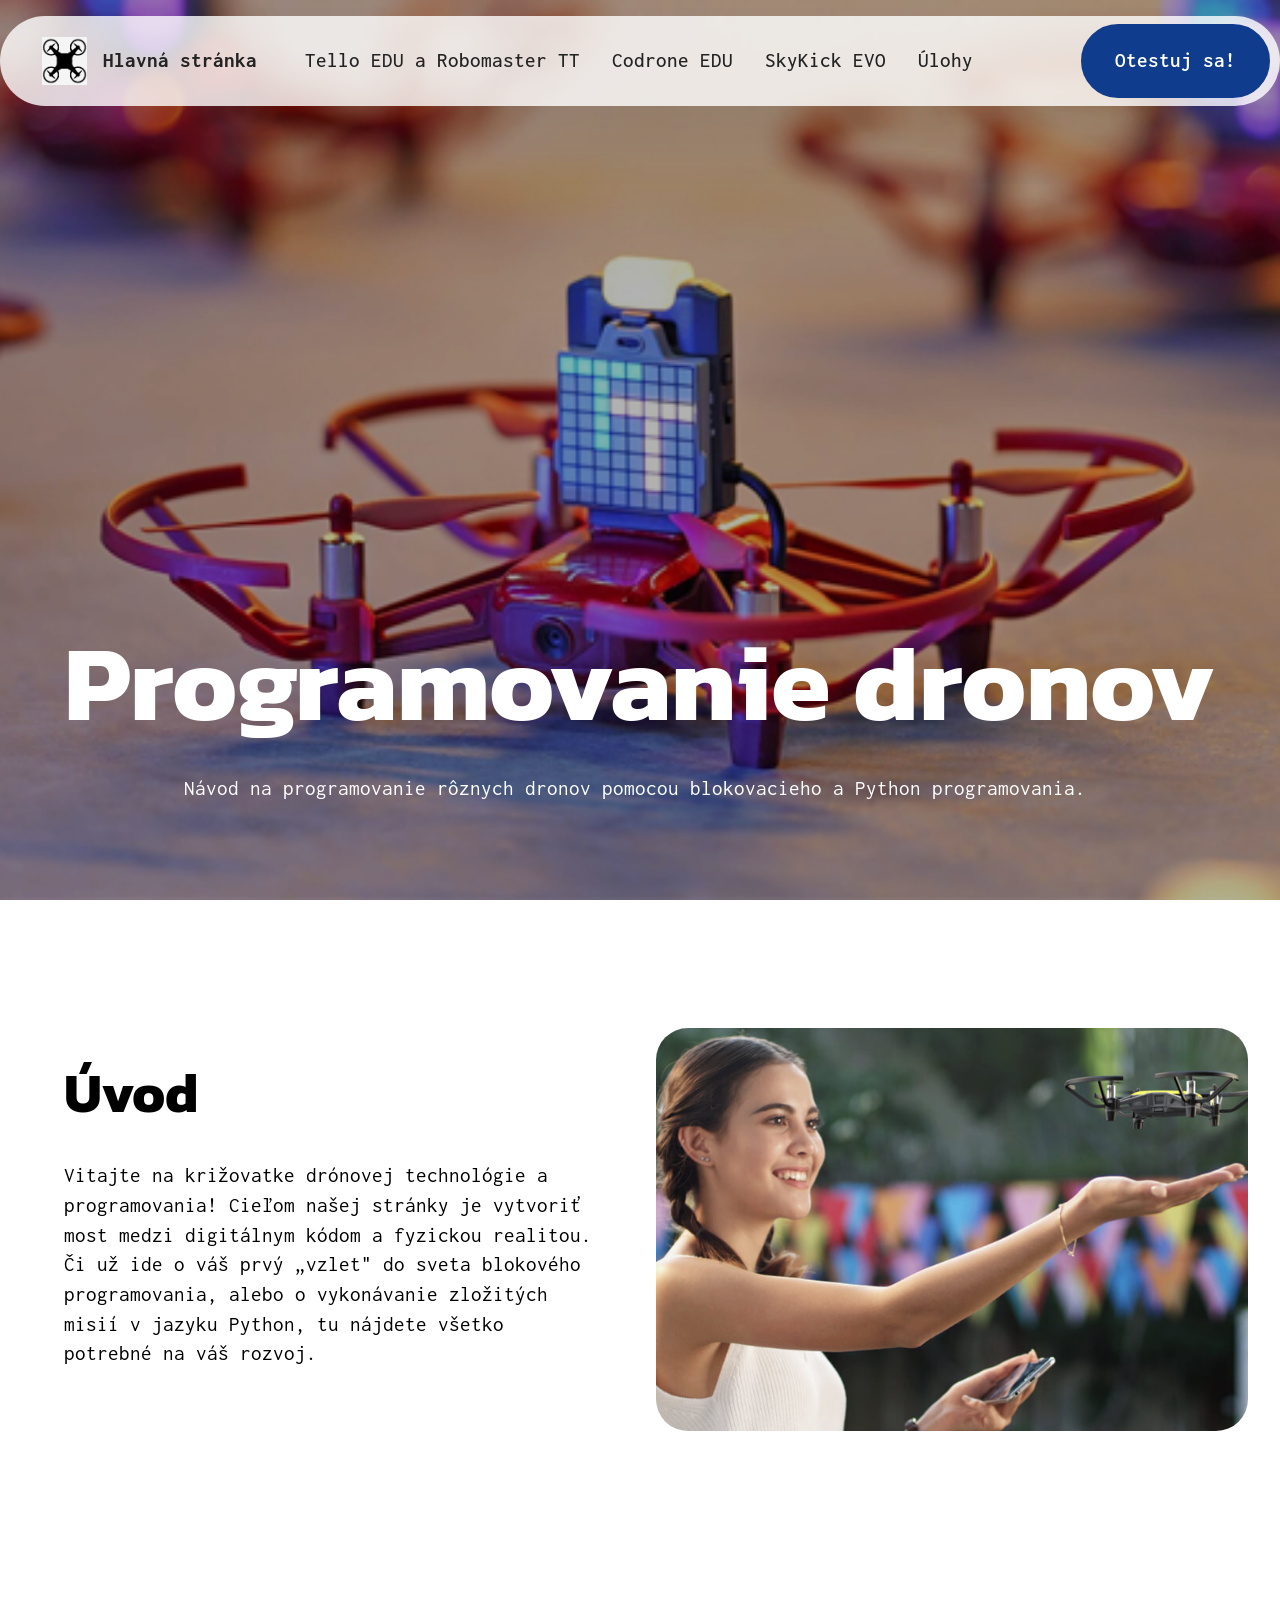
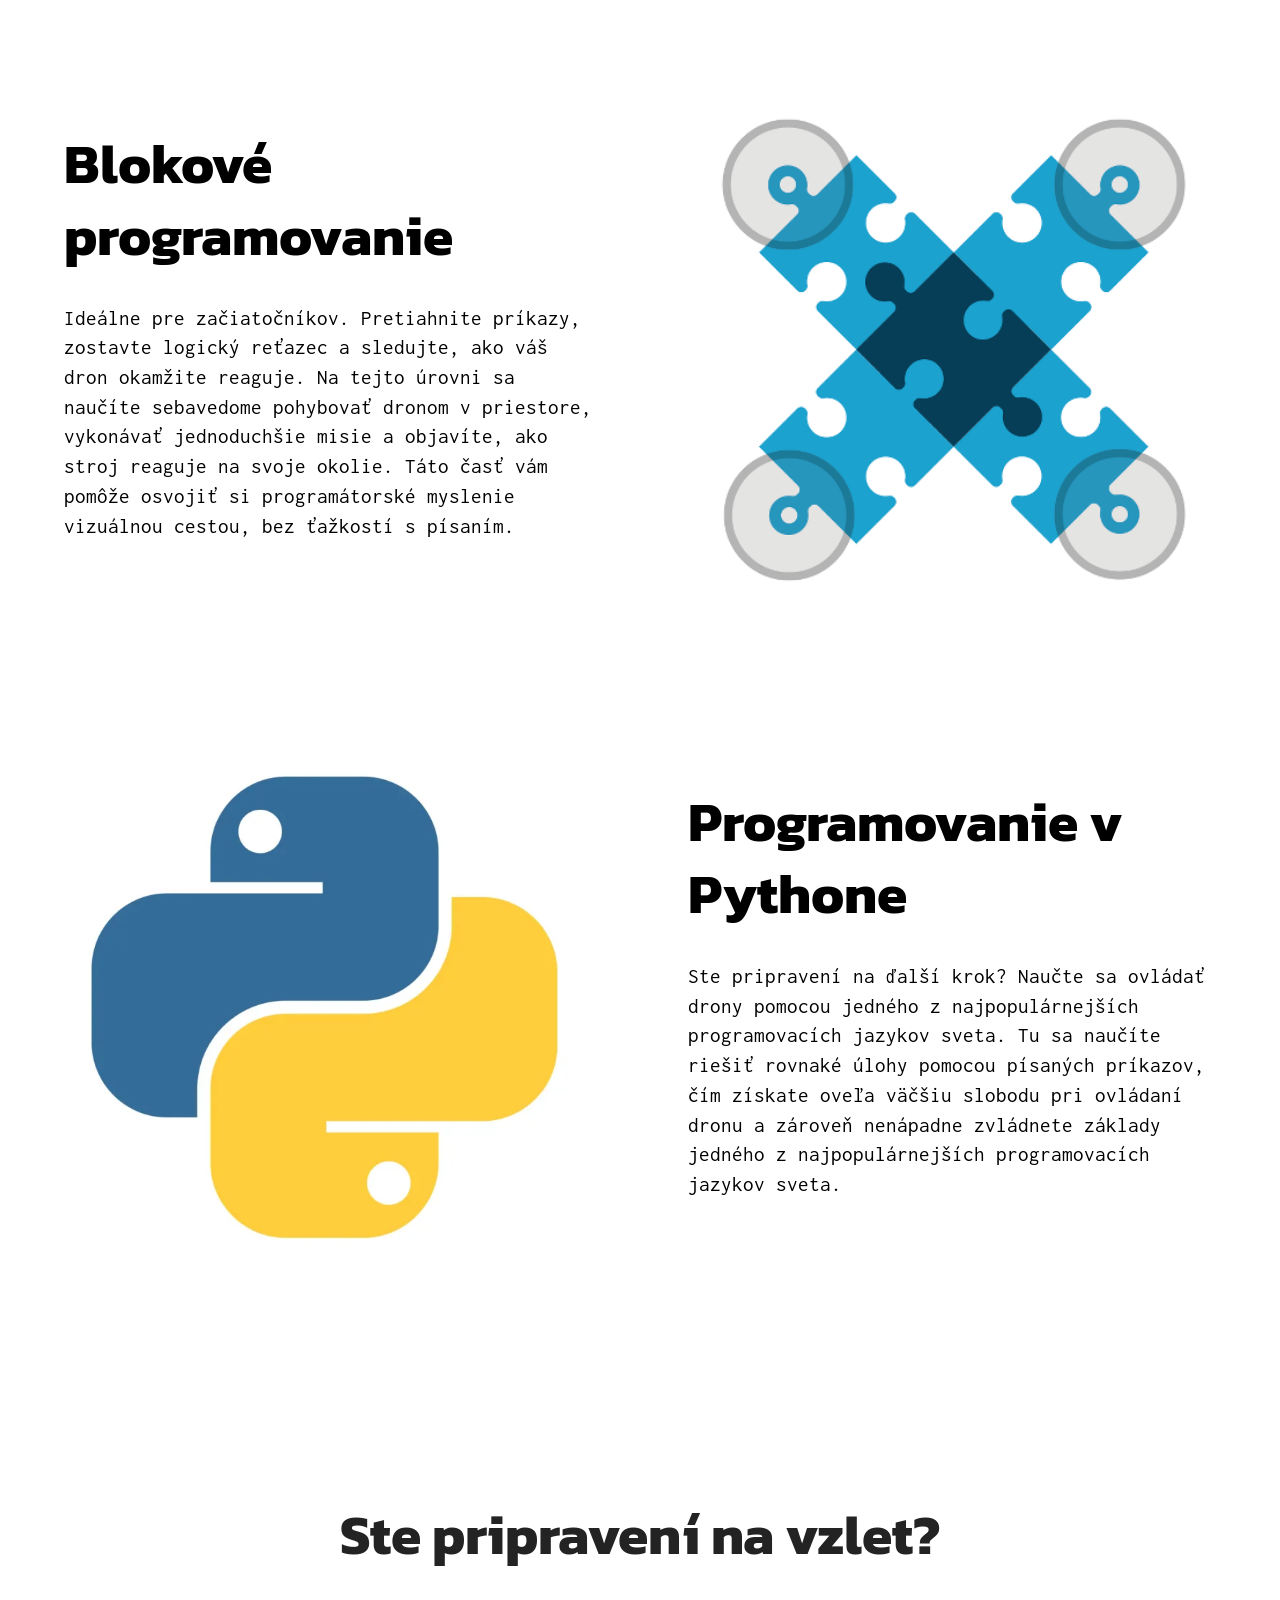
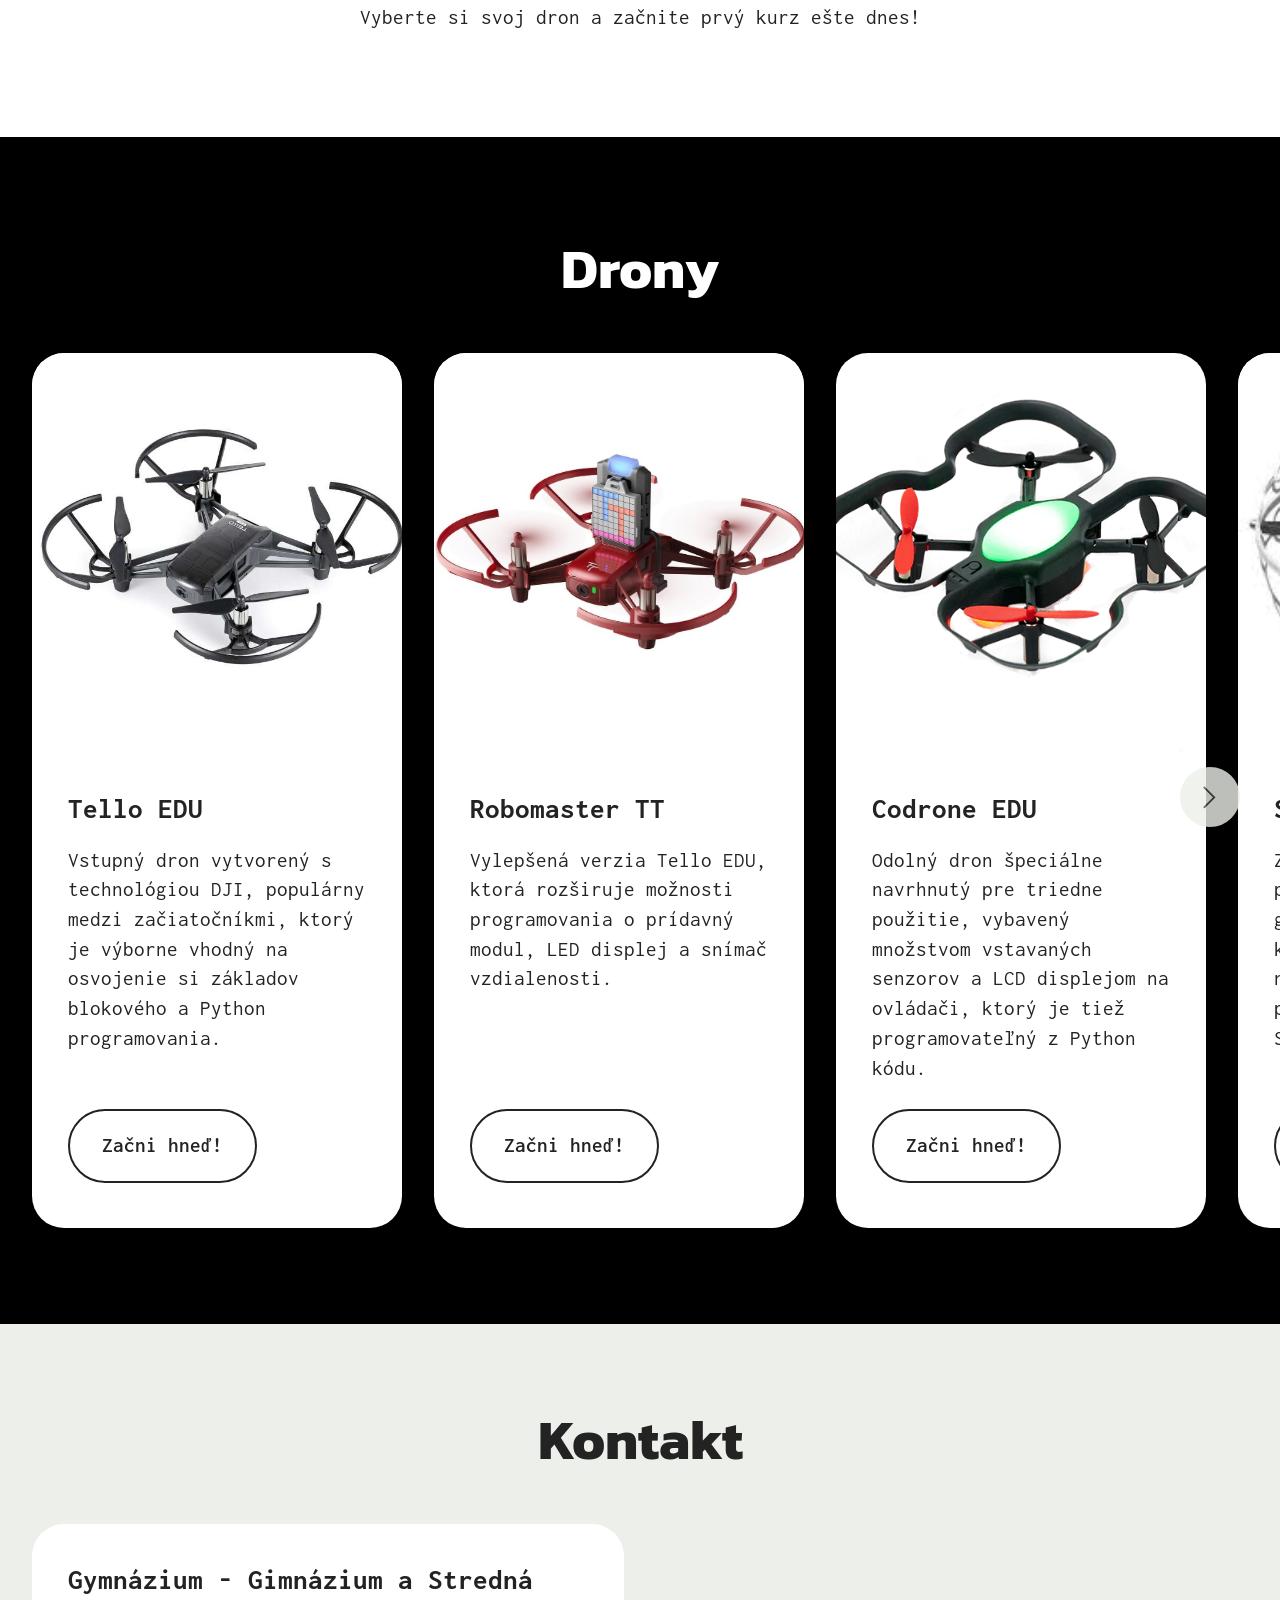
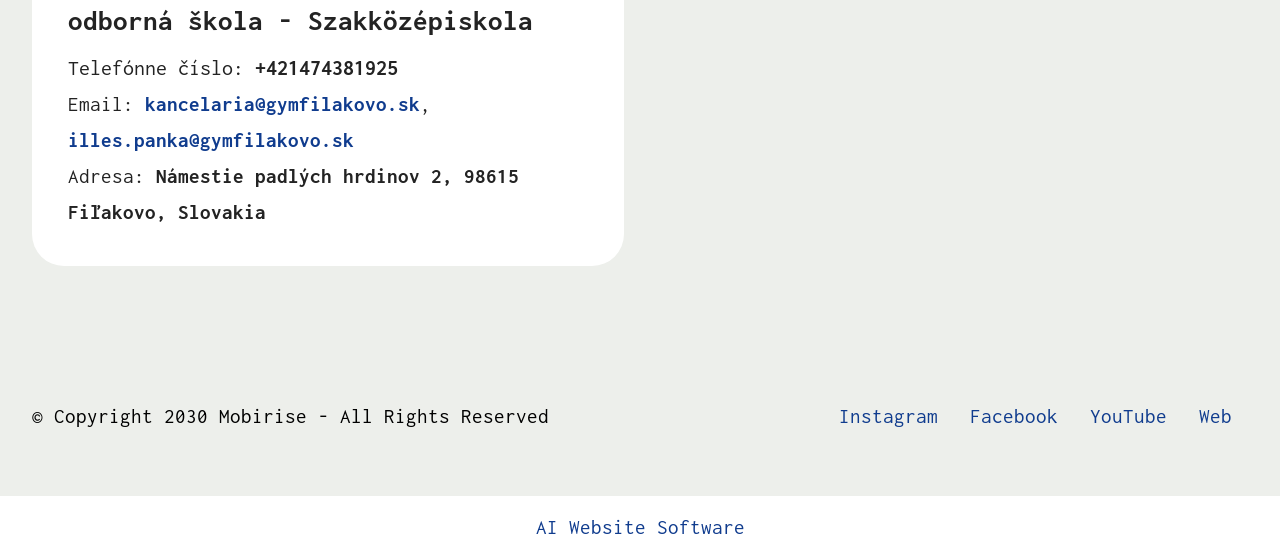
==== index.html @ e97589e2 "fix index name" ====
<!DOCTYPE html>
<html  >
<head>
  <!-- Site made with Mobirise Website Builder v6.1.5, https://mobirise.com -->
  <meta charset="UTF-8">
  <meta http-equiv="X-UA-Compatible" content="IE=edge">
  <meta name="generator" content="Mobirise v6.1.5, mobirise.com">
  <meta name="viewport" content="width=device-width, initial-scale=1, minimum-scale=1">
  <link rel="shortcut icon" href="assets/images/dron.png" type="image/x-icon">
  <meta name="description" content="">
  
  
  <title>Home</title>
  <link rel="stylesheet" href="assets/web/assets/mobirise-icons2/mobirise2.css">
  <link rel="stylesheet" href="assets/bootstrap/css/bootstrap.min.css">
  <link rel="stylesheet" href="assets/parallax/jarallax.css">
  <link rel="stylesheet" href="assets/dropdown/css/style.css">
  <link rel="stylesheet" href="assets/theme/css/style.css">
  <link rel="preload" href="https://fonts.googleapis.com/css?family=Kanit:100,100i,200,200i,300,300i,400,400i,500,500i,600,600i,700,700i,800,800i,900,900i&display=swap" as="style" onload="this.onload=null;this.rel='stylesheet'">
  <noscript><link rel="stylesheet" href="https://fonts.googleapis.com/css?family=Kanit:100,100i,200,200i,300,300i,400,400i,500,500i,600,600i,700,700i,800,800i,900,900i&display=swap"></noscript>
  <link rel="preload" href="https://fonts.googleapis.com/css?family=Inconsolata:200,300,400,500,600,700,800,900&display=swap" as="style" onload="this.onload=null;this.rel='stylesheet'">
  <noscript><link rel="stylesheet" href="https://fonts.googleapis.com/css?family=Inconsolata:200,300,400,500,600,700,800,900&display=swap"></noscript>
  <link rel="preload" as="style" href="assets/mobirise/css/mbr-additional.css?v=dv6idx"><link rel="stylesheet" href="assets/mobirise/css/mbr-additional.css?v=dv6idx" type="text/css">

  
  
  
</head>
<body>
  
  <section data-bs-version="5.1" class="menu menu1 cid-v883ALEGOO" once="menu" id="menu01-1">
	

	<nav class="navbar navbar-dropdown navbar-fixed-top navbar-expand-lg">
		<div class="container">
			<div class="navbar-brand">
				<span class="navbar-logo">
					
						<img src="assets/images/dron.png" alt="Home" style="height: 3rem;">
					
				</span>
				<span class="navbar-caption-wrap"><a class="navbar-caption text-black display-4" href="index.html">Hlavná stránka</a></span>
			</div>
			<button class="navbar-toggler" type="button" data-toggle="collapse" data-bs-toggle="collapse" data-target="#navbarSupportedContent" data-bs-target="#navbarSupportedContent" aria-controls="navbarNavAltMarkup" aria-expanded="false" aria-label="Toggle navigation">
				<div class="hamburger">
					<span></span>
					<span></span>
					<span></span>
					<span></span>
				</div>
			</button>
			<div class="collapse navbar-collapse" id="navbarSupportedContent">
				<ul class="navbar-nav nav-dropdown" data-app-modern-menu="true"><li class="nav-item">
						<a class="nav-link link text-black display-4" href="dji_sk.html">Tello EDU a Robomaster TT</a>
					</li>
					<li class="nav-item">
						<a class="nav-link link text-black display-4" href="codrone_sk.html" aria-expanded="false">Codrone EDU</a>
					</li>
					<li class="nav-item">
						<a class="nav-link link text-black display-4" href="skykick_sk.html">SkyKick EVO</a>
					</li><li class="nav-item"><a class="nav-link link text-black display-4" href="ulohy.html">Úlohy</a></li></ul>
				
				<div class="navbar-buttons mbr-section-btn"><a class="btn btn-primary display-4" href="https://forms.office.com/e/mPvUEwVcV7" target="_blank"> Otestuj sa!</a></div>
			</div>
		</div>
	</nav>
</section>

<section data-bs-version="5.1" class="header16 cid-v883xdrwdi mbr-fullscreen mbr-parallax-background" id="header17-0">
  
  <div class="mbr-overlay" style="opacity: 0.3; background-color: rgb(0, 0, 0);"></div>
  <div class="container-fluid">
    <div class="row">
      <div class="content-wrap col-12 col-md-12">
        <h1 class="mbr-section-title mbr-fonts-style mbr-white mb-4 display-1">
          <strong><br>Programovanie dronov</strong></h1>
        
        <p class="mbr-fonts-style mbr-text mbr-white mb-4 display-7">Návod na programovanie rôznych dronov pomocou blokovacieho a Python programovania.&nbsp;</p>
        
      </div>
    </div>
  </div>
</section>

<section data-bs-version="5.1" class="start article4 cid-v884UuOeqp" id="article04-5">
	

	
	

	<div class="container">
		<div class="row justify-content-center">
			<div class="col-12 col-md-12 col-lg-6 image-wrapper">
				<img class="w-100" src="assets/images/fooldal-bevezetes.jpg" alt="bevezetes">
			</div>
			<div class="col-12 col-md-12 col-lg">
				<div class="text-wrapper align-left">
					<h1 class="mbr-section-title mbr-fonts-style mb-4 display-2"><strong>Úvod</strong></h1>
					<p class="mbr-text mbr-fonts-style mb-4 display-7">
						Vitajte na križovatke drónovej technológie a programovania! Cieľom našej stránky je vytvoriť most medzi digitálnym kódom a fyzickou realitou. Či už ide o váš prvý „vzlet" do sveta blokového programovania, alebo o vykonávanie zložitých misií v jazyku Python, tu nájdete všetko potrebné na váš rozvoj.
					</p>
					
				</div>
			</div>
		</div>
	</div>
</section>

<section data-bs-version="5.1" class="features38 cid-v88csxp4ZT" id="features038-7">
    

    
    

    <div class="container">
        <div class="row justify-content-center">
            <div class="col-12 col-md-12 col-lg">
                <div class="text-wrapper align-left">
                    <h1 class="mbr-section-title mbr-fonts-style mb-4 display-2">
                        <strong>Blokové programovanie</strong></h1>
                    <p class="mbr-text align-left mbr-fonts-style mb-4 display-7">
                        Ideálne pre začiatočníkov. Pretiahnite príkazy, zostavte logický reťazec a sledujte, ako váš dron okamžite reaguje. Na tejto úrovni sa naučíte sebavedome pohybovať dronom v priestore, vykonávať jednoduchšie misie a objavíte, ako stroj reaguje na svoje okolie. Táto časť vám pomôže osvojiť si programátorské myslenie vizuálnou cestou, bez ťažkostí s písaním.
                    </p>
                    
                </div>
            </div>
            <div class="col-12 col-md-12 col-lg-6 image-wrapper">
                <img class="w-100" src="assets/images/fooldal-blokkos.png" alt="blokkos">
            </div>
        </div>
        <div class="row row-reverse justify-content-center">

            <div class="col-12 col-md-12 col-lg">
                <div class="text-wrapper align-left">
                    <h1 class="mbr-section-title mbr-fonts-style mb-4 display-2"><strong>Programovanie v Pythone</strong></h1>
                    <p class="mbr-text align-left mbr-fonts-style mb-4 display-7">
                        Ste pripravení na ďalší krok? Naučte sa ovládať drony pomocou jedného z najpopulárnejších programovacích jazykov sveta. Tu sa naučíte riešiť rovnaké úlohy pomocou písaných príkazov, čím získate oveľa väčšiu slobodu pri ovládaní dronu a zároveň nenápadne zvládnete základy jedného z najpopulárnejších programovacích jazykov sveta.
                    </p>
                    
                </div>
            </div>
            <div class="col-12 col-md-12 col-lg-6 image-wrapper">
                <img class="w-100" src="assets/images/fooldal-python-2.png" alt="python">
            </div>
        </div>
        
    </div>
</section>

<section data-bs-version="5.1" class="article11 cid-v88i6Uj37R" id="article11-9">
    

    
    
    <div class="container">
        <div class="row justify-content-center">
            <div class="title col-md-12 col-lg-10">
                <h3 class="mbr-section-title mbr-fonts-style align-center mt-0 mb-0 display-2"><strong>Ste pripravení na vzlet?</strong></h3>
                <h4 class="mbr-section-subtitle align-center mbr-fonts-style mt-4 display-7">Vyberte si svoj dron a začnite prvý kurz ešte dnes!</h4>
                
            </div>
        </div>
    </div>
</section>

<section data-bs-version="5.1" class="features017 mbr-embla cid-v884QuzmRQ" id="features017-4">
	
	
	<div class="position-relative">
		<div class="container-fluid">
			<div class="row justify-content-center">
				<div class="col-12 content-head">
					<div class="mbr-section-head mb-5">
						<h4 class="mbr-section-title mbr-fonts-style align-center mb-0 display-2">
							<strong>Drony</strong></h4>
						
					</div>
				</div>
			</div>
		</div>

		<div class="embla" data-skip-snaps="true" data-align="center" data-contain-scroll="trimSnaps" data-auto-play-interval="5" data-draggable="true">
			<div class="embla__viewport container-fluid">
				<div class="embla__container">
					<div class="embla__slide slider-image item active" style="margin-left: 1rem; margin-right: 1rem;">
						<div class="slide-content">
							<div class="item-img">
								<div class="item-wrapper">
									<img src="assets/images/fooldal-telloedu.jpg" alt="Tello EDU" title="" data-slide-to="1" data-bs-slide-to="1">
								</div>
							</div>
							<div class="item-content">
								<h5 class="item-title mbr-fonts-style display-5"><strong>Tello EDU</strong></h5>
								
								<p class="mbr-text mbr-fonts-style mt-3 display-7">Vstupný dron vytvorený s technológiou DJI, populárny medzi začiatočníkmi, ktorý je výborne vhodný na osvojenie si základov blokového a Python programovania.
								</p>
							</div>

							<div class="mbr-section-btn item-footer mt-2"><a href="dji_sk.html" class="btn item-btn btn-black-outline display-7" target="_blank">Začni hneď!</a></div>
						</div>
					</div>
					<div class="embla__slide slider-image item" style="margin-left: 1rem; margin-right: 1rem;">
						<div class="slide-content">
							<div class="item-img">
								<div class="item-wrapper">
									<img src="assets/images/fooldal-robomastertt.jpeg" alt="Robomaster TT" title="" data-slide-to="2" data-bs-slide-to="2">
								</div>
							</div>
							<div class="item-content">
								<h5 class="item-title mbr-fonts-style display-5">
									<strong>Robomaster TT</strong></h5>
								
								<p class="mbr-text mbr-fonts-style mt-3 display-7">Vylepšená verzia Tello EDU, ktorá rozširuje možnosti programovania o prídavný modul, LED displej a snímač vzdialenosti.
								</p>
							</div>
							<div class="mbr-section-btn item-footer mt-2"><a href="dji_sk.html" class="btn item-btn btn-black-outline display-7" target="_blank">Začni hneď!</a></div>
						</div>
					</div>
					<div class="embla__slide slider-image item" style="margin-left: 1rem; margin-right: 1rem;">
						<div class="slide-content">
							<div class="item-img">
								<div class="item-wrapper">
									<img src="assets/images/fooldal-codroneedu-1.jpg" alt="Codrone EDU" title="" data-slide-to="3" data-bs-slide-to="3">
								</div>
							</div>
							<div class="item-content">
								<h5 class="item-title mbr-fonts-style display-5">
									<strong>Codrone EDU</strong></h5>
								
								<p class="mbr-text mbr-fonts-style mt-3 display-7">Odolný dron špeciálne navrhnutý pre triedne použitie, vybavený množstvom vstavaných senzorov a LCD displejom na ovládači, ktorý je tiež programovateľný z Python kódu.
								</p>
							</div>
							<div class="mbr-section-btn item-footer mt-2"><a href="codrone_sk.html" class="btn item-btn btn-black-outline display-7" target="_blank">Začni hneď!</a></div>
						</div>
					</div>
					<div class="embla__slide slider-image item" style="margin-left: 1rem; margin-right: 1rem;">
						<div class="slide-content">
							<div class="item-img">
								<div class="item-wrapper">
									<img src="assets/images/fooldal-skykickevo.jpg" alt="SkyKick EVO" title="" data-slide-to="4" data-bs-slide-to="4">
								</div>
							</div>
							<div class="item-content">
								<h5 class="item-title mbr-fonts-style display-5">
									<strong>SkyKick EVO</strong></h5>
								
								<p class="mbr-text mbr-fonts-style mt-3 display-7">Zariadenie optimalizované pre drónovú futbal s guľatým ochranným rámom, ktoré okrem ochrany pred nárazmi ponúka aj programovanie v Pythone a Scratchi pre taktickú hru.
								</p>
							</div>
							<div class="mbr-section-btn item-footer mt-2"><a href="skykick_sk.html" class="btn item-btn btn-black-outline display-7" target="_blank">Začni hneď!</a></div>
						</div>
					</div>
					
					
					
					
				</div>
			</div>
			<button class="embla__button embla__button--prev">
				<span class="mobi-mbri mobi-mbri-arrow-prev mbr-iconfont" aria-hidden="true"></span>
				<span class="sr-only visually-hidden visually-hidden visually-hidden">Previous</span>
			</button>
			<button class="embla__button embla__button--next">
				<span class="mobi-mbri mobi-mbri-arrow-next mbr-iconfont" aria-hidden="true"></span>
				<span class="sr-only visually-hidden visually-hidden visually-hidden">Next</span>
			</button>
		</div>
	</div>
</section>

<section data-bs-version="5.1" class="contacts02 map1 cid-v8842qGP5N" id="contacts02-3">

    

    
    <div class="container">
        <div class="row justify-content-center">
            <div class="col-12 content-head">
                <div class="mbr-section-head mb-5">
                    <h3 class="mbr-section-title mbr-fonts-style align-center mb-0 display-2">
                        <strong>Kontakt</strong></h3>
                    
                </div>
            </div>
        </div>
        <div class="row justify-content-center">
            <div class="card col-12 col-md-12 col-lg-6">
                <div class="card-wrapper">
                    <div class="text-wrapper">
                        <h5 class="cardTitle mbr-fonts-style mb-2 display-5"><strong>Gymnázium - Gimnázium a Stredná odborná škola - Szakközépiskola</strong></h5>
                        <ul class="list mbr-fonts-style display-7">
                            <li class="mbr-text item-wrap"><span style="font-size: 1.4rem;">Telefónne číslo: <strong>+421474381925</strong></span><br></li><li class="mbr-text item-wrap">Email: <a href="mailto:kancelaria@gymfilakovo.sk" class="text-primary"><strong>kancelaria@gymfilakovo.sk</strong></a>,                   <strong><a href="mailto:illes.panka@gymfilakovo.ksk" class="text-primary"><b>illes.panka@gymfilakovo.sk</b></a>
</strong></li><li class="mbr-text item-wrap">Adresa: <strong>Námestie padlých hrdinov 2, 98615 Fiľakovo, Slovakia</strong></li>
                        </ul>
                    </div>
                </div>
            </div>
            <div class="map-wrapper col-md-12 col-lg-6">
                <div class="google-map"><iframe frameborder="0" style="border:0" src="https://www.google.com/maps/embed?pb=!1m18!1m12!1m3!1d2655.7035217226576!2d19.825069224459714!3d48.27007977113513!2m3!1f0!2f0!3f0!3m2!1i1024!2i768!4f13.1!3m3!1m2!1s0x47400a176a9036b3%3A0x5ec708571b346030!2zRsO8bGVraSBHaW1uw6F6aXVt!5e0!3m2!1shu!2ssk!4v1767794579258!5m2!1shu!2ssk" allowfullscreen=""></iframe></div>
            </div>
        </div>
    </div>
</section>

<section data-bs-version="5.1" class="footer2 cid-v883WmXSt7" once="footers" id="footer02-2">
    

    
    

    <div class="container">
        <div class="row">
            <div class="col-12 col-lg-6 center mt-2 mb-3">
                <p class="mbr-fonts-style copyright mb-0 display-7">
                    © Copyright 2030 Mobirise - All Rights Reserved
                </p>
            </div>
            <div class="col-12 col-lg-6 center">
                <div class="row-links mt-2 mb-3">
                    <ul class="row-links-soc">
                        
                        
                        
                        
                    <li class="row-links-soc-item mbr-fonts-style display-7">
                            <a href="https://www.instagram.com/gymigimi?utm_source=ig_web_button_share_sheet&igsh=ZDNlZDc0MzIxNw==" class="text-primary" target="_blank">Instagram</a>
                        </li><li class="row-links-soc-item mbr-fonts-style display-7"><a href="https://www.facebook.com/gymfilakovo" class="text-primary" target="_blank">Facebook</a></li><li class="row-links-soc-item mbr-fonts-style display-7">
                            <a href="https://www.youtube.com/@filakovogymnazium-gimnaziu1173" class="text-primary" target="_blank">YouTube</a>
                        </li><li class="row-links-soc-item mbr-fonts-style display-7"><a href="www.gymfilakovo.sk" class="text-primary" target="_blank">Web</a></li></ul>
                </div>
            </div>
        </div>
    </div>
</section><section class="display-7" style="padding: 0;align-items: center;justify-content: center;flex-wrap: wrap;    align-content: center;display: flex;position: relative;height: 4rem;"><a href="https://mobiri.se/" style="flex: 1 1;height: 4rem;position: absolute;width: 100%;z-index: 1;"><img alt="" style="height: 4rem;" src="[data-uri]"></a><p style="margin: 0;text-align: center;" class="display-7">&#8204;</p><a style="z-index:1" href="https://mobirise.com/builder/ai-website-builder.html">AI Website Software</a></section><script src="assets/bootstrap/js/bootstrap.bundle.min.js"></script>  <script src="assets/parallax/jarallax.js"></script>  <script src="assets/smoothscroll/smooth-scroll.js"></script>  <script src="assets/ytplayer/index.js"></script>  <script src="assets/dropdown/js/navbar-dropdown.js"></script>  <script src="assets/embla/embla.min.js"></script>  <script src="assets/embla/script.js"></script>  <script src="assets/theme/js/script.js"></script>  
  
  
</body>
</html>
---- assets/web/assets/mobirise-icons2/mobirise2.css ----
@font-face {
  font-family: 'Moririse2';
  font-display: swap;
  src:  url('mobirise2.eot?f2bix4');
  src:  url('mobirise2.eot?f2bix4#iefix') format('embedded-opentype'),
    url('mobirise2.woff2?f2bix4') format('woff2'),
    url('mobirise2.woff?f2bix4') format('woff'),
    url('mobirise2.ttf?f2bix4') format('truetype'),
    url('mobirise2.svg?f2bix4#mobirise2') format('svg');
  font-weight: normal;
  font-style: normal;
}

[class^="mobi-"], [class*=" mobi-"] {
  /* use !important to prevent issues with browser extensions that change fonts */
  font-family: 'Moririse2' !important;
  speak: none;
  font-style: normal;
  font-weight: normal;
  font-variant: normal;
  text-transform: none;
  line-height: 1;

  /* Better Font Rendering =========== */
  -webkit-font-smoothing: antialiased;
  -moz-osx-font-smoothing: grayscale;
}

.mobi-mbri-add-submenu:before {
  content: "\e900";
}
.mobi-mbri-alert:before {
  content: "\e901";
}
.mobi-mbri-align-center:before {
  content: "\e902";
}
.mobi-mbri-align-justify:before {
  content: "\e903";
}
.mobi-mbri-align-left:before {
  content: "\e904";
}
.mobi-mbri-align-right:before {
  content: "\e905";
}
.mobi-mbri-android:before {
  content: "\e906";
}
.mobi-mbri-apple:before {
  content: "\e907";
}
.mobi-mbri-arrow-down:before {
  content: "\e908";
}
.mobi-mbri-arrow-next:before {
  content: "\e909";
}
.mobi-mbri-arrow-prev:before {
  content: "\e90a";
}
.mobi-mbri-arrow-up:before {
  content: "\e90b";
}
.mobi-mbri-bold:before {
  content: "\e90c";
}
.mobi-mbri-bookmark:before {
  content: "\e90d";
}
.mobi-mbri-bootstrap:before {
  content: "\e90e";
}
.mobi-mbri-briefcase:before {
  content: "\e90f";
}
.mobi-mbri-browse:before {
  content: "\e910";
}
.mobi-mbri-bulleted-list:before {
  content: "\e911";
}
.mobi-mbri-calendar:before {
  content: "\e912";
}
.mobi-mbri-camera:before {
  content: "\e913";
}
.mobi-mbri-cart-add:before {
  content: "\e914";
}
.mobi-mbri-cart-full:before {
  content: "\e915";
}
.mobi-mbri-cash:before {
  content: "\e916";
}
.mobi-mbri-change-style:before {
  content: "\e917";
}
.mobi-mbri-chat:before {
  content: "\e918";
}
.mobi-mbri-clock:before {
  content: "\e919";
}
.mobi-mbri-close:before {
  content: "\e91a";
}
.mobi-mbri-cloud:before {
  content: "\e91b";
}
.mobi-mbri-code:before {
  content: "\e91c";
}
.mobi-mbri-contact-form:before {
  content: "\e91d";
}
.mobi-mbri-credit-card:before {
  content: "\e91e";
}
.mobi-mbri-cursor-click:before {
  content: "\e91f";
}
.mobi-mbri-cust-feedback:before {
  content: "\e920";
}
.mobi-mbri-database:before {
  content: "\e921";
}
.mobi-mbri-delivery:before {
  content: "\e922";
}
.mobi-mbri-desktop:before {
  content: "\e923";
}
.mobi-mbri-devices:before {
  content: "\e924";
}
.mobi-mbri-down:before {
  content: "\e925";
}
.mobi-mbri-download-2:before {
  content: "\e926";
}
.mobi-mbri-download:before {
  content: "\e927";
}
.mobi-mbri-drag-n-drop-2:before {
  content: "\e928";
}
.mobi-mbri-drag-n-drop:before {
  content: "\e929";
}
.mobi-mbri-edit-2:before {
  content: "\e92a";
}
.mobi-mbri-edit:before {
  content: "\e92b";
}
.mobi-mbri-error:before {
  content: "\e92c";
}
.mobi-mbri-extension:before {
  content: "\e92d";
}
.mobi-mbri-features:before {
  content: "\e92e";
}
.mobi-mbri-file:before {
  content: "\e92f";
}
.mobi-mbri-flag:before {
  content: "\e930";
}
.mobi-mbri-folder:before {
  content: "\e931";
}
.mobi-mbri-gift:before {
  content: "\e932";
}
.mobi-mbri-github:before {
  content: "\e933";
}
.mobi-mbri-globe-2:before {
  content: "\e934";
}
.mobi-mbri-globe:before {
  content: "\e935";
}
.mobi-mbri-growing-chart:before {
  content: "\e936";
}
.mobi-mbri-hearth:before {
  content: "\e937";
}
.mobi-mbri-help:before {
  content: "\e938";
}
.mobi-mbri-home:before {
  content: "\e939";
}
.mobi-mbri-hot-cup:before {
  content: "\e93a";
}
.mobi-mbri-idea:before {
  content: "\e93b";
}
.mobi-mbri-image-gallery:before {
  content: "\e93c";
}
.mobi-mbri-image-slider:before {
  content: "\e93d";
}
.mobi-mbri-info:before {
  content: "\e93e";
}
.mobi-mbri-italic:before {
  content: "\e93f";
}
.mobi-mbri-key:before {
  content: "\e940";
}
.mobi-mbri-laptop:before {
  content: "\e941";
}
.mobi-mbri-layers:before {
  content: "\e942";
}
.mobi-mbri-left-right:before {
  content: "\e943";
}
.mobi-mbri-left:before {
  content: "\e944";
}
.mobi-mbri-letter:before {
  content: "\e945";
}
.mobi-mbri-like:before {
  content: "\e946";
}
.mobi-mbri-link:before {
  content: "\e947";
}
.mobi-mbri-lock:before {
  content: "\e948";
}
.mobi-mbri-login:before {
  content: "\e949";
}
.mobi-mbri-logout:before {
  content: "\e94a";
}
.mobi-mbri-magic-stick:before {
  content: "\e94b";
}
.mobi-mbri-map-pin:before {
  content: "\e94c";
}
.mobi-mbri-menu:before {
  content: "\e94d";
}
.mobi-mbri-mobile-2:before {
  content: "\e94e";
}
.mobi-mbri-mobile-horizontal:before {
  content: "\e94f";
}
.mobi-mbri-mobile:before {
  content: "\e950";
}
.mobi-mbri-mobirise:before {
  content: "\e951";
}
.mobi-mbri-more-horizontal:before {
  content: "\e952";
}
.mobi-mbri-more-vertical:before {
  content: "\e953";
}
.mobi-mbri-music:before {
  content: "\e954";
}
.mobi-mbri-new-file:before {
  content: "\e955";
}
.mobi-mbri-numbered-list:before {
  content: "\e956";
}
.mobi-mbri-opened-folder:before {
  content: "\e957";
}
.mobi-mbri-pages:before {
  content: "\e958";
}
.mobi-mbri-paper-plane:before {
  content: "\e959";
}
.mobi-mbri-paperclip:before {
  content: "\e95a";
}
.mobi-mbri-phone:before {
  content: "\e95b";
}
.mobi-mbri-photo:before {
  content: "\e95c";
}
.mobi-mbri-photos:before {
  content: "\e95d";
}
.mobi-mbri-pin:before {
  content: "\e95e";
}
.mobi-mbri-play:before {
  content: "\e95f";
}
.mobi-mbri-plus:before {
  content: "\e960";
}
.mobi-mbri-preview:before {
  content: "\e961";
}
.mobi-mbri-print:before {
  content: "\e962";
}
.mobi-mbri-protect:before {
  content: "\e963";
}
.mobi-mbri-question:before {
  content: "\e964";
}
.mobi-mbri-quote-left:before {
  content: "\e965";
}
.mobi-mbri-quote-right:before {
  content: "\e966";
}
.mobi-mbri-redo:before {
  content: "\e967";
}
.mobi-mbri-refresh:before {
  content: "\e968";
}
.mobi-mbri-responsive-2:before {
  content: "\e969";
}
.mobi-mbri-responsive:before {
  content: "\e96a";
}
.mobi-mbri-right:before {
  content: "\e96b";
}
.mobi-mbri-rocket:before {
  content: "\e96c";
}
.mobi-mbri-sad-face:before {
  content: "\e96d";
}
.mobi-mbri-sale:before {
  content: "\e96e";
}
.mobi-mbri-save:before {
  content: "\e96f";
}
.mobi-mbri-search:before {
  content: "\e970";
}
.mobi-mbri-setting-2:before {
  content: "\e971";
}
.mobi-mbri-setting-3:before {
  content: "\e972";
}
.mobi-mbri-setting:before {
  content: "\e973";
}
.mobi-mbri-share:before {
  content: "\e974";
}
.mobi-mbri-shopping-bag:before {
  content: "\e975";
}
.mobi-mbri-shopping-basket:before {
  content: "\e976";
}
.mobi-mbri-shopping-cart:before {
  content: "\e977";
}
.mobi-mbri-sites:before {
  content: "\e978";
}
.mobi-mbri-smile-face:before {
  content: "\e979";
}
.mobi-mbri-speed:before {
  content: "\e97a";
}
.mobi-mbri-star:before {
  content: "\e97b";
}
.mobi-mbri-success:before {
  content: "\e97c";
}
.mobi-mbri-sun:before {
  content: "\e97d";
}
.mobi-mbri-sun2:before {
  content: "\e97e";
}
.mobi-mbri-tablet-vertical:before {
  content: "\e97f";
}
.mobi-mbri-tablet:before {
  content: "\e980";
}
.mobi-mbri-target:before {
  content: "\e981";
}
.mobi-mbri-timer:before {
  content: "\e982";
}
.mobi-mbri-to-ftp:before {
  content: "\e983";
}
.mobi-mbri-to-local-drive:before {
  content: "\e984";
}
.mobi-mbri-touch-swipe:before {
  content: "\e985";
}
.mobi-mbri-touch:before {
  content: "\e986";
}
.mobi-mbri-trash:before {
  content: "\e987";
}
.mobi-mbri-underline:before {
  content: "\e988";
}
.mobi-mbri-undo:before {
  content: "\e989";
}
.mobi-mbri-unlink:before {
  content: "\e98a";
}
.mobi-mbri-unlock:before {
  content: "\e98b";
}
.mobi-mbri-up-down:before {
  content: "\e98c";
}
.mobi-mbri-up:before {
  content: "\e98d";
}
.mobi-mbri-update:before {
  content: "\e98e";
}
.mobi-mbri-upload-2:before {
  content: "\e98f";
}
.mobi-mbri-upload:before {
  content: "\e990";
}
.mobi-mbri-user-2:before {
  content: "\e991";
}
.mobi-mbri-user:before {
  content: "\e992";
}
.mobi-mbri-users:before {
  content: "\e993";
}
.mobi-mbri-video-play:before {
  content: "\e994";
}
.mobi-mbri-video:before {
  content: "\e995";
}
.mobi-mbri-watch:before {
  content: "\e996";
}
.mobi-mbri-website-theme-2:before {
  content: "\e997";
}
.mobi-mbri-website-theme:before {
  content: "\e998";
}
.mobi-mbri-wifi:before {
  content: "\e999";
}
.mobi-mbri-windows:before {
  content: "\e99a";
}
.mobi-mbri-zoom-in:before {
  content: "\e99b";
}
.mobi-mbri-zoom-out:before {
  content: "\e99c";
}
---- assets/parallax/jarallax.css ----
.jarallax {
    position: relative;
    z-index: 0;
}
.jarallax > .jarallax-img {
    position: absolute;
    object-fit: cover;
    /* support for plugin https://github.com/bfred-it/object-fit-images */
    font-family: 'object-fit: cover;';
    top: 0;
    left: 0;
    width: 100%;
    height: 100%;
    z-index: -1;
}
---- assets/dropdown/css/style.css ----
.navbar-dropdown {
  left: 0;
  padding: 0;
  position: absolute;
  right: 0;
  top: 0;
  transition: all 0.45s ease;
  z-index: 1030;
  background: #282828; }
  .navbar-dropdown .navbar-logo {
    margin-right: 0.8rem;
    transition: margin 0.3s ease-in-out;
    vertical-align: middle; }
    .navbar-dropdown .navbar-logo img {
      height: 3.125rem;
      transition: all 0.3s ease-in-out; }
    .navbar-dropdown .navbar-logo.mbr-iconfont {
      font-size: 3.125rem;
      line-height: 3.125rem; }
  .navbar-dropdown .navbar-caption {
    font-weight: 700;
    white-space: normal;
    vertical-align: -4px;
    line-height: 3.125rem !important; }
    .navbar-dropdown .navbar-caption, .navbar-dropdown .navbar-caption:hover {
      color: inherit;
      text-decoration: none; }
  .navbar-dropdown .mbr-iconfont + .navbar-caption {
    vertical-align: -1px; }
  .navbar-dropdown.navbar-fixed-top {
    position: fixed; }
  .navbar-dropdown .navbar-brand span {
    vertical-align: -4px; }
  .navbar-dropdown.bg-color.transparent {
    background: none; }
  .navbar-dropdown.navbar-short .navbar-brand {
    padding: 0.625rem 0; }
    .navbar-dropdown.navbar-short .navbar-brand span {
      vertical-align: -1px; }
  .navbar-dropdown.navbar-short .navbar-caption {
    line-height: 2.375rem !important;
    vertical-align: -2px; }
  .navbar-dropdown.navbar-short .navbar-logo {
    margin-right: 0.5rem; }
    .navbar-dropdown.navbar-short .navbar-logo img {
      height: 2.375rem; }
    .navbar-dropdown.navbar-short .navbar-logo.mbr-iconfont {
      font-size: 2.375rem;
      line-height: 2.375rem; }
  .navbar-dropdown.navbar-short .mbr-table-cell {
    height: 3.625rem; }
  .navbar-dropdown .navbar-close {
    left: 0.6875rem;
    position: fixed;
    top: 0.75rem;
    z-index: 1000; }
  .navbar-dropdown .hamburger-icon {
    content: "";
    display: inline-block;
    vertical-align: middle;
    width: 16px;
    -webkit-box-shadow: 0 -6px 0 1px #282828,0 0 0 1px #282828,0 6px 0 1px #282828;
    -moz-box-shadow: 0 -6px 0 1px #282828,0 0 0 1px #282828,0 6px 0 1px #282828;
    box-shadow: 0 -6px 0 1px #282828,0 0 0 1px #282828,0 6px 0 1px #282828; }

.dropdown-menu .dropdown-toggle[data-toggle="dropdown-submenu"]::after {
  border-bottom: 0.35em solid transparent;
  border-left: 0.35em solid;
  border-right: 0;
  border-top: 0.35em solid transparent;
  margin-left: 0.3rem; }

.dropdown-menu .dropdown-item:focus {
  outline: 0; }

.nav-dropdown {
  font-size: 0.75rem;
  font-weight: 500;
  height: auto !important; }
  .nav-dropdown .nav-btn {
    padding-left: 1rem; }
  .nav-dropdown .link {
    margin: .667em 1.667em;
    font-weight: 500;
    padding: 0;
    transition: color .2s ease-in-out; }
    .nav-dropdown .link.dropdown-toggle {
      margin-right: 2.583em; }
      .nav-dropdown .link.dropdown-toggle::after {
        margin-left: .25rem;
        border-top: 0.35em solid;
        border-right: 0.35em solid transparent;
        border-left: 0.35em solid transparent;
        border-bottom: 0; }
      .nav-dropdown .link.dropdown-toggle[aria-expanded="true"] {
        margin: 0;
        padding: 0.667em 3.263em  0.667em 1.667em; }
  .nav-dropdown .link::after,
  .nav-dropdown .dropdown-item::after {
    color: inherit; }
  .nav-dropdown .btn {
    font-size: 0.75rem;
    font-weight: 700;
    letter-spacing: 0;
    margin-bottom: 0;
    padding-left: 1.25rem;
    padding-right: 1.25rem; }
  .nav-dropdown .dropdown-menu {
    border-radius: 0;
    border: 0;
    left: 0;
    margin: 0;
    padding-bottom: 1.25rem;
    padding-top: 1.25rem;
    position: relative; }
  .nav-dropdown .dropdown-submenu {
    margin-left: 0.125rem;
    top: 0; }
  .nav-dropdown .dropdown-item {
    font-weight: 500;
    line-height: 2;
    padding: 0.3846em 4.615em 0.3846em 1.5385em;
    position: relative;
    transition: color .2s ease-in-out, background-color .2s ease-in-out; }
    .nav-dropdown .dropdown-item::after {
      margin-top: -0.3077em;
      position: absolute;
      right: 1.1538em;
      top: 50%; }
    .nav-dropdown .dropdown-item:focus, .nav-dropdown .dropdown-item:hover {
      background: none; }

@media (max-width: 767px) {
  .nav-dropdown.navbar-toggleable-sm {
    bottom: 0;
    display: none;
    left: 0;
    overflow-x: hidden;
    position: fixed;
    top: 0;
    transform: translateX(-100%);
    -ms-transform: translateX(-100%);
    -webkit-transform: translateX(-100%);
    width: 18.75rem;
    z-index: 999; } }
.nav-dropdown.navbar-toggleable-xl {
  bottom: 0;
  display: none;
  left: 0;
  overflow-x: hidden;
  position: fixed;
  top: 0;
  transform: translateX(-100%);
  -ms-transform: translateX(-100%);
  -webkit-transform: translateX(-100%);
  width: 18.75rem;
  z-index: 999; }

.nav-dropdown-sm {
  display: block !important;
  overflow-x: hidden;
  overflow: auto;
  padding-top: 3.875rem; }
  .nav-dropdown-sm::after {
    content: "";
    display: block;
    height: 3rem;
    width: 100%; }
  .nav-dropdown-sm.collapse.in ~ .navbar-close {
    display: block !important; }
  .nav-dropdown-sm.collapsing, .nav-dropdown-sm.collapse.in {
    transform: translateX(0);
    -ms-transform: translateX(0);
    -webkit-transform: translateX(0);
    transition: all 0.25s ease-out;
    -webkit-transition: all 0.25s ease-out;
    background: #282828; }
  .nav-dropdown-sm.collapsing[aria-expanded="false"] {
    transform: translateX(-100%);
    -ms-transform: translateX(-100%);
    -webkit-transform: translateX(-100%); }
  .nav-dropdown-sm .nav-item {
    display: block;
    margin-left: 0 !important;
    padding-left: 0; }
  .nav-dropdown-sm .link,
  .nav-dropdown-sm .dropdown-item {
    border-top: 1px dotted rgba(255, 255, 255, 0.1);
    font-size: 0.8125rem;
    line-height: 1.6;
    margin: 0 !important;
    padding: 0.875rem 2.4rem 0.875rem 1.5625rem !important;
    position: relative;
    white-space: normal; }
    .nav-dropdown-sm .link:focus, .nav-dropdown-sm .link:hover,
    .nav-dropdown-sm .dropdown-item:focus,
    .nav-dropdown-sm .dropdown-item:hover {
      background: rgba(0, 0, 0, 0.2) !important;
      color: #c0a375; }
  .nav-dropdown-sm .nav-btn {
    position: relative;
    padding: 1.5625rem 1.5625rem 0 1.5625rem; }
    .nav-dropdown-sm .nav-btn::before {
      border-top: 1px dotted rgba(255, 255, 255, 0.1);
      content: "";
      left: 0;
      position: absolute;
      top: 0;
      width: 100%; }
    .nav-dropdown-sm .nav-btn + .nav-btn {
      padding-top: 0.625rem; }
      .nav-dropdown-sm .nav-btn + .nav-btn::before {
        display: none; }
  .nav-dropdown-sm .btn {
    padding: 0.625rem 0; }
  .nav-dropdown-sm .dropdown-toggle[data-toggle="dropdown-submenu"]::after {
    margin-left: .25rem;
    border-top: 0.35em solid;
    border-right: 0.35em solid transparent;
    border-left: 0.35em solid transparent;
    border-bottom: 0; }
  .nav-dropdown-sm .dropdown-toggle[data-toggle="dropdown-submenu"][aria-expanded="true"]::after {
    border-top: 0;
    border-right: 0.35em solid transparent;
    border-left: 0.35em solid transparent;
    border-bottom: 0.35em solid; }
  .nav-dropdown-sm .dropdown-menu {
    margin: 0;
    padding: 0;
    position: relative;
    top: 0;
    left: 0;
    width: 100%;
    border: 0;
    float: none;
    border-radius: 0;
    background: none; }
  .nav-dropdown-sm .dropdown-submenu {
    left: 100%;
    margin-left: 0.125rem;
    margin-top: -1.25rem;
    top: 0; }

.navbar-toggleable-sm .nav-dropdown .dropdown-menu {
  position: absolute; }

.navbar-toggleable-sm .nav-dropdown .dropdown-submenu {
  left: 100%;
  margin-left: 0.125rem;
  margin-top: -1.25rem;
  top: 0; }

.navbar-toggleable-sm.opened .nav-dropdown .dropdown-menu {
  position: relative; }

.navbar-toggleable-sm.opened .nav-dropdown .dropdown-submenu {
  left: 0;
  margin-left: 00rem;
  margin-top: 0rem;
  top: 0; }

.is-builder .nav-dropdown.collapsing {
  transition: none !important; }
---- assets/theme/css/style.css ----
@charset "UTF-8";
section {
  background-color: #ffffff;
}

body {
  font-style: normal;
  line-height: 1.5;
  font-weight: 400;
  color: #232323;
  position: relative;
}

button {
  background-color: transparent;
  border-color: transparent;
}

.embla__button,
.carousel-control {
  background-color: #edefea !important;
  opacity: 0.8 !important;
  color: #464845 !important;
  border-color: #edefea !important;
}

.carousel .close,
.modalWindow .close {
  background-color: #edefea !important;
  color: #464845 !important;
  border-color: #edefea !important;
  opacity: 0.8 !important;
}

.carousel .close:hover,
.modalWindow .close:hover {
  opacity: 1 !important;
}

.carousel-indicators li {
  background-color: #edefea !important;
  border: 2px solid #464845 !important;
}

.carousel-indicators li:hover,
.carousel-indicators li:active {
  opacity: 0.8 !important;
}

.embla__button:hover,
.carousel-control:hover {
  background-color: #edefea !important;
  opacity: 1 !important;
}

.modalWindow-video-container {
  height: 80%;
}

section,
.container,
.container-fluid {
  position: relative;
  word-wrap: break-word;
}

a.mbr-iconfont:hover {
  text-decoration: none;
}

.article .lead p,
.article .lead ul,
.article .lead ol,
.article .lead pre,
.article .lead blockquote {
  margin-bottom: 0;
}

a {
  font-style: normal;
  font-weight: 400;
  cursor: pointer;
}
a, a:hover {
  text-decoration: none;
}

.mbr-section-title {
  font-style: normal;
  line-height: 1.3;
}

.mbr-section-subtitle {
  line-height: 1.3;
}

.mbr-text {
  font-style: normal;
  line-height: 1.7;
}

h1,
h2,
h3,
h4,
h5,
h6,
.display-1,
.display-2,
.display-4,
.display-5,
.display-7,
span,
p,
a {
  line-height: 1;
  word-break: break-word;
  word-wrap: break-word;
  font-weight: 400;
}

b,
strong {
  font-weight: bold;
}

input:-webkit-autofill, input:-webkit-autofill:hover, input:-webkit-autofill:focus, input:-webkit-autofill:active {
  transition-delay: 9999s;
  -webkit-transition-property: background-color, color;
  transition-property: background-color, color;
}

textarea[type=hidden] {
  display: none;
}

section {
  background-position: 50% 50%;
  background-repeat: no-repeat;
  background-size: cover;
}
section .mbr-background-video,
section .mbr-background-video-preview {
  position: absolute;
  bottom: 0;
  left: 0;
  right: 0;
  top: 0;
}

.hidden {
  visibility: hidden;
}

.mbr-z-index20 {
  z-index: 20;
}

/*! Base colors */
.mbr-white {
  color: #ffffff;
}

.mbr-black {
  color: #111111;
}

.mbr-bg-white {
  background-color: #ffffff;
}

.mbr-bg-black {
  background-color: #000000;
}

/*! Text-aligns */
.align-left {
  text-align: left;
}

.align-center {
  text-align: center;
}

.align-right {
  text-align: right;
}

/*! Font-weight  */
.mbr-light {
  font-weight: 300;
}

.mbr-regular {
  font-weight: 400;
}

.mbr-semibold {
  font-weight: 500;
}

.mbr-bold {
  font-weight: 700;
}

/*! Media  */
.media-content {
  flex-basis: 100%;
}

.media-container-row {
  display: flex;
  flex-direction: row;
  flex-wrap: wrap;
  justify-content: center;
  align-content: center;
  align-items: start;
}
.media-container-row .media-size-item {
  width: 400px;
}

.media-container-column {
  display: flex;
  flex-direction: column;
  flex-wrap: wrap;
  justify-content: center;
  align-content: center;
  align-items: stretch;
}
.media-container-column > * {
  width: 100%;
}

@media (min-width: 992px) {
  .media-container-row {
    flex-wrap: nowrap;
  }
}
figure {
  margin-bottom: 0;
  overflow: hidden;
}

figure[mbr-media-size] {
  transition: width 0.1s;
}

img,
iframe {
  display: block;
  width: 100%;
}

.card {
  background-color: transparent;
  border: none;
}

.card-box {
  width: 100%;
}

.card-img {
  text-align: center;
  flex-shrink: 0;
  -webkit-flex-shrink: 0;
}

.media {
  max-width: 100%;
  margin: 0 auto;
}

.mbr-figure {
  align-self: center;
}

.media-container > div {
  max-width: 100%;
}

.mbr-figure img,
.card-img img {
  width: 100%;
}

@media (max-width: 991px) {
  .media-size-item {
    width: auto !important;
  }
  .media {
    width: auto;
  }
  .mbr-figure {
    width: 100% !important;
  }
}
/*! Buttons */
.mbr-section-btn {
  margin-left: -0.6rem;
  margin-right: -0.6rem;
  font-size: 0;
}

.btn {
  font-weight: 600;
  border-width: 1px;
  font-style: normal;
  margin: 0.6rem 0.6rem;
  white-space: normal;
  transition: all 0.2s ease-in-out;
  display: inline-flex;
  align-items: center;
  justify-content: center;
  word-break: break-word;
}

.btn-sm {
  font-weight: 600;
  letter-spacing: 0px;
  transition: all 0.3s ease-in-out;
}

.btn-md {
  font-weight: 600;
  letter-spacing: 0px;
  transition: all 0.3s ease-in-out;
}

.btn-lg {
  font-weight: 600;
  letter-spacing: 0px;
  transition: all 0.3s ease-in-out;
}

.btn-form {
  margin: 0;
}
.btn-form:hover {
  cursor: pointer;
}

nav .mbr-section-btn {
  margin-left: 0rem;
  margin-right: 0rem;
}

/*! Btn icon margin */
.btn .mbr-iconfont,
.btn.btn-sm .mbr-iconfont {
  order: 1;
  cursor: pointer;
  margin-left: 0.5rem;
  vertical-align: sub;
}

.btn.btn-md .mbr-iconfont,
.btn.btn-md .mbr-iconfont {
  margin-left: 0.8rem;
}

.mbr-regular {
  font-weight: 400;
}

.mbr-semibold {
  font-weight: 500;
}

.mbr-bold {
  font-weight: 700;
}

[type=submit] {
  -webkit-appearance: none;
}

/*! Full-screen */
.mbr-fullscreen .mbr-overlay {
  min-height: 100vh;
}

.mbr-fullscreen {
  display: flex;
  display: -moz-flex;
  display: -ms-flex;
  display: -o-flex;
  align-items: center;
  min-height: 100vh;
  padding-top: 3rem;
  padding-bottom: 3rem;
}

/*! Map */
.map {
  height: 25rem;
  position: relative;
}
.map iframe {
  width: 100%;
  height: 100%;
}

/*! Scroll to top arrow */
.mbr-arrow-up {
  bottom: 25px;
  right: 90px;
  position: fixed;
  text-align: right;
  z-index: 5000;
  color: #ffffff;
  font-size: 22px;
}

.mbr-arrow-up a {
  background: rgba(0, 0, 0, 0.2);
  border-radius: 50%;
  color: #fff;
  display: inline-block;
  height: 60px;
  width: 60px;
  border: 2px solid #fff;
  outline-style: none !important;
  position: relative;
  text-decoration: none;
  transition: all 0.3s ease-in-out;
  cursor: pointer;
  text-align: center;
}
.mbr-arrow-up a:hover {
  background-color: rgba(0, 0, 0, 0.4);
}
.mbr-arrow-up a i {
  line-height: 60px;
}

.mbr-arrow-up-icon {
  display: block;
  color: #fff;
}

.mbr-arrow-up-icon::before {
  content: "›";
  display: inline-block;
  font-family: serif;
  font-size: 22px;
  line-height: 1;
  font-style: normal;
  position: relative;
  top: 6px;
  left: -4px;
  transform: rotate(-90deg);
}

/*! Arrow Down */
.mbr-arrow {
  position: absolute;
  bottom: 45px;
  left: 50%;
  width: 60px;
  height: 60px;
  cursor: pointer;
  background-color: rgba(80, 80, 80, 0.5);
  border-radius: 50%;
  transform: translateX(-50%);
}
@media (max-width: 767px) {
  .mbr-arrow {
    display: none;
  }
}
.mbr-arrow > a {
  display: inline-block;
  text-decoration: none;
  outline-style: none;
  animation: arrowdown 1.7s ease-in-out infinite;
  color: #ffffff;
}
.mbr-arrow > a > i {
  position: absolute;
  top: -2px;
  left: 15px;
  font-size: 2rem;
}

#scrollToTop a i::before {
  content: "";
  position: absolute;
  display: block;
  border-bottom: 2.5px solid #fff;
  border-left: 2.5px solid #fff;
  width: 27.8%;
  height: 27.8%;
  left: 50%;
  top: 51%;
  transform: translateY(-30%) translateX(-50%) rotate(135deg);
}

@keyframes arrowdown {
  0% {
    transform: translateY(0px);
  }
  50% {
    transform: translateY(-5px);
  }
  100% {
    transform: translateY(0px);
  }
}
@media (max-width: 500px) {
  .mbr-arrow-up {
    left: 0;
    right: 0;
    text-align: center;
  }
}
/*Gradients animation*/
@keyframes gradient-animation {
  from {
    background-position: 0% 100%;
    animation-timing-function: ease-in-out;
  }
  to {
    background-position: 100% 0%;
    animation-timing-function: ease-in-out;
  }
}
.bg-gradient {
  background-size: 200% 200%;
  animation: gradient-animation 5s infinite alternate;
  -webkit-animation: gradient-animation 5s infinite alternate;
}

.menu .navbar-brand {
  display: -webkit-flex;
}
.menu .navbar-brand span {
  display: flex;
  display: -webkit-flex;
}
.menu .navbar-brand .navbar-caption-wrap {
  display: -webkit-flex;
}
.menu .navbar-brand .navbar-logo img {
  display: -webkit-flex;
  width: auto;
}
@media (min-width: 768px) and (max-width: 991px) {
  .menu .navbar-toggleable-sm .navbar-nav {
    display: -ms-flexbox;
  }
}
@media (max-width: 991px) {
  .menu .navbar-collapse {
    max-height: 93.5vh;
  }
  .menu .navbar-collapse.show {
    overflow: auto;
  }
}
@media (min-width: 992px) {
  .menu .navbar-nav.nav-dropdown {
    display: -webkit-flex;
  }
  .menu .navbar-toggleable-sm .navbar-collapse {
    display: -webkit-flex !important;
  }
  .menu .collapsed .navbar-collapse {
    max-height: 93.5vh;
  }
  .menu .collapsed .navbar-collapse.show {
    overflow: auto;
  }
}
@media (max-width: 767px) {
  .menu .navbar-collapse {
    max-height: 80vh;
  }
}

.nav-link .mbr-iconfont {
  margin-right: 0.5rem;
}

.navbar {
  display: -webkit-flex;
  -webkit-flex-wrap: wrap;
  -webkit-align-items: center;
  -webkit-justify-content: space-between;
}

.navbar-collapse {
  -webkit-flex-basis: 100%;
  -webkit-flex-grow: 1;
  -webkit-align-items: center;
}

.nav-dropdown .link {
  padding: 0.667em 1.667em !important;
  margin: 0 !important;
}

.nav {
  display: -webkit-flex;
  -webkit-flex-wrap: wrap;
}

.row {
  display: -webkit-flex;
  -webkit-flex-wrap: wrap;
}

.justify-content-center {
  -webkit-justify-content: center;
}

.form-inline {
  display: -webkit-flex;
}

.card-wrapper {
  -webkit-flex: 1;
}

.carousel-control {
  z-index: 10;
  display: -webkit-flex;
}

.carousel-controls {
  display: -webkit-flex;
}

.media {
  display: -webkit-flex;
}

.form-group:focus {
  outline: none;
}

.jq-selectbox__select {
  padding: 7px 0;
  position: relative;
}

.jq-selectbox__dropdown {
  overflow: hidden;
  border-radius: 10px;
  position: absolute;
  top: 100%;
  left: 0 !important;
  width: 100% !important;
}

.jq-selectbox__trigger-arrow {
  right: 0;
  transform: translateY(-50%);
}

.jq-selectbox li {
  padding: 1.07em 0.5em;
}

input[type=range] {
  padding-left: 0 !important;
  padding-right: 0 !important;
}

.modal-dialog,
.modal-content {
  height: 100%;
}

.modal-dialog .carousel-inner {
  height: calc(100vh - 1.75rem);
}
@media (max-width: 575px) {
  .modal-dialog .carousel-inner {
    height: calc(100vh - 1rem);
  }
}

.carousel-item {
  text-align: center;
}

.carousel-item img {
  margin: auto;
}

.navbar-toggler {
  align-self: flex-start;
  padding: 0.25rem 0.75rem;
  font-size: 1.25rem;
  line-height: 1;
  background: transparent;
  border: 1px solid transparent;
  border-radius: 0.25rem;
}

.navbar-toggler:focus,
.navbar-toggler:hover {
  text-decoration: none;
  box-shadow: none;
}

.navbar-toggler-icon {
  display: inline-block;
  width: 1.5em;
  height: 1.5em;
  vertical-align: middle;
  content: "";
  background: no-repeat center center;
  background-size: 100% 100%;
}

.navbar-toggler-left {
  position: absolute;
  left: 1rem;
}

.navbar-toggler-right {
  position: absolute;
  right: 1rem;
}

.card-img {
  width: auto;
}

.menu .navbar.collapsed:not(.beta-menu) {
  flex-direction: column;
}

.carousel-item.active,
.carousel-item-next,
.carousel-item-prev {
  display: flex;
}

.note-air-layout .dropup .dropdown-menu,
.note-air-layout .navbar-fixed-bottom .dropdown .dropdown-menu {
  bottom: initial !important;
}

html,
body {
  height: auto;
  min-height: 100vh;
}

.dropup .dropdown-toggle::after {
  display: none;
}

.form-asterisk {
  font-family: initial;
  position: absolute;
  top: -2px;
  font-weight: normal;
}

.form-control-label {
  position: relative;
  cursor: pointer;
  margin-bottom: 0.357em;
  padding: 0;
}

.alert {
  color: #ffffff;
  border-radius: 0;
  border: 0;
  font-size: 1.1rem;
  line-height: 1.5;
  margin-bottom: 1.875rem;
  padding: 1.25rem;
  position: relative;
  text-align: center;
}
.alert.alert-form::after {
  background-color: inherit;
  bottom: -7px;
  content: "";
  display: block;
  height: 14px;
  left: 50%;
  margin-left: -7px;
  position: absolute;
  transform: rotate(45deg);
  width: 14px;
}

.form-control {
  background-color: #ffffff;
  background-clip: border-box;
  color: #232323;
  line-height: 1rem !important;
  height: auto;
  padding: 1.2rem 2rem;
  transition: border-color 0.25s ease 0s;
  border: 1px solid transparent !important;
  border-radius: 4px;
  box-shadow: rgba(0, 0, 0, 0.07) 0px 1px 1px 0px, rgba(0, 0, 0, 0.07) 0px 1px 3px 0px, rgba(0, 0, 0, 0.03) 0px 0px 0px 1px;
}
.form-active .form-control:invalid {
  border-color: red;
}

.row > * {
  padding-right: 1rem;
  padding-left: 1rem;
}

form .row {
  margin-left: -0.6rem;
  margin-right: -0.6rem;
}
form .row [class*=col] {
  padding-left: 0.6rem;
  padding-right: 0.6rem;
}

form .mbr-section-btn {
  padding-left: 0.6rem;
  padding-right: 0.6rem;
}

form .form-check-input {
  margin-top: 0.5;
}

textarea.form-control {
  line-height: 1.5rem !important;
}

.form-group {
  margin-bottom: 1.2rem;
}

.form-control,
form .btn {
  min-height: 48px;
}

.gdpr-block label span.textGDPR input[name=gdpr] {
  top: 7px;
}

.form-control:focus {
  box-shadow: none;
}

:focus {
  outline: none;
}

.mbr-overlay {
  background-color: #000;
  bottom: 0;
  left: 0;
  opacity: 0.5;
  position: absolute;
  right: 0;
  top: 0;
  z-index: 0;
  pointer-events: none;
}

blockquote {
  font-style: italic;
  padding: 3rem;
  font-size: 1.09rem;
  position: relative;
  border-left: 3px solid;
}

ul,
ol,
pre,
blockquote {
  margin-bottom: 2.3125rem;
}

.mt-4 {
  margin-top: 2rem !important;
}

.mb-4 {
  margin-bottom: 2rem !important;
}

.container,
.container-fluid {
  padding-left: 16px;
  padding-right: 16px;
}

.row {
  margin-left: -16px;
  margin-right: -16px;
}
.row > [class*=col] {
  padding-left: 16px;
  padding-right: 16px;
}

@media (min-width: 992px) {
  .container-fluid {
    padding-left: 32px;
    padding-right: 32px;
  }
}
@media (max-width: 991px) {
  .mbr-container {
    padding-left: 16px;
    padding-right: 16px;
  }
}
.app-video-wrapper > img {
  opacity: 1;
}

.app-video-wrapper {
  background: transparent;
}

.item {
  position: relative;
}

.dropdown-menu .dropdown-menu {
  left: 100%;
}

.dropdown-item + .dropdown-menu {
  display: none;
}

.dropdown-item:hover + .dropdown-menu,
.dropdown-menu:hover {
  display: block;
}

@media (min-aspect-ratio: 16/9) {
  .mbr-video-foreground {
    height: 300% !important;
    top: -100% !important;
  }
}
@media (max-aspect-ratio: 16/9) {
  .mbr-video-foreground {
    width: 300% !important;
    left: -100% !important;
  }
}.engine {
	position: absolute;
	text-indent: -2400px;
	text-align: center;
	padding: 0;
	top: 0;
	left: -2400px;
}
---- assets/mobirise/css/mbr-additional.css ----
.btn {
  border-width: 2px;
}
img,
.card-wrap,
.card-wrapper,
.video-wrapper,
.mbr-figure iframe,
.google-map iframe,
.slide-content,
.plan,
.card,
.item-wrapper {
  border-radius: 2rem !important;
}
.video-wrapper {
  overflow: hidden;
}
body {
  font-family: Inter Tight;
}
.display-1 {
  font-family: 'Kanit', sans-serif;
  font-size: 8rem;
  line-height: 1;
}
.display-1 > .mbr-iconfont {
  font-size: 10rem;
}
.display-2 {
  font-family: 'Kanit', sans-serif;
  font-size: 4rem;
  line-height: 1;
}
.display-2 > .mbr-iconfont {
  font-size: 5rem;
}
.display-4 {
  font-family: 'Inconsolata', monospace;
  font-size: 1.4rem;
  line-height: 1.5;
}
.display-4 > .mbr-iconfont {
  font-size: 1.75rem;
}
.display-5 {
  font-family: 'Inconsolata', monospace;
  font-size: 2rem;
  line-height: 1.5;
}
.display-5 > .mbr-iconfont {
  font-size: 2.5rem;
}
.display-7 {
  font-family: 'Inconsolata', monospace;
  font-size: 1.4rem;
  line-height: 1.3;
}
.display-7 > .mbr-iconfont {
  font-size: 1.75rem;
}
/* ---- Fluid typography for mobile devices ---- */
/* 1.4 - font scale ratio ( bootstrap == 1.42857 ) */
/* 100vw - current viewport width */
/* (48 - 20)  48 == 48rem == 768px, 20 == 20rem == 320px(minimal supported viewport) */
/* 0.65 - min scale variable, may vary */
@media (max-width: 992px) {
  .display-1 {
    font-size: 6.4rem;
  }
}
@media (max-width: 768px) {
  .display-1 {
    font-size: 5.6rem;
    font-size: calc( 3.45rem + (8 - 3.45) * ((100vw - 20rem) / (48 - 20)));
    line-height: calc( 1.1 * (3.45rem + (8 - 3.45) * ((100vw - 20rem) / (48 - 20))));
  }
  .display-2 {
    font-size: 3.2rem;
    font-size: calc( 2.05rem + (4 - 2.05) * ((100vw - 20rem) / (48 - 20)));
    line-height: calc( 1.3 * (2.05rem + (4 - 2.05) * ((100vw - 20rem) / (48 - 20))));
  }
  .display-4 {
    font-size: 1.12rem;
    font-size: calc( 1.14rem + (1.4 - 1.14) * ((100vw - 20rem) / (48 - 20)));
    line-height: calc( 1.4 * (1.14rem + (1.4 - 1.14) * ((100vw - 20rem) / (48 - 20))));
  }
  .display-5 {
    font-size: 1.6rem;
    font-size: calc( 1.35rem + (2 - 1.35) * ((100vw - 20rem) / (48 - 20)));
    line-height: calc( 1.4 * (1.35rem + (2 - 1.35) * ((100vw - 20rem) / (48 - 20))));
  }
  .display-7 {
    font-size: 1.12rem;
    font-size: calc( 1.14rem + (1.4 - 1.14) * ((100vw - 20rem) / (48 - 20)));
    line-height: calc( 1.4 * (1.14rem + (1.4 - 1.14) * ((100vw - 20rem) / (48 - 20))));
  }
}
@media (min-width: 992px) and (max-width: 1400px) {
  .display-1 {
    font-size: 5.6rem;
    font-size: calc( 3.45rem + (8 - 3.45) * ((100vw - 62rem) / (87 - 62)));
    line-height: calc( 1.1 * (3.45rem + (8 - 3.45) * ((100vw - 62rem) / (87 - 62))));
  }
  .display-2 {
    font-size: 3.2rem;
    font-size: calc( 2.05rem + (4 - 2.05) * ((100vw - 62rem) / (87 - 62)));
    line-height: calc( 1.3 * (2.05rem + (4 - 2.05) * ((100vw - 62rem) / (87 - 62))));
  }
  .display-4 {
    font-size: 1.12rem;
    font-size: calc( 1.14rem + (1.4 - 1.14) * ((100vw - 62rem) / (87 - 62)));
    line-height: calc( 1.4 * (1.14rem + (1.4 - 1.14) * ((100vw - 62rem) / (87 - 62))));
  }
  .display-5 {
    font-size: 1.6rem;
    font-size: calc( 1.35rem + (2 - 1.35) * ((100vw - 62rem) / (87 - 62)));
    line-height: calc( 1.4 * (1.35rem + (2 - 1.35) * ((100vw - 62rem) / (87 - 62))));
  }
  .display-7 {
    font-size: 1.12rem;
    font-size: calc( 1.14rem + (1.4 - 1.14) * ((100vw - 62rem) / (87 - 62)));
    line-height: calc( 1.4 * (1.14rem + (1.4 - 1.14) * ((100vw - 62rem) / (87 - 62))));
  }
}
/* Buttons */
.btn {
  padding: 1.25rem 2rem;
  border-radius: 4px;
}
@media (max-width: 767px) {
  .btn {
    padding: 0.75rem 1.5rem;
  }
}
.btn-sm {
  padding: 0.6rem 1.2rem;
  border-radius: 4px;
}
.btn-md {
  padding: 0.6rem 1.2rem;
  border-radius: 4px;
}
.btn-lg {
  padding: 1.25rem 2rem;
  border-radius: 4px;
}
.bg-primary {
  background-color: #103c8e !important;
}
.bg-success {
  background-color: #6f2fc4 !important;
}
.bg-info {
  background-color: #f92c50 !important;
}
.bg-warning {
  background-color: #a0e2e1 !important;
}
.bg-danger {
  background-color: #ffa600 !important;
}
.btn-primary,
.btn-primary:active {
  background-color: #103c8e !important;
  border-color: #103c8e !important;
  color: #ffffff !important;
  box-shadow: none;
}
.btn-primary:hover,
.btn-primary:focus,
.btn-primary.focus,
.btn-primary.active {
  color: inherit;
  background-color: #154fbc !important;
  border-color: #154fbc !important;
  box-shadow: none;
}
.btn-primary.disabled,
.btn-primary:disabled {
  color: #ffffff !important;
  background-color: #154fbc !important;
  border-color: #154fbc !important;
}
.btn-secondary,
.btn-secondary:active {
  background-color: #a20879 !important;
  border-color: #a20879 !important;
  color: #ffffff !important;
  box-shadow: none;
}
.btn-secondary:hover,
.btn-secondary:focus,
.btn-secondary.focus,
.btn-secondary.active {
  color: inherit;
  background-color: #d30a9d !important;
  border-color: #d30a9d !important;
  box-shadow: none;
}
.btn-secondary.disabled,
.btn-secondary:disabled {
  color: #ffffff !important;
  background-color: #d30a9d !important;
  border-color: #d30a9d !important;
}
.btn-info,
.btn-info:active {
  background-color: #f92c50 !important;
  border-color: #f92c50 !important;
  color: #ffffff !important;
  box-shadow: none;
}
.btn-info:hover,
.btn-info:focus,
.btn-info.focus,
.btn-info.active {
  color: inherit;
  background-color: #fa5e79 !important;
  border-color: #fa5e79 !important;
  box-shadow: none;
}
.btn-info.disabled,
.btn-info:disabled {
  color: #ffffff !important;
  background-color: #fa5e79 !important;
  border-color: #fa5e79 !important;
}
.btn-success,
.btn-success:active {
  background-color: #6f2fc4 !important;
  border-color: #6f2fc4 !important;
  color: #ffffff !important;
  box-shadow: none;
}
.btn-success:hover,
.btn-success:focus,
.btn-success.focus,
.btn-success.active {
  color: inherit;
  background-color: #8a51d5 !important;
  border-color: #8a51d5 !important;
  box-shadow: none;
}
.btn-success.disabled,
.btn-success:disabled {
  color: #ffffff !important;
  background-color: #8a51d5 !important;
  border-color: #8a51d5 !important;
}
.btn-warning,
.btn-warning:active {
  background-color: #a0e2e1 !important;
  border-color: #a0e2e1 !important;
  color: #1f6463 !important;
  box-shadow: none;
}
.btn-warning:hover,
.btn-warning:focus,
.btn-warning.focus,
.btn-warning.active {
  color: inherit;
  background-color: #c7eeed !important;
  border-color: #c7eeed !important;
  box-shadow: none;
}
.btn-warning.disabled,
.btn-warning:disabled {
  color: #1f6463 !important;
  background-color: #c7eeed !important;
  border-color: #c7eeed !important;
}
.btn-danger,
.btn-danger:active {
  background-color: #ffa600 !important;
  border-color: #ffa600 !important;
  color: #ffffff !important;
  box-shadow: none;
}
.btn-danger:hover,
.btn-danger:focus,
.btn-danger.focus,
.btn-danger.active {
  color: inherit;
  background-color: #ffb833 !important;
  border-color: #ffb833 !important;
  box-shadow: none;
}
.btn-danger.disabled,
.btn-danger:disabled {
  color: #ffffff !important;
  background-color: #ffb833 !important;
  border-color: #ffb833 !important;
}
.btn-white,
.btn-white:active {
  background-color: #eff0ec !important;
  border-color: #eff0ec !important;
  color: #757b62 !important;
  box-shadow: none;
}
.btn-white:hover,
.btn-white:focus,
.btn-white.focus,
.btn-white.active {
  color: inherit;
  background-color: #ffffff !important;
  border-color: #ffffff !important;
  box-shadow: none;
}
.btn-white.disabled,
.btn-white:disabled {
  color: #757b62 !important;
  background-color: #ffffff !important;
  border-color: #ffffff !important;
}
.btn-black,
.btn-black:active {
  background-color: #232323 !important;
  border-color: #232323 !important;
  color: #ffffff !important;
  box-shadow: none;
}
.btn-black:hover,
.btn-black:focus,
.btn-black.focus,
.btn-black.active {
  color: inherit;
  background-color: #3d3d3d !important;
  border-color: #3d3d3d !important;
  box-shadow: none;
}
.btn-black.disabled,
.btn-black:disabled {
  color: #ffffff !important;
  background-color: #3d3d3d !important;
  border-color: #3d3d3d !important;
}
.btn-primary-outline,
.btn-primary-outline:active {
  background-color: transparent !important;
  border-color: #103c8e;
  color: #103c8e;
}
.btn-primary-outline:hover,
.btn-primary-outline:focus,
.btn-primary-outline.focus,
.btn-primary-outline.active {
  color: #071b40 !important;
  background-color: transparent !important;
  border-color: #071b40 !important;
  box-shadow: none !important;
}
.btn-primary-outline.disabled,
.btn-primary-outline:disabled {
  color: #ffffff !important;
  background-color: #103c8e !important;
  border-color: #103c8e !important;
}
.btn-secondary-outline,
.btn-secondary-outline:active {
  background-color: transparent !important;
  border-color: #a20879;
  color: #a20879;
}
.btn-secondary-outline:hover,
.btn-secondary-outline:focus,
.btn-secondary-outline.focus,
.btn-secondary-outline.active {
  color: #4f043b !important;
  background-color: transparent !important;
  border-color: #4f043b !important;
  box-shadow: none !important;
}
.btn-secondary-outline.disabled,
.btn-secondary-outline:disabled {
  color: #ffffff !important;
  background-color: #a20879 !important;
  border-color: #a20879 !important;
}
.btn-info-outline,
.btn-info-outline:active {
  background-color: transparent !important;
  border-color: #f92c50;
  color: #f92c50;
}
.btn-info-outline:hover,
.btn-info-outline:focus,
.btn-info-outline.focus,
.btn-info-outline.active {
  color: #c90628 !important;
  background-color: transparent !important;
  border-color: #c90628 !important;
  box-shadow: none !important;
}
.btn-info-outline.disabled,
.btn-info-outline:disabled {
  color: #ffffff !important;
  background-color: #f92c50 !important;
  border-color: #f92c50 !important;
}
.btn-success-outline,
.btn-success-outline:active {
  background-color: transparent !important;
  border-color: #6f2fc4;
  color: #6f2fc4;
}
.btn-success-outline:hover,
.btn-success-outline:focus,
.btn-success-outline.focus,
.btn-success-outline.active {
  color: #471e7e !important;
  background-color: transparent !important;
  border-color: #471e7e !important;
  box-shadow: none !important;
}
.btn-success-outline.disabled,
.btn-success-outline:disabled {
  color: #ffffff !important;
  background-color: #6f2fc4 !important;
  border-color: #6f2fc4 !important;
}
.btn-warning-outline,
.btn-warning-outline:active {
  background-color: transparent !important;
  border-color: #a0e2e1;
  color: #a0e2e1;
}
.btn-warning-outline:hover,
.btn-warning-outline:focus,
.btn-warning-outline.focus,
.btn-warning-outline.active {
  color: #5ececc !important;
  background-color: transparent !important;
  border-color: #5ececc !important;
  box-shadow: none !important;
}
.btn-warning-outline.disabled,
.btn-warning-outline:disabled {
  color: #1f6463 !important;
  background-color: #a0e2e1 !important;
  border-color: #a0e2e1 !important;
}
.btn-danger-outline,
.btn-danger-outline:active {
  background-color: transparent !important;
  border-color: #ffa600;
  color: #ffa600;
}
.btn-danger-outline:hover,
.btn-danger-outline:focus,
.btn-danger-outline.focus,
.btn-danger-outline.active {
  color: #a86e00 !important;
  background-color: transparent !important;
  border-color: #a86e00 !important;
  box-shadow: none !important;
}
.btn-danger-outline.disabled,
.btn-danger-outline:disabled {
  color: #ffffff !important;
  background-color: #ffa600 !important;
  border-color: #ffa600 !important;
}
.btn-black-outline,
.btn-black-outline:active {
  background-color: transparent !important;
  border-color: #232323;
  color: #232323;
}
.btn-black-outline:hover,
.btn-black-outline:focus,
.btn-black-outline.focus,
.btn-black-outline.active {
  color: #000000 !important;
  background-color: transparent !important;
  border-color: #000000 !important;
  box-shadow: none !important;
}
.btn-black-outline.disabled,
.btn-black-outline:disabled {
  color: #ffffff !important;
  background-color: #232323 !important;
  border-color: #232323 !important;
}
.btn-white-outline,
.btn-white-outline:active {
  background-color: transparent !important;
  border-color: #fafafa;
  color: #fafafa;
}
.btn-white-outline:hover,
.btn-white-outline:focus,
.btn-white-outline.focus,
.btn-white-outline.active {
  color: #cfcfcf !important;
  background-color: transparent !important;
  border-color: #cfcfcf !important;
  box-shadow: none !important;
}
.btn-white-outline.disabled,
.btn-white-outline:disabled {
  color: #7a7a7a !important;
  background-color: #fafafa !important;
  border-color: #fafafa !important;
}
.text-primary {
  color: #103c8e !important;
}
.text-secondary {
  color: #a20879 !important;
}
.text-success {
  color: #6f2fc4 !important;
}
.text-info {
  color: #f92c50 !important;
}
.text-warning {
  color: #a0e2e1 !important;
}
.text-danger {
  color: #ffa600 !important;
}
.text-white {
  color: #fafafa !important;
}
.text-black {
  color: #232323 !important;
}
a.text-primary:hover,
a.text-primary:focus,
a.text-primary.active {
  color: #061532 !important;
}
a.text-secondary:hover,
a.text-secondary:focus,
a.text-secondary.active {
  color: #410330 !important;
}
a.text-success:hover,
a.text-success:focus,
a.text-success.active {
  color: #401b72 !important;
}
a.text-info:hover,
a.text-info:focus,
a.text-info.active {
  color: #ba0525 !important;
}
a.text-warning:hover,
a.text-warning:focus,
a.text-warning.active {
  color: #52cac8 !important;
}
a.text-danger:hover,
a.text-danger:focus,
a.text-danger.active {
  color: #996400 !important;
}
a.text-white:hover,
a.text-white:focus,
a.text-white.active {
  color: #c7c7c7 !important;
}
a.text-black:hover,
a.text-black:focus,
a.text-black.active {
  color: #000000 !important;
}
a[class*="text-"]:not(.nav-link):not(.dropdown-item):not([role]):not(.navbar-caption) {
  transition: 0.2s;
  position: relative;
  background-image: linear-gradient(currentColor 50%, currentColor 50%);
  background-size: 10000px 2px;
  background-repeat: no-repeat;
  background-position: 0 1.2em;
}
.nav-tabs .nav-link.active {
  color: #103c8e;
}
.nav-tabs .nav-link:not(.active) {
  color: #232323;
}
.alert-success {
  background-color: #70c770;
}
.alert-info {
  background-color: #f92c50;
}
.alert-warning {
  background-color: #a0e2e1;
}
.alert-danger {
  background-color: #ffa600;
}
.mbr-section-btn .btn:not(.btn-form) {
  border-radius: 100px;
}
.mbr-gallery-filter li a {
  border-radius: 100px !important;
}
.mbr-gallery-filter li.active .btn {
  background-color: #103c8e;
  border-color: #103c8e;
  color: #ffffff;
}
.mbr-gallery-filter li.active .btn:focus {
  box-shadow: none;
}
.nav-tabs .nav-link {
  border-radius: 100px !important;
}
a,
a:hover {
  color: #103c8e;
}
.mbr-plan-header.bg-primary .mbr-plan-subtitle,
.mbr-plan-header.bg-primary .mbr-plan-price-desc {
  color: #3574e8;
}
.mbr-plan-header.bg-success .mbr-plan-subtitle,
.mbr-plan-header.bg-success .mbr-plan-price-desc {
  color: #b38ee4;
}
.mbr-plan-header.bg-info .mbr-plan-subtitle,
.mbr-plan-header.bg-info .mbr-plan-price-desc {
  color: #fff2f5;
}
.mbr-plan-header.bg-warning .mbr-plan-subtitle,
.mbr-plan-header.bg-warning .mbr-plan-price-desc {
  color: #ffffff;
}
.mbr-plan-header.bg-danger .mbr-plan-subtitle,
.mbr-plan-header.bg-danger .mbr-plan-price-desc {
  color: #ffedcc;
}
/* Scroll to top button*/
.scrollToTop_wraper {
  display: none;
}
.form-control {
  font-family: 'Inconsolata', monospace;
  font-size: 1.4rem;
  line-height: 1.3;
  font-weight: 400;
  border-radius: 40px !important;
}
.form-control > .mbr-iconfont {
  font-size: 1.75rem;
}
.form-control:hover,
.form-control:focus {
  box-shadow: rgba(0, 0, 0, 0.07) 0px 1px 1px 0px, rgba(0, 0, 0, 0.07) 0px 1px 3px 0px, rgba(0, 0, 0, 0.03) 0px 0px 0px 1px;
  border-color: #103c8e !important;
}
.form-control:-webkit-input-placeholder {
  font-family: 'Inconsolata', monospace;
  font-size: 1.4rem;
  line-height: 1.3;
  font-weight: 400;
}
.form-control:-webkit-input-placeholder > .mbr-iconfont {
  font-size: 1.75rem;
}
blockquote {
  border-color: #103c8e;
}
/* Forms */
.mbr-form .input-group-btn .btn {
  border-radius: 100px !important;
}
.mbr-form .input-group-btn .btn:hover {
  box-shadow: 0 10px 40px 0 rgba(0, 0, 0, 0.2);
}
.mbr-form .input-group-btn button[type="submit"] {
  border-radius: 100px !important;
  padding: 1rem 3rem;
}
.mbr-form .input-group-btn button[type="submit"]:hover {
  box-shadow: 0 10px 40px 0 rgba(0, 0, 0, 0.2);
}
.jq-selectbox li:hover,
.jq-selectbox li.selected {
  background-color: #103c8e;
  color: #ffffff;
}
.jq-number__spin {
  transition: 0.25s ease;
}
.jq-number__spin:hover {
  border-color: #103c8e;
}
.jq-selectbox .jq-selectbox__trigger-arrow,
.jq-number__spin.minus:after,
.jq-number__spin.plus:after {
  transition: 0.4s;
  border-top-color: #232323;
  border-bottom-color: #232323;
}
.jq-selectbox:hover .jq-selectbox__trigger-arrow,
.jq-number__spin.minus:hover:after,
.jq-number__spin.plus:hover:after {
  border-top-color: #103c8e;
  border-bottom-color: #103c8e;
}
.xdsoft_datetimepicker .xdsoft_calendar td.xdsoft_default,
.xdsoft_datetimepicker .xdsoft_calendar td.xdsoft_current,
.xdsoft_datetimepicker .xdsoft_timepicker .xdsoft_time_box > div > div.xdsoft_current {
  color: #ffffff !important;
  background-color: #103c8e !important;
  box-shadow: none !important;
}
.xdsoft_datetimepicker .xdsoft_calendar td:hover,
.xdsoft_datetimepicker .xdsoft_timepicker .xdsoft_time_box > div > div:hover {
  color: #ffffff !important;
  background: #a20879 !important;
  box-shadow: none !important;
}
.lazy-bg {
  background-image: none !important;
}
.lazy-placeholder:not(section),
.lazy-none {
  display: block;
  position: relative;
  padding-bottom: 56.25%;
  width: 100%;
  height: auto;
}
iframe.lazy-placeholder,
.lazy-placeholder:after {
  content: '';
  position: absolute;
  width: 200px;
  height: 200px;
  background: transparent no-repeat center;
  background-size: contain;
  top: 50%;
  left: 50%;
  transform: translateX(-50%) translateY(-50%);
  background-image: url("data:image/svg+xml;charset=UTF-8,%3csvg width='32' height='32' viewBox='0 0 64 64' xmlns='http://www.w3.org/2000/svg' stroke='%23103c8e' %3e%3cg fill='none' fill-rule='evenodd'%3e%3cg transform='translate(16 16)' stroke-width='2'%3e%3ccircle stroke-opacity='.5' cx='16' cy='16' r='16'/%3e%3cpath d='M32 16c0-9.94-8.06-16-16-16'%3e%3canimateTransform attributeName='transform' type='rotate' from='0 16 16' to='360 16 16' dur='1s' repeatCount='indefinite'/%3e%3c/path%3e%3c/g%3e%3c/g%3e%3c/svg%3e");
}
section.lazy-placeholder:after {
  opacity: 0.5;
}
body {
  overflow-x: hidden;
}
a {
  transition: color 0.6s;
}
@media (max-width: 1400px) {
  .container {
    max-width: 100%;
  }
}
@media (max-width: 1400px) and (min-width: 768px) {
  .container {
    padding-left: 32px;
    padding-right: 32px;
  }
}
@media (max-width: 1400px) and (min-width: 768px) {
  .container-fluid {
    padding-left: 32px;
    padding-right: 32px;
  }
}
@media (max-width: 767px) {
  .container-fluid {
    padding-left: 16px;
    padding-right: 16px;
  }
}
*:focus-visible {
  outline: red solid 2px !important;
  outline-offset: 2px !important;
  transition: outline 0.2s ease-in-out;
}
.cid-v883ALEGOO {
  z-index: 1000;
  width: 100%;
  position: relative;
}
.cid-v883ALEGOO .dropdown-item:before {
  font-family: Moririse2 !important;
  content: "\e966";
  display: inline-block;
  width: 0;
  position: absolute;
  left: 1rem;
  top: 0.5rem;
  margin-right: 0.5rem;
  line-height: 1;
  font-size: inherit;
  vertical-align: middle;
  text-align: center;
  overflow: hidden;
  transform: scale(0, 1);
  transition: all 0.25s ease-in-out;
}
@media (max-width: 767px) {
  .cid-v883ALEGOO .navbar-toggler {
    transform: scale(0.8);
  }
}
.cid-v883ALEGOO .navbar-brand {
  flex-shrink: 0;
  align-items: center;
  margin-right: 0;
  padding: 10px 0;
  transition: all 0.3s;
  word-break: break-word;
  z-index: 1;
}
.cid-v883ALEGOO .navbar-brand img {
  max-width: 100%;
  max-height: 100%;
  border-radius: 0px !important;
}
.cid-v883ALEGOO .navbar-brand .navbar-caption {
  line-height: inherit !important;
}
.cid-v883ALEGOO .navbar-brand .navbar-logo a {
  outline: none;
}
.cid-v883ALEGOO .navbar-nav {
  margin: auto;
  margin-left: 0;
}
.cid-v883ALEGOO .navbar-nav .nav-item {
  padding: 0 !important;
  transition: .3s all !important;
}
.cid-v883ALEGOO .navbar-nav .nav-item .nav-link {
  padding: 16px !important;
  margin: 0 !important;
  border-radius: 1rem !important;
  transition: .3s all !important;
}
.cid-v883ALEGOO .navbar-nav .nav-item .nav-link:hover {
  background-color: rgba(27, 31, 10, 0.06);
}
.cid-v883ALEGOO .navbar-nav .open .nav-link::after {
  transform: rotate(180deg);
}
@media (min-width: 992px) {
  .cid-v883ALEGOO .navbar-nav .open .nav-link::before {
    content: "";
    width: 100%;
    height: 20px;
    top: 100%;
    background: transparent;
    position: absolute;
  }
}
.cid-v883ALEGOO .navbar-nav .dropdown-item {
  padding: 12px !important;
  border-radius: 0.5rem !important;
  margin: 0 8px !important;
  transition: .3s all !important;
}
.cid-v883ALEGOO .navbar-nav .dropdown-item:hover {
  background-color: rgba(27, 31, 10, 0.06);
}
@media (min-width: 992px) {
  .cid-v883ALEGOO .navbar-nav {
    padding-left: 1.5rem;
  }
}
.cid-v883ALEGOO .nav-link {
  width: fit-content;
  position: relative;
}
.cid-v883ALEGOO .navbar-logo {
  padding-left: 2rem;
  margin: 0 !important;
}
@media (max-width: 767px) {
  .cid-v883ALEGOO .navbar-logo {
    padding-left: 1rem;
  }
}
.cid-v883ALEGOO .navbar-caption {
  padding-left: 1rem;
  padding-right: .5rem;
}
@media (max-width: 767px) {
  .cid-v883ALEGOO .nav-dropdown {
    padding-bottom: 0.5rem;
  }
}
.cid-v883ALEGOO .nav-dropdown .link.dropdown-toggle::after {
  margin-left: 0.5rem;
  margin-top: 0.2rem;
  transition: .3s all;
}
.cid-v883ALEGOO .container {
  display: flex;
  height: 90px;
  padding: 0.5rem 0.6rem;
  flex-wrap: nowrap;
  background: rgba(255, 255, 255, 0.8) !important;
  left: 0;
  right: 0;
  -webkit-box-pack: justify;
  -ms-flex-pack: justify;
  justify-content: flex-end;
  -webkit-box-align: center;
  -webkit-align-items: center;
  -ms-flex-align: center;
  align-items: center;
  border-radius: 100vw;
  margin-top: 1rem;
  background-color: #ffffff;
  box-shadow: 0 30px 60px 0 rgba(27, 31, 10, 0.08);
}
@media (max-width: 992px) {
  .cid-v883ALEGOO .container {
    padding-right: 2rem;
  }
}
@media (max-width: 767px) {
  .cid-v883ALEGOO .container {
    width: 95%;
    height: 56px !important;
    padding-right: 1rem;
    margin-top: 0rem;
  }
}
.cid-v883ALEGOO .iconfont-wrapper {
  color: #000000 !important;
  font-size: 1.5rem;
  padding-right: 0.5rem;
}
.cid-v883ALEGOO .dropdown-menu {
  flex-wrap: wrap;
  flex-direction: column;
  max-width: 100%;
  padding: 12px 4px !important;
  border-radius: 1.5rem;
  transition: .3s all !important;
  min-width: auto;
  background: #ffffff;
  background: rgba(255, 255, 255, 0.8) !important;
}
.cid-v883ALEGOO .nav-item:focus,
.cid-v883ALEGOO .nav-link:focus {
  outline: none;
}
.cid-v883ALEGOO .dropdown .dropdown-menu .dropdown-item {
  width: auto;
  transition: all 0.25s ease-in-out;
}
.cid-v883ALEGOO .dropdown .dropdown-menu .dropdown-item::after {
  right: 0.5rem;
}
.cid-v883ALEGOO .dropdown .dropdown-menu .dropdown-item .mbr-iconfont {
  margin-right: 0.5rem;
  vertical-align: sub;
}
.cid-v883ALEGOO .dropdown .dropdown-menu .dropdown-item .mbr-iconfont:before {
  display: inline-block;
  transform: scale(1, 1);
  transition: all 0.25s ease-in-out;
}
.cid-v883ALEGOO .collapsed .dropdown-menu .dropdown-item:before {
  display: none;
}
.cid-v883ALEGOO .collapsed .dropdown .dropdown-menu .dropdown-item {
  padding: 0.235em 1.5em 0.235em 1.5em !important;
  transition: none;
  margin: 0 !important;
}
.cid-v883ALEGOO .navbar {
  min-height: 90px;
  transition: all 0.3s;
  border-bottom: 1px solid transparent;
  background: transparent !important;
  padding: 0 !important;
  border: none !important;
  box-shadow: none !important;
  border-radius: 0 !important;
}
.cid-v883ALEGOO .navbar.opened {
  transition: all 0.3s;
}
.cid-v883ALEGOO .navbar .dropdown-item {
  padding: 0.5rem 1.8rem;
}
.cid-v883ALEGOO .navbar .navbar-logo img {
  width: auto;
}
.cid-v883ALEGOO .navbar .navbar-collapse {
  z-index: 1;
  justify-content: flex-end;
}
.cid-v883ALEGOO .navbar.collapsed {
  justify-content: center;
}
.cid-v883ALEGOO .navbar.collapsed .nav-item .nav-link::before {
  display: none;
}
.cid-v883ALEGOO .navbar.collapsed.opened .dropdown-menu {
  top: 0;
}
@media (min-width: 992px) {
  .cid-v883ALEGOO .navbar.collapsed.opened:not(.navbar-short) .navbar-collapse {
    max-height: calc(98.5vh - 3rem);
  }
}
.cid-v883ALEGOO .navbar.collapsed .dropdown-menu .dropdown-submenu {
  left: 0 !important;
}
.cid-v883ALEGOO .navbar.collapsed .dropdown-menu .dropdown-item:after {
  right: auto;
}
.cid-v883ALEGOO .navbar.collapsed .dropdown-menu .dropdown-toggle[data-toggle="dropdown-submenu"]:after {
  margin-left: 0.5rem;
  margin-top: 0.2rem;
  border-top: 0.35em solid;
  border-right: 0.35em solid transparent;
  border-left: 0.35em solid transparent;
  border-bottom: 0;
  top: 41%;
}
.cid-v883ALEGOO .navbar.collapsed ul.navbar-nav li {
  margin: auto;
}
.cid-v883ALEGOO .navbar.collapsed .dropdown-menu .dropdown-item {
  padding: 0.25rem 1.5rem;
  text-align: center;
}
.cid-v883ALEGOO .navbar.collapsed .icons-menu {
  padding-left: 0;
  padding-right: 0;
  padding-top: 0.5rem;
  padding-bottom: 0.5rem;
}
@media (max-width: 767px) {
  .cid-v883ALEGOO .navbar {
    min-height: 72px;
  }
  .cid-v883ALEGOO .navbar .navbar-logo img {
    height: 2rem !important;
  }
}
@media (max-width: 991px) {
  .cid-v883ALEGOO .navbar .nav-item .nav-link::before {
    display: none;
  }
  .cid-v883ALEGOO .navbar.opened .dropdown-menu {
    top: 0;
  }
  .cid-v883ALEGOO .navbar .dropdown-menu .dropdown-submenu {
    left: 0 !important;
  }
  .cid-v883ALEGOO .navbar .dropdown-menu .dropdown-item:after {
    right: auto;
  }
  .cid-v883ALEGOO .navbar .dropdown-menu .dropdown-toggle[data-toggle="dropdown-submenu"]:after {
    margin-left: 0.5rem;
    margin-top: 0.2rem;
    border-top: 0.35em solid;
    border-right: 0.35em solid transparent;
    border-left: 0.35em solid transparent;
    border-bottom: 0;
    top: 40%;
  }
  .cid-v883ALEGOO .navbar .dropdown-menu .dropdown-item {
    padding: 0.25rem 1.5rem !important;
    text-align: center;
  }
  .cid-v883ALEGOO .navbar .navbar-brand {
    flex-shrink: initial;
    flex-basis: auto;
    word-break: break-word;
    padding-right: 10px;
  }
  .cid-v883ALEGOO .navbar .navbar-toggler {
    flex-basis: auto;
  }
  .cid-v883ALEGOO .navbar .icons-menu {
    padding-left: 0;
    padding-top: 0.5rem;
    padding-bottom: 0.5rem;
  }
}
.cid-v883ALEGOO .navbar.navbar-short .navbar-logo img {
  height: 2rem;
}
.cid-v883ALEGOO .dropdown-item.active,
.cid-v883ALEGOO .dropdown-item:active {
  background-color: transparent;
}
.cid-v883ALEGOO .navbar-expand-lg .navbar-nav .nav-link {
  padding: 0;
}
.cid-v883ALEGOO .nav-dropdown .link.dropdown-toggle {
  margin-right: 1.667em;
}
.cid-v883ALEGOO .nav-dropdown .link.dropdown-toggle[aria-expanded="true"] {
  margin-right: 0;
  padding: 0.667em 1.667em;
}
.cid-v883ALEGOO .navbar.navbar-expand-lg .dropdown .dropdown-menu {
  background: #ffffff;
}
.cid-v883ALEGOO .navbar.navbar-expand-lg .dropdown .dropdown-menu .dropdown-submenu {
  margin: 0;
  left: 105%;
  transform: none;
  top: -12px;
}
.cid-v883ALEGOO .navbar .dropdown.open > .dropdown-menu {
  display: flex;
}
.cid-v883ALEGOO ul.navbar-nav {
  flex-wrap: wrap;
}
.cid-v883ALEGOO .navbar-buttons {
  text-align: center;
  min-width: 140px;
}
@media (max-width: 992px) {
  .cid-v883ALEGOO .navbar-buttons {
    text-align: left;
  }
}
.cid-v883ALEGOO button.navbar-toggler {
  outline: none;
  width: 31px;
  height: 20px;
  cursor: pointer;
  transition: all 0.2s;
  position: relative;
  align-self: center;
}
.cid-v883ALEGOO button.navbar-toggler .hamburger span {
  position: absolute;
  right: 0;
  width: 30px;
  height: 2px;
  border-right: 5px;
  background-color: #000000;
}
.cid-v883ALEGOO button.navbar-toggler .hamburger span:nth-child(1) {
  top: 0;
  transition: all 0.2s;
}
.cid-v883ALEGOO button.navbar-toggler .hamburger span:nth-child(2) {
  top: 8px;
  transition: all 0.15s;
}
.cid-v883ALEGOO button.navbar-toggler .hamburger span:nth-child(3) {
  top: 8px;
  transition: all 0.15s;
}
.cid-v883ALEGOO button.navbar-toggler .hamburger span:nth-child(4) {
  top: 16px;
  transition: all 0.2s;
}
.cid-v883ALEGOO nav.opened .hamburger span:nth-child(1) {
  top: 8px;
  width: 0;
  opacity: 0;
  right: 50%;
  transition: all 0.2s;
}
.cid-v883ALEGOO nav.opened .hamburger span:nth-child(2) {
  transform: rotate(45deg);
  transition: all 0.25s;
}
.cid-v883ALEGOO nav.opened .hamburger span:nth-child(3) {
  transform: rotate(-45deg);
  transition: all 0.25s;
}
.cid-v883ALEGOO nav.opened .hamburger span:nth-child(4) {
  top: 8px;
  width: 0;
  opacity: 0;
  right: 50%;
  transition: all 0.2s;
}
.cid-v883ALEGOO .navbar-dropdown {
  padding: 0 1rem;
}
.cid-v883ALEGOO a.nav-link {
  display: flex;
  align-items: center;
  justify-content: center;
}
.cid-v883ALEGOO .icons-menu {
  flex-wrap: nowrap;
  display: flex;
  justify-content: center;
  padding-left: 1rem;
  padding-right: 1rem;
  padding-top: 0.3rem;
  text-align: center;
}
@media (max-width: 992px) {
  .cid-v883ALEGOO .icons-menu {
    justify-content: flex-start;
    margin-bottom: .5rem;
  }
}
@media screen and (-ms-high-contrast: active), (-ms-high-contrast: none) {
  .cid-v883ALEGOO .navbar {
    height: 70px;
  }
  .cid-v883ALEGOO .navbar.opened {
    height: auto;
  }
  .cid-v883ALEGOO .nav-item .nav-link:hover::before {
    width: 175%;
    max-width: calc(100% + 2rem);
    left: -1rem;
  }
}
.cid-v883ALEGOO .navbar .dropdown > .dropdown-menu {
  display: none;
  width: max-content;
  max-width: 500px !important;
  transform: translateX(-50%);
  top: calc(100% + 20px);
  left: 50%;
}
.cid-v883ALEGOO .navbar .dropdown > .dropdown-menu .dropdown-item {
  line-height: 1 !important;
}
.cid-v883ALEGOO .navbar .dropdown > .dropdown-menu .dropdown .dropdown-item {
  align-items: center;
  display: flex;
  height: max-content !important;
  min-height: max-content !important;
}
.cid-v883ALEGOO .navbar .dropdown > .dropdown-menu .dropdown .dropdown-item::after {
  display: inline-block;
  position: static;
  margin-left: 0.5rem;
  margin-top: 0;
  margin-right: 0;
  margin-bottom: 0;
  transition: .3s all;
  transform: rotate(-90deg);
}
.cid-v883ALEGOO .navbar .dropdown > .dropdown-menu .dropdown.open .dropdown-item::after {
  transform: rotate(0deg);
}
.cid-v883ALEGOO .mbr-section-btn {
  margin: -0.6rem -0.6rem;
}
.cid-v883ALEGOO .navbar-toggler {
  margin-left: 12px;
  margin-right: 8px;
  order: 1000;
}
@media (max-width: 991px) {
  .cid-v883ALEGOO .navbar-brand {
    margin-right: auto;
  }
  .cid-v883ALEGOO .navbar-collapse {
    z-index: -1 !important;
    position: absolute;
    top: 110%;
    left: 0;
    width: 100%;
    padding: 1rem;
    border-radius: 1.5rem;
    background: #ffffff;
    opacity: 1;
    border-color: rgba(255, 255, 255, 0.8) !important;
    background: rgba(255, 255, 255, 0.8) !important;
    backdrop-filter: blur(8px);
  }
  .cid-v883ALEGOO .navbar-nav .nav-item .nav-link::after {
    margin-left: 10px;
  }
  .cid-v883ALEGOO .navbar-nav .dropdown-item:hover {
    background-color: rgba(27, 31, 10, 0.06);
  }
  .cid-v883ALEGOO .navbar .dropdown > .dropdown-menu {
    max-width: 100% !important;
    transform: translateX(0);
    top: 10px;
    left: 0;
    padding: 8px !important;
    border-radius: 1rem;
    background-color: rgba(27, 31, 10, 0.04) !important;
  }
  .cid-v883ALEGOO .navbar .dropdown > .dropdown-menu .dropdown-item {
    padding: 8px !important;
    line-height: 1 !important;
    margin-bottom: 4px !important;
  }
  .cid-v883ALEGOO .navbar .dropdown > .dropdown-menu .dropdown .dropdown-item {
    align-items: center;
    display: flex;
    height: max-content !important;
    min-height: max-content !important;
  }
  .cid-v883ALEGOO .navbar .dropdown > .dropdown-menu .dropdown .dropdown-item::after {
    display: inline-block;
    position: static;
    margin-left: 0.5rem;
    margin-top: 0;
    margin-right: 0;
    margin-bottom: 0;
    transition: .3s all;
    transform: rotate(0deg);
  }
  .cid-v883ALEGOO .navbar .dropdown > .dropdown-menu .dropdown.open .dropdown-item::after {
    transform: rotate(180deg);
  }
  .cid-v883ALEGOO .navbar .dropdown > .dropdown-menu .dropdown-submenu {
    position: static;
    width: 100%;
    max-width: 100% !important;
    transform: translateX(0) !important;
    top: 0;
    left: 0;
    padding: 8px !important;
    border-radius: 1rem;
    background-color: rgba(27, 31, 10, 0.04) !important;
  }
  .cid-v883ALEGOO .navbar .dropdown.open > .dropdown-menu {
    display: flex !important;
    flex-direction: column;
    align-items: flex-start;
  }
}
@media (max-width: 575px) {
  .cid-v883ALEGOO .navbar-collapse {
    padding: 1rem;
  }
}
.cid-v883xdrwdi {
  display: flex;
  background-image: url("../../../assets/images/fooldal-boritokep.jpg");
}
.cid-v883xdrwdi .mbr-overlay {
  background-color: #000000;
  opacity: 0.3;
}
@media (min-width: 768px) {
  .cid-v883xdrwdi {
    align-items: flex-end;
  }
  .cid-v883xdrwdi .row {
    justify-content: center;
  }
  .cid-v883xdrwdi .content-wrap {
    padding: 1rem 3rem;
  }
}
@media (max-width: 991px) and (min-width: 768px) {
  .cid-v883xdrwdi .content-wrap {
    min-width: 50%;
  }
}
@media (max-width: 767px) {
  .cid-v883xdrwdi {
    -webkit-align-items: center;
    align-items: flex-end;
  }
  .cid-v883xdrwdi .mbr-row {
    -webkit-justify-content: center;
    justify-content: center;
  }
  .cid-v883xdrwdi .content-wrap {
    width: 100%;
  }
}
.cid-v883xdrwdi .mbr-section-title,
.cid-v883xdrwdi .mbr-section-subtitle {
  text-align: center;
}
.cid-v883xdrwdi .mbr-text,
.cid-v883xdrwdi .mbr-section-btn {
  text-align: center;
}
.cid-v884UuOeqp {
  padding-top: 8rem;
  padding-bottom: 8rem;
  background-color: #ffffff;
}
.cid-v884UuOeqp .mbr-fallback-image.disabled {
  display: none;
}
.cid-v884UuOeqp .mbr-fallback-image {
  display: block;
  background-size: cover;
  background-position: center center;
  width: 100%;
  height: 100%;
  position: absolute;
  top: 0;
}
@media (max-width: 991px) {
  .cid-v884UuOeqp .image-wrapper {
    margin-bottom: 1rem;
  }
}
.cid-v884UuOeqp .row {
  flex-direction: row-reverse;
}
.cid-v884UuOeqp .row {
  align-items: center;
}
@media (max-width: 991px) {
  .cid-v884UuOeqp .image-wrapper {
    padding: 1rem;
  }
}
@media (min-width: 992px) {
  .cid-v884UuOeqp .text-wrapper {
    padding: 0 2rem;
  }
}
.cid-v884UuOeqp .mbr-section-title {
  color: #000000;
}
.cid-v884UuOeqp .mbr-text,
.cid-v884UuOeqp .mbr-section-btn {
  color: #000000;
}
.cid-v88csxp4ZT {
  padding-top: 4rem;
  padding-bottom: 4rem;
  background-color: #ffffff;
}
.cid-v88csxp4ZT .mbr-fallback-image.disabled {
  display: none;
}
.cid-v88csxp4ZT .mbr-fallback-image {
  display: block;
  background-size: cover;
  background-position: center center;
  width: 100%;
  height: 100%;
  position: absolute;
  top: 0;
}
.cid-v88csxp4ZT .row-reverse {
  flex-direction: row-reverse;
}
@media (max-width: 991px) {
  .cid-v88csxp4ZT .image-wrapper {
    margin-bottom: 1rem;
  }
}
.cid-v88csxp4ZT .row {
  align-items: center;
  padding-top: 2rem;
  padding-bottom: 2rem;
}
@media (max-width: 991px) {
  .cid-v88csxp4ZT .image-wrapper {
    padding: 1rem;
  }
}
@media (min-width: 992px) {
  .cid-v88csxp4ZT .text-wrapper {
    padding: 0 2rem;
  }
}
.cid-v88csxp4ZT .mbr-section-title {
  color: #000000;
}
.cid-v88csxp4ZT .mbr-text,
.cid-v88csxp4ZT .mbr-section-btn {
  color: #000000;
}
.cid-v88csxp4ZT img {
  width: 100%;
  height: 100%;
}
.cid-v88i6Uj37R {
  padding-top: 6rem;
  padding-bottom: 6rem;
  background-color: #ffffff;
}
.cid-v88i6Uj37R .mbr-fallback-image.disabled {
  display: none;
}
.cid-v88i6Uj37R .mbr-fallback-image {
  display: block;
  background-size: cover;
  background-position: center center;
  width: 100%;
  height: 100%;
  position: absolute;
  top: 0;
}
.cid-v884QuzmRQ {
  padding-top: 6rem;
  padding-bottom: 6rem;
  background-color: #000000;
}
.cid-v884QuzmRQ img,
.cid-v884QuzmRQ .item-img {
  width: 100%;
  height: 100%;
  height: 400px;
  object-fit: cover;
}
@media (max-width: 767px) {
  .cid-v884QuzmRQ img,
  .cid-v884QuzmRQ .item-img {
    max-height: 300px;
  }
}
.cid-v884QuzmRQ .item:focus,
.cid-v884QuzmRQ span:focus {
  outline: none;
}
.cid-v884QuzmRQ .item-wrapper {
  position: relative;
}
.cid-v884QuzmRQ .slide-content {
  position: relative;
  border-radius: 4px;
  background: #ffffff;
  height: 100%;
  display: flex;
  overflow: hidden;
  flex-flow: column nowrap;
}
.cid-v884QuzmRQ .slide-content .item-content {
  padding: 2.25rem 2.25rem 0;
}
.cid-v884QuzmRQ .slide-content .item-footer {
  padding: 0 2.25rem 2.25rem;
}
@media (min-width: 992px) and (max-width: 1200px) {
  .cid-v884QuzmRQ .slide-content .item-content {
    padding: 2rem 1.5rem 0;
  }
  .cid-v884QuzmRQ .slide-content .item-footer {
    padding: 0 1.5rem 1.5rem;
  }
}
@media (max-width: 767px) {
  .cid-v884QuzmRQ .slide-content .item-content {
    padding: 1.5rem 1.5rem 0;
  }
  .cid-v884QuzmRQ .slide-content .item-footer {
    padding: 0 1.5rem 1.5rem;
  }
}
.cid-v884QuzmRQ .mbr-section-btn {
  margin-top: auto !important;
}
.cid-v884QuzmRQ .mbr-section-title {
  color: #ffffff;
}
.cid-v884QuzmRQ .mbr-text,
.cid-v884QuzmRQ .mbr-section-btn {
  text-align: left;
}
.cid-v884QuzmRQ .item-title {
  text-align: left;
}
.cid-v884QuzmRQ .item-subtitle {
  text-align: left;
  color: #bbbbbb;
}
.cid-v884QuzmRQ .embla__slide {
  display: flex;
  justify-content: center;
  position: relative;
  min-width: 370px;
  max-width: 370px;
}
@media (max-width: 768px) {
  .cid-v884QuzmRQ .embla__slide {
    min-width: 85%;
    max-width: initial;
  }
}
.cid-v884QuzmRQ .embla__button--next,
.cid-v884QuzmRQ .embla__button--prev {
  display: flex;
}
.cid-v884QuzmRQ .embla__button {
  top: 50%;
  width: 60px;
  height: 60px;
  margin-top: -1.5rem;
  font-size: 22px;
  background-color: rgba(0, 0, 0, 0.5);
  color: #fff;
  border: 2px solid #fff;
  border-radius: 50%;
  transition: all 0.3s;
  position: absolute;
  display: flex;
  justify-content: center;
  align-items: center;
}
@media (max-width: 768px) {
  .cid-v884QuzmRQ .embla__button {
    display: none;
  }
}
.cid-v884QuzmRQ .embla__button:disabled {
  cursor: default;
  display: none;
}
.cid-v884QuzmRQ .embla__button:hover {
  background: #000;
  color: rgba(255, 255, 255, 0.5);
}
.cid-v884QuzmRQ .embla__button.embla__button--prev {
  left: 0;
  margin-left: 2.5rem;
}
.cid-v884QuzmRQ .embla__button.embla__button--next {
  right: 0;
  margin-right: 2.5rem;
}
@media (max-width: 767px) {
  .cid-v884QuzmRQ .embla__button {
    top: auto;
  }
}
.cid-v884QuzmRQ .embla {
  position: relative;
  width: 100%;
}
.cid-v884QuzmRQ .embla__viewport {
  overflow: hidden;
  width: 100%;
}
.cid-v884QuzmRQ .embla__viewport.is-draggable {
  cursor: grab;
}
.cid-v884QuzmRQ .embla__viewport.is-dragging {
  cursor: grabbing;
}
.cid-v884QuzmRQ .embla__container {
  display: flex;
  user-select: none;
  -webkit-touch-callout: none;
  -khtml-user-select: none;
  -webkit-tap-highlight-color: transparent;
}
@media (max-width: 768px) {
  .cid-v884QuzmRQ .embla__container .embla__slide:first-child {
    margin-left: 2rem !important;
  }
  .cid-v884QuzmRQ .embla__container .embla__slide:last-child {
    margin-right: 2rem !important;
  }
}
.cid-v884QuzmRQ .content-head {
  max-width: 800px;
}
.cid-v8842qGP5N {
  padding-top: 5rem;
  padding-bottom: 5rem;
  background: #edefeb;
}
.cid-v8842qGP5N .mbr-fallback-image.disabled {
  display: none;
}
.cid-v8842qGP5N .mbr-fallback-image {
  display: block;
  background-size: cover;
  background-position: center center;
  width: 100%;
  height: 100%;
  position: absolute;
  top: 0;
}
@media (max-width: 992px) {
  .cid-v8842qGP5N .row .map-wrapper {
    margin-top: 2rem;
  }
}
@media (max-width: 767px) {
  .cid-v8842qGP5N .row .map-wrapper {
    margin-top: 1rem;
  }
}
.cid-v8842qGP5N .google-map {
  height: 100%;
  position: relative;
}
.cid-v8842qGP5N .google-map iframe {
  height: 100%;
  width: 100%;
}
@media (max-width: 992px) {
  .cid-v8842qGP5N .google-map iframe {
    min-height: 350px;
  }
}
.cid-v8842qGP5N .google-map [data-state-details] {
  color: #6b6763;
  height: 1.5em;
  margin-top: -0.75em;
  padding-left: 1.25rem;
  padding-right: 1.25rem;
  position: absolute;
  text-align: center;
  top: 50%;
  width: 100%;
}
.cid-v8842qGP5N .google-map[data-state] {
  background: #e9e5dc;
}
.cid-v8842qGP5N .google-map[data-state="loading"] [data-state-details] {
  display: none;
}
.cid-v8842qGP5N .card-wrapper {
  padding: 2.25rem;
  background: #ffffff;
}
@media (min-width: 992px) and (max-width: 1200px) {
  .cid-v8842qGP5N .card-wrapper {
    padding: 1.5rem;
  }
}
@media (max-width: 767px) {
  .cid-v8842qGP5N .card-wrapper {
    padding: 2rem 1.5rem;
  }
}
.cid-v8842qGP5N ul {
  list-style-type: none;
  padding: 0;
  margin: 0;
}
.cid-v8842qGP5N .content-head {
  max-width: 800px;
}
.cid-v883WmXSt7 {
  padding-top: 3rem;
  padding-bottom: 3rem;
  background-color: #edefeb;
}
.cid-v883WmXSt7 .mbr-fallback-image.disabled {
  display: none;
}
.cid-v883WmXSt7 .mbr-fallback-image {
  display: block;
  background-size: cover;
  background-position: center center;
  width: 100%;
  height: 100%;
  position: absolute;
  top: 0;
}
.cid-v883WmXSt7 .copyright {
  color: #000000;
  text-align: left;
}
.cid-v883WmXSt7 .center {
  display: flex;
  flex-direction: column;
  justify-content: center;
}
@media (max-width: 991px) {
  .cid-v883WmXSt7 .row {
    flex-direction: column-reverse !important;
  }
  .cid-v883WmXSt7 .row .copyright {
    margin: 1rem 0 0 0;
  }
}
.cid-v883WmXSt7 .row-links {
  width: 100%;
  justify-content: center;
}
.cid-v883WmXSt7 .row-links .row-links-soc {
  list-style: none;
  display: flex;
  justify-content: right;
  flex-wrap: wrap;
  padding: 0;
  margin-bottom: 0;
}
@media (max-width: 991px) {
  .cid-v883WmXSt7 .row-links .row-links-soc {
    justify-content: center;
  }
}
.cid-v883WmXSt7 .row-links .row-links-soc li {
  padding: 0 1rem 0rem 1rem;
}
@media (max-width: 767px) {
  .cid-v883WmXSt7 .row-links .row-links-soc li {
    padding: 0 1rem 1rem 1rem;
  }
}
.cid-v883WmXSt7 .row-links .row-links-soc li p {
  margin: 0;
}
@media (max-width: 991px) {
  .cid-v883WmXSt7 .copyright {
    text-align: center;
  }
}
.cid-v89ZY6PSR5 {
  z-index: 1000;
  width: 100%;
  position: relative;
}
.cid-v89ZY6PSR5 .dropdown-item:before {
  font-family: Moririse2 !important;
  content: "\e966";
  display: inline-block;
  width: 0;
  position: absolute;
  left: 1rem;
  top: 0.5rem;
  margin-right: 0.5rem;
  line-height: 1;
  font-size: inherit;
  vertical-align: middle;
  text-align: center;
  overflow: hidden;
  transform: scale(0, 1);
  transition: all 0.25s ease-in-out;
}
@media (max-width: 767px) {
  .cid-v89ZY6PSR5 .navbar-toggler {
    transform: scale(0.8);
  }
}
.cid-v89ZY6PSR5 .navbar-brand {
  flex-shrink: 0;
  align-items: center;
  margin-right: 0;
  padding: 10px 0;
  transition: all 0.3s;
  word-break: break-word;
  z-index: 1;
}
.cid-v89ZY6PSR5 .navbar-brand img {
  max-width: 100%;
  max-height: 100%;
  border-radius: 0px !important;
}
.cid-v89ZY6PSR5 .navbar-brand .navbar-caption {
  line-height: inherit !important;
}
.cid-v89ZY6PSR5 .navbar-brand .navbar-logo a {
  outline: none;
}
.cid-v89ZY6PSR5 .navbar-nav {
  margin: auto;
  margin-left: 0;
}
.cid-v89ZY6PSR5 .navbar-nav .nav-item {
  padding: 0 !important;
  transition: .3s all !important;
}
.cid-v89ZY6PSR5 .navbar-nav .nav-item .nav-link {
  padding: 16px !important;
  margin: 0 !important;
  border-radius: 1rem !important;
  transition: .3s all !important;
}
.cid-v89ZY6PSR5 .navbar-nav .nav-item .nav-link:hover {
  background-color: rgba(27, 31, 10, 0.06);
}
.cid-v89ZY6PSR5 .navbar-nav .open .nav-link::after {
  transform: rotate(180deg);
}
@media (min-width: 992px) {
  .cid-v89ZY6PSR5 .navbar-nav .open .nav-link::before {
    content: "";
    width: 100%;
    height: 20px;
    top: 100%;
    background: transparent;
    position: absolute;
  }
}
.cid-v89ZY6PSR5 .navbar-nav .dropdown-item {
  padding: 12px !important;
  border-radius: 0.5rem !important;
  margin: 0 8px !important;
  transition: .3s all !important;
}
.cid-v89ZY6PSR5 .navbar-nav .dropdown-item:hover {
  background-color: rgba(27, 31, 10, 0.06);
}
@media (min-width: 992px) {
  .cid-v89ZY6PSR5 .navbar-nav {
    padding-left: 1.5rem;
  }
}
.cid-v89ZY6PSR5 .nav-link {
  width: fit-content;
  position: relative;
}
.cid-v89ZY6PSR5 .navbar-logo {
  padding-left: 2rem;
  margin: 0 !important;
}
@media (max-width: 767px) {
  .cid-v89ZY6PSR5 .navbar-logo {
    padding-left: 1rem;
  }
}
.cid-v89ZY6PSR5 .navbar-caption {
  padding-left: 1rem;
  padding-right: .5rem;
}
@media (max-width: 767px) {
  .cid-v89ZY6PSR5 .nav-dropdown {
    padding-bottom: 0.5rem;
  }
}
.cid-v89ZY6PSR5 .nav-dropdown .link.dropdown-toggle::after {
  margin-left: 0.5rem;
  margin-top: 0.2rem;
  transition: .3s all;
}
.cid-v89ZY6PSR5 .container {
  display: flex;
  height: 90px;
  padding: 0.5rem 0.6rem;
  flex-wrap: nowrap;
  background: rgba(255, 255, 255, 0.8) !important;
  left: 0;
  right: 0;
  -webkit-box-pack: justify;
  -ms-flex-pack: justify;
  justify-content: flex-end;
  -webkit-box-align: center;
  -webkit-align-items: center;
  -ms-flex-align: center;
  align-items: center;
  border-radius: 100vw;
  margin-top: 1rem;
  background-color: #ffffff;
  box-shadow: 0 30px 60px 0 rgba(27, 31, 10, 0.08);
}
@media (max-width: 992px) {
  .cid-v89ZY6PSR5 .container {
    padding-right: 2rem;
  }
}
@media (max-width: 767px) {
  .cid-v89ZY6PSR5 .container {
    width: 95%;
    height: 56px !important;
    padding-right: 1rem;
    margin-top: 0rem;
  }
}
.cid-v89ZY6PSR5 .iconfont-wrapper {
  color: #000000 !important;
  font-size: 1.5rem;
  padding-right: 0.5rem;
}
.cid-v89ZY6PSR5 .dropdown-menu {
  flex-wrap: wrap;
  flex-direction: column;
  max-width: 100%;
  padding: 12px 4px !important;
  border-radius: 1.5rem;
  transition: .3s all !important;
  min-width: auto;
  background: #ffffff;
  background: rgba(255, 255, 255, 0.8) !important;
}
.cid-v89ZY6PSR5 .nav-item:focus,
.cid-v89ZY6PSR5 .nav-link:focus {
  outline: none;
}
.cid-v89ZY6PSR5 .dropdown .dropdown-menu .dropdown-item {
  width: auto;
  transition: all 0.25s ease-in-out;
}
.cid-v89ZY6PSR5 .dropdown .dropdown-menu .dropdown-item::after {
  right: 0.5rem;
}
.cid-v89ZY6PSR5 .dropdown .dropdown-menu .dropdown-item .mbr-iconfont {
  margin-right: 0.5rem;
  vertical-align: sub;
}
.cid-v89ZY6PSR5 .dropdown .dropdown-menu .dropdown-item .mbr-iconfont:before {
  display: inline-block;
  transform: scale(1, 1);
  transition: all 0.25s ease-in-out;
}
.cid-v89ZY6PSR5 .collapsed .dropdown-menu .dropdown-item:before {
  display: none;
}
.cid-v89ZY6PSR5 .collapsed .dropdown .dropdown-menu .dropdown-item {
  padding: 0.235em 1.5em 0.235em 1.5em !important;
  transition: none;
  margin: 0 !important;
}
.cid-v89ZY6PSR5 .navbar {
  min-height: 90px;
  transition: all 0.3s;
  border-bottom: 1px solid transparent;
  background: transparent !important;
  padding: 0 !important;
  border: none !important;
  box-shadow: none !important;
  border-radius: 0 !important;
}
.cid-v89ZY6PSR5 .navbar.opened {
  transition: all 0.3s;
}
.cid-v89ZY6PSR5 .navbar .dropdown-item {
  padding: 0.5rem 1.8rem;
}
.cid-v89ZY6PSR5 .navbar .navbar-logo img {
  width: auto;
}
.cid-v89ZY6PSR5 .navbar .navbar-collapse {
  z-index: 1;
  justify-content: flex-end;
}
.cid-v89ZY6PSR5 .navbar.collapsed {
  justify-content: center;
}
.cid-v89ZY6PSR5 .navbar.collapsed .nav-item .nav-link::before {
  display: none;
}
.cid-v89ZY6PSR5 .navbar.collapsed.opened .dropdown-menu {
  top: 0;
}
@media (min-width: 992px) {
  .cid-v89ZY6PSR5 .navbar.collapsed.opened:not(.navbar-short) .navbar-collapse {
    max-height: calc(98.5vh - 3rem);
  }
}
.cid-v89ZY6PSR5 .navbar.collapsed .dropdown-menu .dropdown-submenu {
  left: 0 !important;
}
.cid-v89ZY6PSR5 .navbar.collapsed .dropdown-menu .dropdown-item:after {
  right: auto;
}
.cid-v89ZY6PSR5 .navbar.collapsed .dropdown-menu .dropdown-toggle[data-toggle="dropdown-submenu"]:after {
  margin-left: 0.5rem;
  margin-top: 0.2rem;
  border-top: 0.35em solid;
  border-right: 0.35em solid transparent;
  border-left: 0.35em solid transparent;
  border-bottom: 0;
  top: 41%;
}
.cid-v89ZY6PSR5 .navbar.collapsed ul.navbar-nav li {
  margin: auto;
}
.cid-v89ZY6PSR5 .navbar.collapsed .dropdown-menu .dropdown-item {
  padding: 0.25rem 1.5rem;
  text-align: center;
}
.cid-v89ZY6PSR5 .navbar.collapsed .icons-menu {
  padding-left: 0;
  padding-right: 0;
  padding-top: 0.5rem;
  padding-bottom: 0.5rem;
}
@media (max-width: 767px) {
  .cid-v89ZY6PSR5 .navbar {
    min-height: 72px;
  }
  .cid-v89ZY6PSR5 .navbar .navbar-logo img {
    height: 2rem !important;
  }
}
@media (max-width: 991px) {
  .cid-v89ZY6PSR5 .navbar .nav-item .nav-link::before {
    display: none;
  }
  .cid-v89ZY6PSR5 .navbar.opened .dropdown-menu {
    top: 0;
  }
  .cid-v89ZY6PSR5 .navbar .dropdown-menu .dropdown-submenu {
    left: 0 !important;
  }
  .cid-v89ZY6PSR5 .navbar .dropdown-menu .dropdown-item:after {
    right: auto;
  }
  .cid-v89ZY6PSR5 .navbar .dropdown-menu .dropdown-toggle[data-toggle="dropdown-submenu"]:after {
    margin-left: 0.5rem;
    margin-top: 0.2rem;
    border-top: 0.35em solid;
    border-right: 0.35em solid transparent;
    border-left: 0.35em solid transparent;
    border-bottom: 0;
    top: 40%;
  }
  .cid-v89ZY6PSR5 .navbar .dropdown-menu .dropdown-item {
    padding: 0.25rem 1.5rem !important;
    text-align: center;
  }
  .cid-v89ZY6PSR5 .navbar .navbar-brand {
    flex-shrink: initial;
    flex-basis: auto;
    word-break: break-word;
    padding-right: 10px;
  }
  .cid-v89ZY6PSR5 .navbar .navbar-toggler {
    flex-basis: auto;
  }
  .cid-v89ZY6PSR5 .navbar .icons-menu {
    padding-left: 0;
    padding-top: 0.5rem;
    padding-bottom: 0.5rem;
  }
}
.cid-v89ZY6PSR5 .navbar.navbar-short .navbar-logo img {
  height: 2rem;
}
.cid-v89ZY6PSR5 .dropdown-item.active,
.cid-v89ZY6PSR5 .dropdown-item:active {
  background-color: transparent;
}
.cid-v89ZY6PSR5 .navbar-expand-lg .navbar-nav .nav-link {
  padding: 0;
}
.cid-v89ZY6PSR5 .nav-dropdown .link.dropdown-toggle {
  margin-right: 1.667em;
}
.cid-v89ZY6PSR5 .nav-dropdown .link.dropdown-toggle[aria-expanded="true"] {
  margin-right: 0;
  padding: 0.667em 1.667em;
}
.cid-v89ZY6PSR5 .navbar.navbar-expand-lg .dropdown .dropdown-menu {
  background: #ffffff;
}
.cid-v89ZY6PSR5 .navbar.navbar-expand-lg .dropdown .dropdown-menu .dropdown-submenu {
  margin: 0;
  left: 105%;
  transform: none;
  top: -12px;
}
.cid-v89ZY6PSR5 .navbar .dropdown.open > .dropdown-menu {
  display: flex;
}
.cid-v89ZY6PSR5 ul.navbar-nav {
  flex-wrap: wrap;
}
.cid-v89ZY6PSR5 .navbar-buttons {
  text-align: center;
  min-width: 140px;
}
@media (max-width: 992px) {
  .cid-v89ZY6PSR5 .navbar-buttons {
    text-align: left;
  }
}
.cid-v89ZY6PSR5 button.navbar-toggler {
  outline: none;
  width: 31px;
  height: 20px;
  cursor: pointer;
  transition: all 0.2s;
  position: relative;
  align-self: center;
}
.cid-v89ZY6PSR5 button.navbar-toggler .hamburger span {
  position: absolute;
  right: 0;
  width: 30px;
  height: 2px;
  border-right: 5px;
  background-color: #000000;
}
.cid-v89ZY6PSR5 button.navbar-toggler .hamburger span:nth-child(1) {
  top: 0;
  transition: all 0.2s;
}
.cid-v89ZY6PSR5 button.navbar-toggler .hamburger span:nth-child(2) {
  top: 8px;
  transition: all 0.15s;
}
.cid-v89ZY6PSR5 button.navbar-toggler .hamburger span:nth-child(3) {
  top: 8px;
  transition: all 0.15s;
}
.cid-v89ZY6PSR5 button.navbar-toggler .hamburger span:nth-child(4) {
  top: 16px;
  transition: all 0.2s;
}
.cid-v89ZY6PSR5 nav.opened .hamburger span:nth-child(1) {
  top: 8px;
  width: 0;
  opacity: 0;
  right: 50%;
  transition: all 0.2s;
}
.cid-v89ZY6PSR5 nav.opened .hamburger span:nth-child(2) {
  transform: rotate(45deg);
  transition: all 0.25s;
}
.cid-v89ZY6PSR5 nav.opened .hamburger span:nth-child(3) {
  transform: rotate(-45deg);
  transition: all 0.25s;
}
.cid-v89ZY6PSR5 nav.opened .hamburger span:nth-child(4) {
  top: 8px;
  width: 0;
  opacity: 0;
  right: 50%;
  transition: all 0.2s;
}
.cid-v89ZY6PSR5 .navbar-dropdown {
  padding: 0 1rem;
}
.cid-v89ZY6PSR5 a.nav-link {
  display: flex;
  align-items: center;
  justify-content: center;
}
.cid-v89ZY6PSR5 .icons-menu {
  flex-wrap: nowrap;
  display: flex;
  justify-content: center;
  padding-left: 1rem;
  padding-right: 1rem;
  padding-top: 0.3rem;
  text-align: center;
}
@media (max-width: 992px) {
  .cid-v89ZY6PSR5 .icons-menu {
    justify-content: flex-start;
    margin-bottom: .5rem;
  }
}
@media screen and (-ms-high-contrast: active), (-ms-high-contrast: none) {
  .cid-v89ZY6PSR5 .navbar {
    height: 70px;
  }
  .cid-v89ZY6PSR5 .navbar.opened {
    height: auto;
  }
  .cid-v89ZY6PSR5 .nav-item .nav-link:hover::before {
    width: 175%;
    max-width: calc(100% + 2rem);
    left: -1rem;
  }
}
.cid-v89ZY6PSR5 .navbar .dropdown > .dropdown-menu {
  display: none;
  width: max-content;
  max-width: 500px !important;
  transform: translateX(-50%);
  top: calc(100% + 20px);
  left: 50%;
}
.cid-v89ZY6PSR5 .navbar .dropdown > .dropdown-menu .dropdown-item {
  line-height: 1 !important;
}
.cid-v89ZY6PSR5 .navbar .dropdown > .dropdown-menu .dropdown .dropdown-item {
  align-items: center;
  display: flex;
  height: max-content !important;
  min-height: max-content !important;
}
.cid-v89ZY6PSR5 .navbar .dropdown > .dropdown-menu .dropdown .dropdown-item::after {
  display: inline-block;
  position: static;
  margin-left: 0.5rem;
  margin-top: 0;
  margin-right: 0;
  margin-bottom: 0;
  transition: .3s all;
  transform: rotate(-90deg);
}
.cid-v89ZY6PSR5 .navbar .dropdown > .dropdown-menu .dropdown.open .dropdown-item::after {
  transform: rotate(0deg);
}
.cid-v89ZY6PSR5 .mbr-section-btn {
  margin: -0.6rem -0.6rem;
}
.cid-v89ZY6PSR5 .navbar-toggler {
  margin-left: 12px;
  margin-right: 8px;
  order: 1000;
}
@media (max-width: 991px) {
  .cid-v89ZY6PSR5 .navbar-brand {
    margin-right: auto;
  }
  .cid-v89ZY6PSR5 .navbar-collapse {
    z-index: -1 !important;
    position: absolute;
    top: 110%;
    left: 0;
    width: 100%;
    padding: 1rem;
    border-radius: 1.5rem;
    background: #ffffff;
    opacity: 1;
    border-color: rgba(255, 255, 255, 0.8) !important;
    background: rgba(255, 255, 255, 0.8) !important;
    backdrop-filter: blur(8px);
  }
  .cid-v89ZY6PSR5 .navbar-nav .nav-item .nav-link::after {
    margin-left: 10px;
  }
  .cid-v89ZY6PSR5 .navbar-nav .dropdown-item:hover {
    background-color: rgba(27, 31, 10, 0.06);
  }
  .cid-v89ZY6PSR5 .navbar .dropdown > .dropdown-menu {
    max-width: 100% !important;
    transform: translateX(0);
    top: 10px;
    left: 0;
    padding: 8px !important;
    border-radius: 1rem;
    background-color: rgba(27, 31, 10, 0.04) !important;
  }
  .cid-v89ZY6PSR5 .navbar .dropdown > .dropdown-menu .dropdown-item {
    padding: 8px !important;
    line-height: 1 !important;
    margin-bottom: 4px !important;
  }
  .cid-v89ZY6PSR5 .navbar .dropdown > .dropdown-menu .dropdown .dropdown-item {
    align-items: center;
    display: flex;
    height: max-content !important;
    min-height: max-content !important;
  }
  .cid-v89ZY6PSR5 .navbar .dropdown > .dropdown-menu .dropdown .dropdown-item::after {
    display: inline-block;
    position: static;
    margin-left: 0.5rem;
    margin-top: 0;
    margin-right: 0;
    margin-bottom: 0;
    transition: .3s all;
    transform: rotate(0deg);
  }
  .cid-v89ZY6PSR5 .navbar .dropdown > .dropdown-menu .dropdown.open .dropdown-item::after {
    transform: rotate(180deg);
  }
  .cid-v89ZY6PSR5 .navbar .dropdown > .dropdown-menu .dropdown-submenu {
    position: static;
    width: 100%;
    max-width: 100% !important;
    transform: translateX(0) !important;
    top: 0;
    left: 0;
    padding: 8px !important;
    border-radius: 1rem;
    background-color: rgba(27, 31, 10, 0.04) !important;
  }
  .cid-v89ZY6PSR5 .navbar .dropdown.open > .dropdown-menu {
    display: flex !important;
    flex-direction: column;
    align-items: flex-start;
  }
}
@media (max-width: 575px) {
  .cid-v89ZY6PSR5 .navbar-collapse {
    padding: 1rem;
  }
}
.cid-v8a0fPMUok {
  display: flex;
  background-image: url("../../../assets/images/dji-boritokep.jpeg");
}
.cid-v8a0fPMUok .mbr-overlay {
  background-color: #000000;
  opacity: 0.5;
}
@media (min-width: 768px) {
  .cid-v8a0fPMUok {
    align-items: flex-end;
  }
  .cid-v8a0fPMUok .row {
    justify-content: center;
  }
  .cid-v8a0fPMUok .content-wrap {
    padding: 1rem 3rem;
  }
}
@media (max-width: 991px) and (min-width: 768px) {
  .cid-v8a0fPMUok .content-wrap {
    min-width: 50%;
  }
}
@media (max-width: 767px) {
  .cid-v8a0fPMUok {
    -webkit-align-items: center;
    align-items: flex-end;
  }
  .cid-v8a0fPMUok .mbr-row {
    -webkit-justify-content: center;
    justify-content: center;
  }
  .cid-v8a0fPMUok .content-wrap {
    width: 100%;
  }
}
.cid-v8a0fPMUok .mbr-section-title,
.cid-v8a0fPMUok .mbr-section-subtitle {
  text-align: center;
}
.cid-v8a0fPMUok .mbr-text,
.cid-v8a0fPMUok .mbr-section-btn {
  text-align: center;
}
.cid-v8DVyRnGjd {
  padding-top: 6rem;
  padding-bottom: 0rem;
  background-color: #ffffff;
}
.cid-v8DVyRnGjd .row {
  flex-direction: row-reverse;
}
.cid-v8DVyRnGjd .mbr-fallback-image.disabled {
  display: none;
}
.cid-v8DVyRnGjd .mbr-fallback-image {
  display: block;
  background-size: cover;
  background-position: center center;
  width: 100%;
  height: 100%;
  position: absolute;
  top: 0;
}
.cid-v8DVyRnGjd .mbr-description {
  text-align: left;
}
.cid-v8DVyRnGjd .item-wrapper {
  background: #ffffff;
  margin-bottom: 2rem;
  padding: 2.25rem 2.25rem 1rem 2.25rem;
}
@media (max-width: 767px) {
  .cid-v8DVyRnGjd .item-wrapper {
    padding: 2rem 1.5rem 0.5rem 1.5rem;
    margin-bottom: 1rem;
  }
}
@media (min-width: 992px) and (max-width: 1200px) {
  .cid-v8DVyRnGjd .item-wrapper {
    padding: 2rem 1.5rem 0.5rem 1.5rem;
    margin-bottom: 1rem;
  }
}
.cid-v8DVyRnGjd .card-title,
.cid-v8DVyRnGjd .iconfont-wrapper {
  color: #000000;
}
.cid-v8DVyRnGjd .card-text {
  color: #000000;
}
.cid-v8DVyRnGjd .mbr-section-title {
  color: #000000;
  text-align: center;
}
.cid-v8DVyRnGjd .mbr-text,
.cid-v8DVyRnGjd .mbr-section-btn {
  text-align: center;
}
.cid-v8DVyRnGjd .card-text,
.cid-v8DVyRnGjd .item .mbr-section-btn {
  text-align: left;
}
.cid-v8DVyRnGjd .counter-container ul {
  margin: 0;
  padding-left: 2.25rem;
  list-style: none;
}
.cid-v8DVyRnGjd .counter-container ul li {
  position: relative;
  list-style: none;
  margin-bottom: 2rem;
}
.cid-v8DVyRnGjd .counter-container ul li:before {
  position: absolute;
  left: -1.5em;
  content: "";
  display: flex;
  justify-content: center;
  align-items: center;
  color: #c77ba6;
  background-color: #c77ba6;
  width: 0.5em;
  height: 0.5em;
  top: 0.4em;
  border-radius: 50%;
}
.cid-v8DVyRnGjd .counter-container ol {
  margin-bottom: 0;
  padding-left: 2.25rem;
  counter-reset: myCounter;
}
.cid-v8DVyRnGjd .counter-container ol li {
  margin-bottom: 2rem;
  list-style: none;
  position: relative;
}
.cid-v8DVyRnGjd .counter-container ol li:before {
  font-weight: 700;
  position: absolute;
  left: -1.5em;
  counter-increment: myCounter;
  content: counter(myCounter);
  transition: all .2s;
  color: #c77ba6;
  display: flex;
  align-items: center;
  justify-content: center;
}
.cid-v8DVyRnGjd .mbr-text UL {
  text-align: left;
}
.cid-v8DVyRnGjd .mbr-text {
  text-align: left;
}
.cid-v8DVyRnGjd .mbr-subtitle {
  text-align: center;
}
.cid-v8E938tl0q {
  padding-top: 3rem;
  padding-bottom: 0rem;
  background-color: #ffffff;
}
.cid-v8E938tl0q .row {
  flex-direction: row-reverse;
}
.cid-v8E938tl0q .mbr-fallback-image.disabled {
  display: none;
}
.cid-v8E938tl0q .mbr-fallback-image {
  display: block;
  background-size: cover;
  background-position: center center;
  width: 100%;
  height: 100%;
  position: absolute;
  top: 0;
}
.cid-v8E938tl0q .mbr-description {
  text-align: left;
}
.cid-v8E938tl0q .item-wrapper {
  background: #dee9ff;
  margin-bottom: 2rem;
  padding: 2.25rem 2.25rem 1rem 2.25rem;
}
@media (max-width: 767px) {
  .cid-v8E938tl0q .item-wrapper {
    padding: 2rem 1.5rem 0.5rem 1.5rem;
    margin-bottom: 1rem;
  }
}
@media (min-width: 992px) and (max-width: 1200px) {
  .cid-v8E938tl0q .item-wrapper {
    padding: 2rem 1.5rem 0.5rem 1.5rem;
    margin-bottom: 1rem;
  }
}
.cid-v8E938tl0q .card-title,
.cid-v8E938tl0q .iconfont-wrapper {
  color: #000000;
}
.cid-v8E938tl0q .card-text {
  color: #000000;
}
.cid-v8E938tl0q .mbr-section-title {
  color: #214da3;
  text-align: center;
}
.cid-v8E938tl0q .mbr-text,
.cid-v8E938tl0q .mbr-section-btn {
  text-align: center;
}
.cid-v8E938tl0q .card-text,
.cid-v8E938tl0q .item .mbr-section-btn {
  text-align: left;
}
.cid-v8E938tl0q .counter-container ul {
  margin: 0;
  padding-left: 2.25rem;
  list-style: none;
}
.cid-v8E938tl0q .counter-container ul li {
  position: relative;
  list-style: none;
  margin-bottom: 2rem;
}
.cid-v8E938tl0q .counter-container ul li:before {
  position: absolute;
  left: -1.5em;
  content: "";
  display: flex;
  justify-content: center;
  align-items: center;
  color: #2b7cc2;
  background-color: #2b7cc2;
  width: 0.5em;
  height: 0.5em;
  top: 0.4em;
  border-radius: 50%;
}
.cid-v8E938tl0q .counter-container ol {
  margin-bottom: 0;
  padding-left: 2.25rem;
  counter-reset: myCounter;
}
.cid-v8E938tl0q .counter-container ol li {
  margin-bottom: 2rem;
  list-style: none;
  position: relative;
}
.cid-v8E938tl0q .counter-container ol li:before {
  font-weight: 700;
  position: absolute;
  left: -1.5em;
  counter-increment: myCounter;
  content: counter(myCounter);
  transition: all .2s;
  color: #2b7cc2;
  display: flex;
  align-items: center;
  justify-content: center;
}
.cid-v8E938tl0q .mbr-text UL {
  text-align: left;
}
.cid-v8E938tl0q .mbr-text {
  text-align: left;
}
.cid-v8E938tl0q .mbr-subtitle {
  text-align: center;
}
.cid-v8DXMGMRUr {
  padding-top: 3rem;
  padding-bottom: 0rem;
  background-color: #ffffff;
}
.cid-v8DXMGMRUr .row {
  flex-direction: row-reverse;
}
.cid-v8DXMGMRUr .mbr-fallback-image.disabled {
  display: none;
}
.cid-v8DXMGMRUr .mbr-fallback-image {
  display: block;
  background-size: cover;
  background-position: center center;
  width: 100%;
  height: 100%;
  position: absolute;
  top: 0;
}
.cid-v8DXMGMRUr .mbr-description {
  text-align: left;
}
.cid-v8DXMGMRUr .item-wrapper {
  background: #ffe4f4;
  margin-bottom: 2rem;
  padding: 2.25rem 2.25rem 1rem 2.25rem;
}
@media (max-width: 767px) {
  .cid-v8DXMGMRUr .item-wrapper {
    padding: 2rem 1.5rem 0.5rem 1.5rem;
    margin-bottom: 1rem;
  }
}
@media (min-width: 992px) and (max-width: 1200px) {
  .cid-v8DXMGMRUr .item-wrapper {
    padding: 2rem 1.5rem 0.5rem 1.5rem;
    margin-bottom: 1rem;
  }
}
.cid-v8DXMGMRUr .card-title,
.cid-v8DXMGMRUr .iconfont-wrapper {
  color: #000000;
}
.cid-v8DXMGMRUr .card-text {
  color: #000000;
}
.cid-v8DXMGMRUr .mbr-section-title {
  color: #8e0055;
  text-align: center;
}
.cid-v8DXMGMRUr .mbr-text,
.cid-v8DXMGMRUr .mbr-section-btn {
  text-align: center;
}
.cid-v8DXMGMRUr .card-text,
.cid-v8DXMGMRUr .item .mbr-section-btn {
  text-align: left;
}
.cid-v8DXMGMRUr .counter-container ul {
  margin: 0;
  padding-left: 2.25rem;
  list-style: none;
}
.cid-v8DXMGMRUr .counter-container ul li {
  position: relative;
  list-style: none;
  margin-bottom: 2rem;
}
.cid-v8DXMGMRUr .counter-container ul li:before {
  position: absolute;
  left: -1.5em;
  content: "";
  display: flex;
  justify-content: center;
  align-items: center;
  color: #d70081;
  background-color: #d70081;
  width: 0.5em;
  height: 0.5em;
  top: 0.4em;
  border-radius: 50%;
}
.cid-v8DXMGMRUr .counter-container ol {
  margin-bottom: 0;
  padding-left: 2.25rem;
  counter-reset: myCounter;
}
.cid-v8DXMGMRUr .counter-container ol li {
  margin-bottom: 2rem;
  list-style: none;
  position: relative;
}
.cid-v8DXMGMRUr .counter-container ol li:before {
  font-weight: 700;
  position: absolute;
  left: -1.5em;
  counter-increment: myCounter;
  content: counter(myCounter);
  transition: all .2s;
  color: #d70081;
  display: flex;
  align-items: center;
  justify-content: center;
}
.cid-v8DXMGMRUr .mbr-text UL {
  text-align: left;
}
.cid-v8DXMGMRUr .mbr-text {
  text-align: left;
}
.cid-v8DXMGMRUr .mbr-subtitle {
  text-align: center;
}
.cid-v8EjO9l10q {
  padding-top: 3rem;
  padding-bottom: 4rem;
  background-color: #ffd7ef;
}
.cid-v8EjO9l10q .item {
  margin-bottom: 2rem;
}
@media (max-width: 767px) {
  .cid-v8EjO9l10q .item {
    margin-bottom: 1rem;
  }
}
.cid-v8EjO9l10q .item-wrapper {
  height: 300px;
  position: relative;
}
.cid-v8EjO9l10q .item-wrapper img {
  height: 100%;
  object-fit: cover;
}
.cid-v8EjO9l10q .item-wrapper .icon-wrapper {
  pointer-events: none;
  position: absolute;
  width: 60px;
  height: 60px;
  font-size: 22px;
  left: 50%;
  top: 50%;
  display: flex;
  align-items: center;
  justify-content: center;
  border: 2px solid transparent;
  border-radius: 50%;
  opacity: 0;
  color: #464845 !important;
  transform: translateX(-50%) translateY(-50%);
  background-color: #edefea !important;
  transition: 0.2s;
}
.cid-v8EjO9l10q .item-wrapper:hover .icon-wrapper {
  opacity: 1;
}
.cid-v8EjO9l10q .carousel-control,
.cid-v8EjO9l10q .close {
  background: #1b1b1b;
}
.cid-v8EjO9l10q .carousel-control-prev {
  margin-left: 2.5rem;
}
.cid-v8EjO9l10q .carousel-control-prev span {
  margin-right: 5px;
}
.cid-v8EjO9l10q .carousel-control-next {
  margin-right: 2.5rem;
}
.cid-v8EjO9l10q .carousel-control-next span {
  margin-left: 5px;
}
.cid-v8EjO9l10q .close {
  position: fixed;
  opacity: 0.5;
  font-size: 22px;
  font-weight: 300;
  width: 60px;
  height: 60px;
  border-radius: 50%;
  color: #fff;
  top: 2.5rem;
  right: 2.5rem;
  border: 2px solid #fff;
  text-shadow: none;
  z-index: 5;
  transition: opacity 0.3s ease;
  font-family: 'Moririse2';
  align-items: center;
  justify-content: center;
  display: flex;
}
.cid-v8EjO9l10q .close::before {
  content: '\e91a';
}
.cid-v8EjO9l10q .close:hover {
  opacity: 1;
  background: #000;
  color: #fff;
}
.cid-v8EjO9l10q .carousel-control {
  display: flex;
  top: 50%;
  width: 60px;
  height: 60px;
  margin-top: -1.5rem;
  font-size: 22px;
  background-color: rgba(0, 0, 0, 0.5);
  border: 2px solid #fff;
  border-radius: 50%;
  transition: all 0.3s;
}
.cid-v8EjO9l10q .carousel-control.carousel-control-prev {
  left: 0;
  margin-left: 2.5rem;
}
.cid-v8EjO9l10q .carousel-control.carousel-control-next {
  right: 0;
  margin-right: 2.5rem;
}
@media (max-width: 767px) {
  .cid-v8EjO9l10q .carousel-control {
    top: auto;
    bottom: 1rem;
  }
}
.cid-v8EjO9l10q .carousel-indicators {
  position: absolute;
  bottom: 0;
  margin-bottom: 3px;
}
.cid-v8EjO9l10q .carousel-indicators li {
  max-width: 15px;
  height: 15px;
  width: 15px;
  max-height: 15px;
  margin: 3px;
  background-color: rgba(0, 0, 0, 0.5);
  border: 2px solid #fff;
  border-radius: 50%;
  opacity: 0.5;
  transition: all 0.3s;
}
.cid-v8EjO9l10q .carousel-indicators li.active,
.cid-v8EjO9l10q .carousel-indicators li:hover {
  opacity: 0.9;
}
.cid-v8EjO9l10q .carousel-indicators li::after,
.cid-v8EjO9l10q .carousel-indicators li::before {
  content: none;
}
.cid-v8EjO9l10q .carousel-indicators.ie-fix {
  left: 50%;
  display: block;
  width: 60%;
  margin-left: -30%;
  text-align: center;
}
@media (max-width: 768px) {
  .cid-v8EjO9l10q .carousel-indicators {
    display: none !important;
  }
}
@media (max-width: 991px) {
  .cid-v8EjO9l10q .carousel-indicators {
    margin-bottom: 3.625rem !important;
    padding-left: 2.5rem;
    padding-right: 2.5rem;
  }
}
@media (max-width: 767px) {
  .cid-v8EjO9l10q .carousel-indicators {
    display: none;
  }
}
.cid-v8EjO9l10q .carousel-inner {
  display: flex;
  align-items: center;
}
.cid-v8EjO9l10q .carousel-inner > .active {
  display: block;
}
.cid-v8EjO9l10q .carousel-control.left {
  left: 0;
  margin-left: 2.5rem;
}
.cid-v8EjO9l10q .carousel-control.right {
  right: 0;
  margin-right: 2.5rem;
}
.cid-v8EjO9l10q .carousel-control:hover {
  background: #1b1b1b;
  color: #fff;
  opacity: 1;
}
@media (max-width: 768px) {
  .cid-v8EjO9l10q .carousel-control,
  .cid-v8EjO9l10q .carousel-indicators,
  .cid-v8EjO9l10q .modal .close {
    position: fixed;
  }
}
@media (max-width: 767px) {
  .cid-v8EjO9l10q .mbr-slider .carousel-control {
    top: auto;
    bottom: 20px;
  }
  .cid-v8EjO9l10q .mbr-slider > .container .carousel-control {
    margin-bottom: 0;
  }
}
.cid-v8EjO9l10q .carousel-indicators .active,
.cid-v8EjO9l10q .carousel-indicators li {
  width: 7px;
  height: 7px;
  margin: 3px;
  background: #000000;
  opacity: 0.5;
  border: 4px solid #000000;
}
.cid-v8EjO9l10q .carousel-indicators .active {
  background: #fff;
}
.cid-v8EjO9l10q .carousel-indicators li {
  max-width: 15px;
  max-height: 15px;
  border-radius: 50%;
}
.cid-v8EjO9l10q .modal {
  padding-left: 0 !important;
  position: fixed;
  overflow: hidden;
  padding-right: 0 !important;
}
.cid-v8EjO9l10q .modal-dialog {
  margin: 0 auto;
  max-width: 100%;
  padding-left: 1rem;
  padding-right: 1rem;
}
.cid-v8EjO9l10q .modal-content {
  border-radius: 0;
  border: none;
  background: transparent;
}
.cid-v8EjO9l10q .modal-body {
  padding: 0;
  display: flex;
  align-items: center;
}
.cid-v8EjO9l10q .modal-body img {
  width: 100%;
  object-fit: contain;
  max-height: calc(100vh - 1.75rem);
}
.cid-v8EjO9l10q .carousel {
  width: 100%;
}
.cid-v8EjO9l10q .modal-backdrop.in {
  opacity: 0.8;
}
.cid-v8EjO9l10q .modal.fade .modal-dialog {
  transition: margin-top 0.3s ease-out;
}
.cid-v8EjO9l10q .modal.fade .modal-dialog,
.cid-v8EjO9l10q .modal.in .modal-dialog {
  transform: none;
}
.cid-v8EjO9l10q .mbr-gallery .item-wrapper {
  cursor: pointer;
}
.cid-v8EjO9l10q .content-head {
  max-width: 800px;
}
.cid-v8EjO9l10q H4 {
  text-align: center;
}
.cid-v8EjO9l10q H3 {
  color: #8e0055;
}
.cid-v8E4F3RvFW {
  padding-top: 6rem;
  padding-bottom: 2rem;
  background-color: #ffffff;
}
.cid-v8E4F3RvFW .row {
  flex-direction: row-reverse;
}
.cid-v8E4F3RvFW .mbr-fallback-image.disabled {
  display: none;
}
.cid-v8E4F3RvFW .mbr-fallback-image {
  display: block;
  background-size: cover;
  background-position: center center;
  width: 100%;
  height: 100%;
  position: absolute;
  top: 0;
}
.cid-v8E4F3RvFW .mbr-description {
  text-align: left;
}
.cid-v8E4F3RvFW .item-wrapper {
  background: #f0e1ff;
  margin-bottom: 2rem;
  padding: 2.25rem 2.25rem 1rem 2.25rem;
}
@media (max-width: 767px) {
  .cid-v8E4F3RvFW .item-wrapper {
    padding: 2rem 1.5rem 0.5rem 1.5rem;
    margin-bottom: 1rem;
  }
}
@media (min-width: 992px) and (max-width: 1200px) {
  .cid-v8E4F3RvFW .item-wrapper {
    padding: 2rem 1.5rem 0.5rem 1.5rem;
    margin-bottom: 1rem;
  }
}
.cid-v8E4F3RvFW .card-title,
.cid-v8E4F3RvFW .iconfont-wrapper {
  color: #000000;
}
.cid-v8E4F3RvFW .card-text {
  color: #000000;
}
.cid-v8E4F3RvFW .mbr-section-title {
  color: #861c9b;
  text-align: center;
}
.cid-v8E4F3RvFW .mbr-text,
.cid-v8E4F3RvFW .mbr-section-btn {
  text-align: center;
}
.cid-v8E4F3RvFW .card-text,
.cid-v8E4F3RvFW .item .mbr-section-btn {
  text-align: left;
}
.cid-v8E4F3RvFW .counter-container ul {
  margin: 0;
  padding-left: 2.25rem;
  list-style: none;
}
.cid-v8E4F3RvFW .counter-container ul li {
  position: relative;
  list-style: none;
  margin-bottom: 2rem;
}
.cid-v8E4F3RvFW .counter-container ul li:before {
  position: absolute;
  left: -1.5em;
  content: "";
  display: flex;
  justify-content: center;
  align-items: center;
  color: #861c9b;
  background-color: #861c9b;
  width: 0.5em;
  height: 0.5em;
  top: 0.4em;
  border-radius: 50%;
}
.cid-v8E4F3RvFW .mbr-text UL {
  text-align: left;
}
.cid-v8ErrtFjvB {
  padding-top: 6rem;
  padding-bottom: 0rem;
  background-color: #f0e1ff;
}
.cid-v8ErrtFjvB .mbr-fallback-image.disabled {
  display: none;
}
.cid-v8ErrtFjvB .mbr-fallback-image {
  display: block;
  background-size: cover;
  background-position: center center;
  width: 100%;
  height: 100%;
  position: absolute;
  top: 0;
}
.cid-v8ErrtFjvB .mbr-description {
  text-align: left;
}
.cid-v8ErrtFjvB .item-wrapper {
  background: #ffffff;
  margin-bottom: 2rem;
  padding: 2.25rem 2.25rem 1rem 2.25rem;
}
@media (max-width: 767px) {
  .cid-v8ErrtFjvB .item-wrapper {
    padding: 2rem 1.5rem 0.5rem 1.5rem;
    margin-bottom: 1rem;
  }
}
@media (min-width: 992px) and (max-width: 1200px) {
  .cid-v8ErrtFjvB .item-wrapper {
    padding: 2rem 1.5rem 0.5rem 1.5rem;
    margin-bottom: 1rem;
  }
}
.cid-v8ErrtFjvB .card-title,
.cid-v8ErrtFjvB .iconfont-wrapper {
  color: #000000;
}
.cid-v8ErrtFjvB .card-text {
  color: #000000;
}
.cid-v8ErrtFjvB .mbr-section-title {
  color: #861c9b;
  text-align: center;
}
.cid-v8ErrtFjvB .mbr-text,
.cid-v8ErrtFjvB .mbr-section-btn {
  text-align: center;
}
.cid-v8ErrtFjvB .card-text,
.cid-v8ErrtFjvB .item .mbr-section-btn {
  text-align: left;
}
.cid-v8ErrtFjvB .counter-container ul {
  margin: 0;
  padding-left: 2.25rem;
  list-style: none;
}
.cid-v8ErrtFjvB .counter-container ul li {
  position: relative;
  list-style: none;
  margin-bottom: 2rem;
}
.cid-v8ErrtFjvB .counter-container ul li:before {
  position: absolute;
  left: -1.5em;
  content: "";
  display: flex;
  justify-content: center;
  align-items: center;
  color: #861c9b;
  background-color: #861c9b;
  width: 0.5em;
  height: 0.5em;
  top: 0.4em;
  border-radius: 50%;
}
.cid-v8ErrtFjvB .counter-container ol {
  margin-bottom: 0;
  padding-left: 2.25rem;
  counter-reset: myCounter;
}
.cid-v8ErrtFjvB .counter-container ol li {
  margin-bottom: 2rem;
  list-style: none;
  position: relative;
}
.cid-v8ErrtFjvB .counter-container ol li:before {
  font-weight: 700;
  position: absolute;
  left: -1.5em;
  counter-increment: myCounter;
  content: counter(myCounter);
  transition: all .2s;
  color: #861c9b;
  display: flex;
  align-items: center;
  justify-content: center;
}
.cid-v8ErrtFjvB .mbr-text UL {
  text-align: left;
}
.cid-v8ErrtFjvB .mbr-text {
  text-align: left;
}
.cid-v8ErrtFjvB .mbr-subtitle {
  text-align: center;
}
.cid-v8Ewq3RhUy {
  padding-top: 5rem;
  padding-bottom: 5rem;
  background-color: #ffffff;
}
.cid-v8Ewq3RhUy blockquote {
  border-color: #861c9b;
  border-radius: 4px;
  background-color: #f0e1ff;
}
.cid-v8FgGC7703 {
  display: flex;
  background-image: url("../../../assets/images/dji-programozas.jpg");
}
.cid-v8FgGC7703 .mbr-overlay {
  background-color: #000000;
  opacity: 0.5;
}
@media (min-width: 768px) {
  .cid-v8FgGC7703 {
    align-items: flex-end;
  }
  .cid-v8FgGC7703 .row {
    justify-content: center;
  }
  .cid-v8FgGC7703 .content-wrap {
    padding: 1rem 3rem;
  }
}
@media (max-width: 991px) and (min-width: 768px) {
  .cid-v8FgGC7703 .content-wrap {
    min-width: 50%;
  }
}
@media (max-width: 767px) {
  .cid-v8FgGC7703 {
    -webkit-align-items: center;
    align-items: flex-end;
  }
  .cid-v8FgGC7703 .mbr-row {
    -webkit-justify-content: center;
    justify-content: center;
  }
  .cid-v8FgGC7703 .content-wrap {
    width: 100%;
  }
}
.cid-v8FgGC7703 .mbr-section-title,
.cid-v8FgGC7703 .mbr-section-subtitle {
  text-align: center;
}
.cid-v8FgGC7703 .mbr-text,
.cid-v8FgGC7703 .mbr-section-btn {
  text-align: center;
}
.cid-v8FgGC7703 .mbr-section-title {
  color: #ffffff;
}
.cid-v8EZudTAeu {
  padding-top: 8rem;
  padding-bottom: 0rem;
  background-color: #ffffff;
}
.cid-v8EZudTAeu .mbr-fallback-image.disabled {
  display: none;
}
.cid-v8EZudTAeu .mbr-fallback-image {
  display: block;
  background-size: cover;
  background-position: center center;
  width: 100%;
  height: 100%;
  position: absolute;
  top: 0;
}
@media (max-width: 991px) {
  .cid-v8EZudTAeu .image-wrapper {
    margin-bottom: 1rem;
  }
}
.cid-v8EZudTAeu .row {
  flex-direction: row-reverse;
}
.cid-v8EZudTAeu .row {
  align-items: center;
}
@media (max-width: 991px) {
  .cid-v8EZudTAeu .image-wrapper {
    padding: 1rem;
  }
}
@media (min-width: 992px) {
  .cid-v8EZudTAeu .text-wrapper {
    padding: 0 2rem;
  }
}
.cid-v8EZudTAeu .mbr-section-title {
  color: #000000;
}
.cid-v8EZudTAeu .mbr-text,
.cid-v8EZudTAeu .mbr-section-btn {
  color: #000000;
}
.cid-v8F1koYyV3 {
  padding-top: 0rem;
  padding-bottom: 6rem;
  background-color: #ffffff;
}
.cid-v8F1koYyV3 .video-wrapper iframe {
  width: 100%;
}
.cid-v8F1koYyV3 .mbr-section-title,
.cid-v8F1koYyV3 .mbr-section-subtitle,
.cid-v8F1koYyV3 .mbr-text {
  text-align: center;
}
.cid-v8F1O0TlWB {
  padding-top: 3rem;
  padding-bottom: 0rem;
  background-color: #ffffff;
}
.cid-v8F1O0TlWB .mbr-fallback-image.disabled {
  display: none;
}
.cid-v8F1O0TlWB .mbr-fallback-image {
  display: block;
  background-size: cover;
  background-position: center center;
  width: 100%;
  height: 100%;
  position: absolute;
  top: 0;
}
@media (max-width: 991px) {
  .cid-v8F1O0TlWB .image-wrapper {
    margin-bottom: 1rem;
  }
}
.cid-v8F1O0TlWB .row {
  flex-direction: row-reverse;
}
.cid-v8F1O0TlWB .row {
  align-items: center;
}
@media (max-width: 991px) {
  .cid-v8F1O0TlWB .image-wrapper {
    padding: 1rem;
  }
}
@media (min-width: 992px) {
  .cid-v8F1O0TlWB .text-wrapper {
    padding: 0 2rem;
  }
}
.cid-v8F1O0TlWB .mbr-section-title {
  color: #000000;
}
.cid-v8F1O0TlWB .mbr-text,
.cid-v8F1O0TlWB .mbr-section-btn {
  color: #000000;
}
.cid-v8FglfNSLC {
  padding-top: 3rem;
  padding-bottom: 0rem;
  background-color: #ffffff;
}
.cid-v8FglfNSLC .mbr-fallback-image.disabled {
  display: none;
}
.cid-v8FglfNSLC .mbr-fallback-image {
  display: block;
  background-size: cover;
  background-position: center center;
  width: 100%;
  height: 100%;
  position: absolute;
  top: 0;
}
@media (max-width: 991px) {
  .cid-v8FglfNSLC .image-wrapper {
    margin-bottom: 1rem;
  }
}
.cid-v8FglfNSLC .row {
  flex-direction: row-reverse;
}
.cid-v8FglfNSLC .row {
  align-items: center;
}
@media (max-width: 991px) {
  .cid-v8FglfNSLC .image-wrapper {
    padding: 1rem;
  }
}
@media (min-width: 992px) {
  .cid-v8FglfNSLC .text-wrapper {
    padding: 0 2rem;
  }
}
.cid-v8FglfNSLC .mbr-section-title {
  color: #000000;
}
.cid-v8FglfNSLC .mbr-text,
.cid-v8FglfNSLC .mbr-section-btn {
  color: #000000;
}
.cid-v8FRbehxFV {
  padding-top: 5rem;
  padding-bottom: 5rem;
  background-color: #ffffff;
}
.cid-v8FRbehxFV .mbr-fallback-image.disabled {
  display: none;
}
.cid-v8FRbehxFV .mbr-fallback-image {
  display: block;
  background-size: cover;
  background-position: center center;
  width: 100%;
  height: 100%;
  position: absolute;
  top: 0;
}
.cid-v8FRbehxFV ul {
  list-style: none;
  margin: 0;
  padding-left: 2.5rem;
}
.cid-v8FRbehxFV li {
  position: relative;
  margin-bottom: 1rem;
}
.cid-v8FRbehxFV ul li::before {
  position: absolute;
  left: -1.6rem;
  content: "\2022";
  color: #e7ba31;
  font-weight: bold;
  font-size: 2rem;
  width: 1.6rem;
}
.cid-v8LnFc6mTW {
  padding-top: 0rem;
  padding-bottom: 0rem;
  background-color: #ffffff;
}
.cid-v8LnFc6mTW .row {
  flex-direction: row-reverse;
}
.cid-v8LnFc6mTW .mbr-fallback-image.disabled {
  display: none;
}
.cid-v8LnFc6mTW .mbr-fallback-image {
  display: block;
  background-size: cover;
  background-position: center center;
  width: 100%;
  height: 100%;
  position: absolute;
  top: 0;
}
.cid-v8LnFc6mTW .mbr-description {
  text-align: left;
}
.cid-v8LnFc6mTW .item-wrapper {
  background: #ffffff;
  margin-bottom: 2rem;
  padding: 2.25rem 2.25rem 1rem 2.25rem;
}
@media (max-width: 767px) {
  .cid-v8LnFc6mTW .item-wrapper {
    padding: 2rem 1.5rem 0.5rem 1.5rem;
    margin-bottom: 1rem;
  }
}
@media (min-width: 992px) and (max-width: 1200px) {
  .cid-v8LnFc6mTW .item-wrapper {
    padding: 2rem 1.5rem 0.5rem 1.5rem;
    margin-bottom: 1rem;
  }
}
.cid-v8LnFc6mTW .card-title,
.cid-v8LnFc6mTW .iconfont-wrapper {
  color: #000000;
}
.cid-v8LnFc6mTW .card-text {
  color: #000000;
}
.cid-v8LnFc6mTW .mbr-section-title {
  color: #000000;
  text-align: center;
}
.cid-v8LnFc6mTW .mbr-text,
.cid-v8LnFc6mTW .mbr-section-btn {
  text-align: center;
}
.cid-v8LnFc6mTW .card-text,
.cid-v8LnFc6mTW .item .mbr-section-btn {
  text-align: left;
}
.cid-v8LnFc6mTW .counter-container ul {
  margin: 0;
  padding-left: 2.25rem;
  list-style: none;
}
.cid-v8LnFc6mTW .counter-container ul li {
  position: relative;
  list-style: none;
  margin-bottom: 2rem;
}
.cid-v8LnFc6mTW .counter-container ul li:before {
  position: absolute;
  left: -1.5em;
  content: "";
  display: flex;
  justify-content: center;
  align-items: center;
  color: #e7ba31;
  background-color: #e7ba31;
  width: 0.5em;
  height: 0.5em;
  top: 0.4em;
  border-radius: 50%;
}
.cid-v8LnFc6mTW .mbr-text UL {
  text-align: left;
}
.cid-v8LsqHsDwr {
  padding-top: 0rem;
  padding-bottom: 0rem;
  background-color: #ffffff;
}
.cid-v8LsqHsDwr .counter-container ul {
  margin: 0;
  padding-left: 2.25rem;
  list-style: none;
}
.cid-v8LsqHsDwr .counter-container ul li {
  position: relative;
  list-style: none;
  margin-bottom: 2rem;
}
.cid-v8LsqHsDwr .counter-container ul li:before {
  position: absolute;
  left: -1.5em;
  content: "";
  display: flex;
  justify-content: center;
  align-items: center;
  color: #e7ba31;
  background-color: #e7ba31;
  width: 0.5em;
  height: 0.5em;
  top: 0.4em;
  border-radius: 50%;
}
.cid-v8LqB8fz74 {
  padding-top: 3rem;
  padding-bottom: 4rem;
  background-color: #ffffff;
}
.cid-v8LqB8fz74 .mbr-fallback-image.disabled {
  display: none;
}
.cid-v8LqB8fz74 .mbr-fallback-image {
  display: block;
  background-size: cover;
  background-position: center center;
  width: 100%;
  height: 100%;
  position: absolute;
  top: 0;
}
.cid-v8LqB8fz74 .mbr-text {
  color: #000000;
}
.cid-v8LqB8fz74 .mbr-section-subtitle {
  color: #ffffff;
  text-align: left;
}
.cid-v8LqB8fz74 .item-wrapper {
  background: #ffffff;
  padding: 2.25rem 2.25rem 1rem 2.25rem;
}
@media (max-width: 767px) {
  .cid-v8LqB8fz74 .item-wrapper {
    padding: 2rem 1.5rem 0.5rem 1.5rem;
  }
}
@media (min-width: 992px) and (max-width: 1200px) {
  .cid-v8LqB8fz74 .item-wrapper {
    padding: 2rem 1.5rem 0.5rem 1.5rem;
  }
}
.cid-v8LqB8fz74 .main-button {
  margin-bottom: 2rem;
}
@media (max-width: 767px) {
  .cid-v8LqB8fz74 .main-button {
    margin-bottom: 2rem;
  }
}
.cid-v8LqB8fz74 .counter-container ul {
  margin: 0;
  padding-left: 2.25rem;
  list-style: none;
}
.cid-v8LqB8fz74 .counter-container ul li {
  position: relative;
  list-style: none;
  margin-bottom: 2rem;
}
.cid-v8LqB8fz74 .counter-container ul li:before {
  position: absolute;
  left: -1.5em;
  content: "";
  display: flex;
  justify-content: center;
  align-items: center;
  color: #e7ba31;
  background-color: #e7ba31;
  width: 0.5em;
  height: 0.5em;
  top: 0.4em;
  border-radius: 50%;
}
.cid-v8LqB8fz74 .mbr-text UL {
  text-align: left;
}
.cid-v8LqB8fz74 .mbr-section-subtitle,
.cid-v8LqB8fz74 .main-button {
  color: #000000;
}
.cid-v8FgTa5avA {
  padding-top: 6rem;
  padding-bottom: 0rem;
  background-color: #232323;
}
.cid-v8FgTa5avA .mbr-fallback-image.disabled {
  display: none;
}
.cid-v8FgTa5avA .mbr-fallback-image {
  display: block;
  background-size: cover;
  background-position: center center;
  width: 100%;
  height: 100%;
  position: absolute;
  top: 0;
}
@media (max-width: 992px) {
  .cid-v8FgTa5avA .mbr-figure {
    margin-top: 1.5rem;
  }
}
.cid-v8FgTa5avA .row {
  align-items: center;
}
@media (min-width: 992px) {
  .cid-v8FgTa5avA .text-wrapper {
    padding: 0 2rem;
  }
}
.cid-v8FgTa5avA .media-content,
.cid-v8FgTa5avA .mbr-figure {
  align-self: center;
}
.cid-v8FgTa5avA .mbr-figure iframe {
  width: 100%;
  border-radius: 2rem;
  overflow: hidden;
}
.cid-v8FgTa5avA .mbr-figure {
  border-radius: 0rem;
  overflow: hidden;
}
@media (min-width: 767px) {
  .cid-v8FgTa5avA .mbr-figure {
    border-radius: 2rem;
  }
}
.cid-v8FgTa5avA .mbr-section-title {
  color: #a0e1e1;
}
.cid-v8FgTa5avA .mbr-text,
.cid-v8FgTa5avA .mbr-section-btn {
  color: #ffffff;
}
.cid-v8G0qEeVE9 {
  padding-top: 3rem;
  padding-bottom: 2rem;
  background-color: #232323;
}
.cid-v8G0qEeVE9 .item-subtitle {
  line-height: 1.2;
  color: #232323;
  text-align: center;
}
.cid-v8G0qEeVE9 img,
.cid-v8G0qEeVE9 .item-img {
  width: 100%;
  height: 100%;
  height: 400px;
  object-fit: cover;
}
.cid-v8G0qEeVE9 .item:focus,
.cid-v8G0qEeVE9 span:focus {
  outline: none;
}
.cid-v8G0qEeVE9 .item {
  margin-bottom: 2rem;
}
@media (max-width: 767px) {
  .cid-v8G0qEeVE9 .item {
    margin-bottom: 1rem;
  }
}
.cid-v8G0qEeVE9 .item-wrapper {
  position: relative;
  border-radius: 4px;
  height: 100%;
  display: flex;
  flex-flow: column nowrap;
}
.cid-v8G0qEeVE9 .mbr-section-title {
  color: #232323;
}
.cid-v8G0qEeVE9 .mbr-text,
.cid-v8G0qEeVE9 .mbr-section-btn {
  color: #9fd1e5;
  text-align: center;
}
.cid-v8G0qEeVE9 .item-title {
  color: #232323;
  text-align: center;
}
.cid-v8G0qEeVE9 .content-head {
  max-width: 800px;
}
.cid-v8GbF7auPo {
  padding-top: 0rem;
  padding-bottom: 3rem;
  background-color: #232323;
}
.cid-v8GbF7auPo .mbr-fallback-image.disabled {
  display: none;
}
.cid-v8GbF7auPo .mbr-fallback-image {
  display: block;
  background-size: cover;
  background-position: center center;
  width: 100%;
  height: 100%;
  position: absolute;
  top: 0;
}
.cid-v8GbF7auPo ul {
  list-style: none;
  margin: 0;
  padding-left: 2.5rem;
}
.cid-v8GbF7auPo li {
  position: relative;
  margin-bottom: 1rem;
}
.cid-v8GbF7auPo ul li::before {
  position: absolute;
  left: -1.6rem;
  content: "\2022";
  color: #f92c50;
  font-weight: bold;
  font-size: 2rem;
  width: 1.6rem;
}
.cid-v8GbF7auPo H3 {
  color: #a0e1e1;
}
.cid-v8GbF7auPo .list {
  color: #ffffff;
}
.cid-v8FiEIreAY {
  padding-top: 6rem;
  padding-bottom: 6rem;
  background-image: url("../../../assets/images/dronraj-1.jpeg");
}
.cid-v8FiEIreAY .mbr-fallback-image.disabled {
  display: none;
}
.cid-v8FiEIreAY .mbr-fallback-image {
  display: block;
  background-size: cover;
  background-position: center center;
  width: 100%;
  height: 100%;
  position: absolute;
  top: 0;
}
.cid-v8FiEIreAY .row {
  flex-direction: row-reverse;
}
@media (max-width: 992px) {
  .cid-v8FiEIreAY .mbr-figure {
    margin-top: 1.5rem;
  }
}
.cid-v8FiEIreAY .row {
  align-items: center;
}
@media (min-width: 992px) {
  .cid-v8FiEIreAY .text-wrapper {
    padding: 0 2rem;
  }
}
.cid-v8FiEIreAY .media-content,
.cid-v8FiEIreAY .mbr-figure {
  align-self: center;
}
.cid-v8FiEIreAY .mbr-figure iframe {
  width: 100%;
  border-radius: 2rem;
  overflow: hidden;
}
.cid-v8FiEIreAY .mbr-figure {
  border-radius: 0rem;
  overflow: hidden;
}
@media (min-width: 767px) {
  .cid-v8FiEIreAY .mbr-figure {
    border-radius: 2rem;
  }
}
.cid-v8FiEIreAY .mbr-text,
.cid-v8FiEIreAY .mbr-section-btn {
  color: #ffffff;
}
.cid-v8FiEIreAY .mbr-section-title {
  color: #ffffff;
}
.cid-v8GmZhhdGt {
  padding-top: 6rem;
  padding-bottom: 6rem;
  background-color: #ffffff;
}
.cid-v8GmZhhdGt .mbr-fallback-image.disabled {
  display: none;
}
.cid-v8GmZhhdGt .mbr-fallback-image {
  display: block;
  background-size: cover;
  background-position: center center;
  width: 100%;
  height: 100%;
  position: absolute;
  top: 0;
}
.cid-v8GmZhhdGt .row {
  flex-direction: row-reverse;
}
.cid-v8LBU8IGyU {
  padding-top: 5rem;
  padding-bottom: 5rem;
  background-image: url("../../../assets/images/dronraj2-844x492.jpg");
}
.cid-v8LBU8IGyU .mbr-fallback-image.disabled {
  display: none;
}
.cid-v8LBU8IGyU .mbr-fallback-image {
  display: block;
  background-size: cover;
  background-position: center center;
  width: 100%;
  height: 100%;
  position: absolute;
  top: 0;
}
.cid-v8LBU8IGyU .card-wrapper {
  background: #9fd1e5;
}
@media (max-width: 767px) {
  .cid-v8LBU8IGyU .card-wrapper {
    padding: 1.5rem;
  }
}
@media (min-width: 768px) and (max-width: 991px) {
  .cid-v8LBU8IGyU .card-wrapper {
    padding: 2.25rem;
  }
}
@media (min-width: 992px) {
  .cid-v8LBU8IGyU .card-wrapper {
    padding: 4rem;
  }
}
.cid-v8LBU8IGyU .mbr-text,
.cid-v8LBU8IGyU .mbr-section-btn {
  color: #0c2c68;
}
.cid-v8LBU8IGyU .card-title,
.cid-v8LBU8IGyU .card-box {
  text-align: left;
  color: #071c43;
}
.cid-v8FlnRC0s6 {
  padding-top: 6rem;
  padding-bottom: 6rem;
  background-image: url("../../../assets/images/programming.jpg");
}
.cid-v8FlnRC0s6 img,
.cid-v8FlnRC0s6 .item-img {
  width: 100%;
  height: 100%;
  height: 300px;
  object-fit: cover;
}
@media (max-width: 767px) {
  .cid-v8FlnRC0s6 img,
  .cid-v8FlnRC0s6 .item-img {
    max-height: 300px;
  }
}
.cid-v8FlnRC0s6 .item:focus,
.cid-v8FlnRC0s6 span:focus {
  outline: none;
}
.cid-v8FlnRC0s6 .item-wrapper {
  position: relative;
}
.cid-v8FlnRC0s6 .slide-content {
  position: relative;
  border-radius: 4px;
  background: #ffffff;
  height: 100%;
  display: flex;
  overflow: hidden;
  flex-flow: column nowrap;
}
.cid-v8FlnRC0s6 .slide-content .item-content {
  padding: 2.25rem 2.25rem 0;
}
.cid-v8FlnRC0s6 .slide-content .item-footer {
  padding: 0 2.25rem 2.25rem;
}
@media (min-width: 992px) and (max-width: 1200px) {
  .cid-v8FlnRC0s6 .slide-content .item-content {
    padding: 2rem 1.5rem 0;
  }
  .cid-v8FlnRC0s6 .slide-content .item-footer {
    padding: 0 1.5rem 1.5rem;
  }
}
@media (max-width: 767px) {
  .cid-v8FlnRC0s6 .slide-content .item-content {
    padding: 1.5rem 1.5rem 0;
  }
  .cid-v8FlnRC0s6 .slide-content .item-footer {
    padding: 0 1.5rem 1.5rem;
  }
}
.cid-v8FlnRC0s6 .mbr-section-btn {
  margin-top: auto !important;
}
.cid-v8FlnRC0s6 .mbr-section-title {
  color: #232323;
}
.cid-v8FlnRC0s6 .mbr-text,
.cid-v8FlnRC0s6 .mbr-section-btn {
  text-align: left;
}
.cid-v8FlnRC0s6 .item-title {
  text-align: left;
}
.cid-v8FlnRC0s6 .item-subtitle {
  text-align: left;
  color: #bbbbbb;
}
.cid-v8FlnRC0s6 .embla__slide {
  display: flex;
  justify-content: center;
  position: relative;
  min-width: 370px;
  max-width: 370px;
}
@media (max-width: 768px) {
  .cid-v8FlnRC0s6 .embla__slide {
    min-width: 85%;
    max-width: initial;
  }
}
.cid-v8FlnRC0s6 .embla__button--next,
.cid-v8FlnRC0s6 .embla__button--prev {
  display: flex;
}
.cid-v8FlnRC0s6 .embla__button {
  top: 50%;
  width: 60px;
  height: 60px;
  margin-top: -1.5rem;
  font-size: 22px;
  background-color: rgba(0, 0, 0, 0.5);
  color: #fff;
  border: 2px solid #fff;
  border-radius: 50%;
  transition: all 0.3s;
  position: absolute;
  display: flex;
  justify-content: center;
  align-items: center;
}
@media (max-width: 768px) {
  .cid-v8FlnRC0s6 .embla__button {
    display: none;
  }
}
.cid-v8FlnRC0s6 .embla__button:disabled {
  cursor: default;
  display: none;
}
.cid-v8FlnRC0s6 .embla__button:hover {
  background: #000;
  color: rgba(255, 255, 255, 0.5);
}
.cid-v8FlnRC0s6 .embla__button.embla__button--prev {
  left: 0;
  margin-left: 2.5rem;
}
.cid-v8FlnRC0s6 .embla__button.embla__button--next {
  right: 0;
  margin-right: 2.5rem;
}
@media (max-width: 767px) {
  .cid-v8FlnRC0s6 .embla__button {
    top: auto;
  }
}
.cid-v8FlnRC0s6 .embla {
  position: relative;
  width: 100%;
}
.cid-v8FlnRC0s6 .embla__viewport {
  overflow: hidden;
  width: 100%;
}
.cid-v8FlnRC0s6 .embla__viewport.is-draggable {
  cursor: grab;
}
.cid-v8FlnRC0s6 .embla__viewport.is-dragging {
  cursor: grabbing;
}
.cid-v8FlnRC0s6 .embla__container {
  display: flex;
  user-select: none;
  -webkit-touch-callout: none;
  -khtml-user-select: none;
  -webkit-tap-highlight-color: transparent;
}
@media (max-width: 768px) {
  .cid-v8FlnRC0s6 .embla__container .embla__slide:first-child {
    margin-left: 2rem !important;
  }
  .cid-v8FlnRC0s6 .embla__container .embla__slide:last-child {
    margin-right: 2rem !important;
  }
}
.cid-v8FlnRC0s6 .content-head {
  max-width: 800px;
}
.cid-v8HlHyqS60 {
  z-index: 1000;
  width: 100%;
  position: relative;
}
.cid-v8HlHyqS60 .dropdown-item:before {
  font-family: Moririse2 !important;
  content: "\e966";
  display: inline-block;
  width: 0;
  position: absolute;
  left: 1rem;
  top: 0.5rem;
  margin-right: 0.5rem;
  line-height: 1;
  font-size: inherit;
  vertical-align: middle;
  text-align: center;
  overflow: hidden;
  transform: scale(0, 1);
  transition: all 0.25s ease-in-out;
}
@media (max-width: 767px) {
  .cid-v8HlHyqS60 .navbar-toggler {
    transform: scale(0.8);
  }
}
.cid-v8HlHyqS60 .navbar-brand {
  flex-shrink: 0;
  align-items: center;
  margin-right: 0;
  padding: 10px 0;
  transition: all 0.3s;
  word-break: break-word;
  z-index: 1;
}
.cid-v8HlHyqS60 .navbar-brand img {
  max-width: 100%;
  max-height: 100%;
  border-radius: 0px !important;
}
.cid-v8HlHyqS60 .navbar-brand .navbar-caption {
  line-height: inherit !important;
}
.cid-v8HlHyqS60 .navbar-brand .navbar-logo a {
  outline: none;
}
.cid-v8HlHyqS60 .navbar-nav {
  margin: auto;
  margin-left: 0;
}
.cid-v8HlHyqS60 .navbar-nav .nav-item {
  padding: 0 !important;
  transition: .3s all !important;
}
.cid-v8HlHyqS60 .navbar-nav .nav-item .nav-link {
  padding: 16px !important;
  margin: 0 !important;
  border-radius: 1rem !important;
  transition: .3s all !important;
}
.cid-v8HlHyqS60 .navbar-nav .nav-item .nav-link:hover {
  background-color: rgba(27, 31, 10, 0.06);
}
.cid-v8HlHyqS60 .navbar-nav .open .nav-link::after {
  transform: rotate(180deg);
}
@media (min-width: 992px) {
  .cid-v8HlHyqS60 .navbar-nav .open .nav-link::before {
    content: "";
    width: 100%;
    height: 20px;
    top: 100%;
    background: transparent;
    position: absolute;
  }
}
.cid-v8HlHyqS60 .navbar-nav .dropdown-item {
  padding: 12px !important;
  border-radius: 0.5rem !important;
  margin: 0 8px !important;
  transition: .3s all !important;
}
.cid-v8HlHyqS60 .navbar-nav .dropdown-item:hover {
  background-color: rgba(27, 31, 10, 0.06);
}
@media (min-width: 992px) {
  .cid-v8HlHyqS60 .navbar-nav {
    padding-left: 1.5rem;
  }
}
.cid-v8HlHyqS60 .nav-link {
  width: fit-content;
  position: relative;
}
.cid-v8HlHyqS60 .navbar-logo {
  padding-left: 2rem;
  margin: 0 !important;
}
@media (max-width: 767px) {
  .cid-v8HlHyqS60 .navbar-logo {
    padding-left: 1rem;
  }
}
.cid-v8HlHyqS60 .navbar-caption {
  padding-left: 1rem;
  padding-right: .5rem;
}
@media (max-width: 767px) {
  .cid-v8HlHyqS60 .nav-dropdown {
    padding-bottom: 0.5rem;
  }
}
.cid-v8HlHyqS60 .nav-dropdown .link.dropdown-toggle::after {
  margin-left: 0.5rem;
  margin-top: 0.2rem;
  transition: .3s all;
}
.cid-v8HlHyqS60 .container {
  display: flex;
  height: 90px;
  padding: 0.5rem 0.6rem;
  flex-wrap: nowrap;
  background: rgba(255, 255, 255, 0.8) !important;
  left: 0;
  right: 0;
  -webkit-box-pack: justify;
  -ms-flex-pack: justify;
  justify-content: flex-end;
  -webkit-box-align: center;
  -webkit-align-items: center;
  -ms-flex-align: center;
  align-items: center;
  border-radius: 100vw;
  margin-top: 1rem;
  background-color: #ffffff;
  box-shadow: 0 30px 60px 0 rgba(27, 31, 10, 0.08);
}
@media (max-width: 992px) {
  .cid-v8HlHyqS60 .container {
    padding-right: 2rem;
  }
}
@media (max-width: 767px) {
  .cid-v8HlHyqS60 .container {
    width: 95%;
    height: 56px !important;
    padding-right: 1rem;
    margin-top: 0rem;
  }
}
.cid-v8HlHyqS60 .iconfont-wrapper {
  color: #000000 !important;
  font-size: 1.5rem;
  padding-right: 0.5rem;
}
.cid-v8HlHyqS60 .dropdown-menu {
  flex-wrap: wrap;
  flex-direction: column;
  max-width: 100%;
  padding: 12px 4px !important;
  border-radius: 1.5rem;
  transition: .3s all !important;
  min-width: auto;
  background: #ffffff;
  background: rgba(255, 255, 255, 0.8) !important;
}
.cid-v8HlHyqS60 .nav-item:focus,
.cid-v8HlHyqS60 .nav-link:focus {
  outline: none;
}
.cid-v8HlHyqS60 .dropdown .dropdown-menu .dropdown-item {
  width: auto;
  transition: all 0.25s ease-in-out;
}
.cid-v8HlHyqS60 .dropdown .dropdown-menu .dropdown-item::after {
  right: 0.5rem;
}
.cid-v8HlHyqS60 .dropdown .dropdown-menu .dropdown-item .mbr-iconfont {
  margin-right: 0.5rem;
  vertical-align: sub;
}
.cid-v8HlHyqS60 .dropdown .dropdown-menu .dropdown-item .mbr-iconfont:before {
  display: inline-block;
  transform: scale(1, 1);
  transition: all 0.25s ease-in-out;
}
.cid-v8HlHyqS60 .collapsed .dropdown-menu .dropdown-item:before {
  display: none;
}
.cid-v8HlHyqS60 .collapsed .dropdown .dropdown-menu .dropdown-item {
  padding: 0.235em 1.5em 0.235em 1.5em !important;
  transition: none;
  margin: 0 !important;
}
.cid-v8HlHyqS60 .navbar {
  min-height: 90px;
  transition: all 0.3s;
  border-bottom: 1px solid transparent;
  background: transparent !important;
  padding: 0 !important;
  border: none !important;
  box-shadow: none !important;
  border-radius: 0 !important;
}
.cid-v8HlHyqS60 .navbar.opened {
  transition: all 0.3s;
}
.cid-v8HlHyqS60 .navbar .dropdown-item {
  padding: 0.5rem 1.8rem;
}
.cid-v8HlHyqS60 .navbar .navbar-logo img {
  width: auto;
}
.cid-v8HlHyqS60 .navbar .navbar-collapse {
  z-index: 1;
  justify-content: flex-end;
}
.cid-v8HlHyqS60 .navbar.collapsed {
  justify-content: center;
}
.cid-v8HlHyqS60 .navbar.collapsed .nav-item .nav-link::before {
  display: none;
}
.cid-v8HlHyqS60 .navbar.collapsed.opened .dropdown-menu {
  top: 0;
}
@media (min-width: 992px) {
  .cid-v8HlHyqS60 .navbar.collapsed.opened:not(.navbar-short) .navbar-collapse {
    max-height: calc(98.5vh - 3rem);
  }
}
.cid-v8HlHyqS60 .navbar.collapsed .dropdown-menu .dropdown-submenu {
  left: 0 !important;
}
.cid-v8HlHyqS60 .navbar.collapsed .dropdown-menu .dropdown-item:after {
  right: auto;
}
.cid-v8HlHyqS60 .navbar.collapsed .dropdown-menu .dropdown-toggle[data-toggle="dropdown-submenu"]:after {
  margin-left: 0.5rem;
  margin-top: 0.2rem;
  border-top: 0.35em solid;
  border-right: 0.35em solid transparent;
  border-left: 0.35em solid transparent;
  border-bottom: 0;
  top: 41%;
}
.cid-v8HlHyqS60 .navbar.collapsed ul.navbar-nav li {
  margin: auto;
}
.cid-v8HlHyqS60 .navbar.collapsed .dropdown-menu .dropdown-item {
  padding: 0.25rem 1.5rem;
  text-align: center;
}
.cid-v8HlHyqS60 .navbar.collapsed .icons-menu {
  padding-left: 0;
  padding-right: 0;
  padding-top: 0.5rem;
  padding-bottom: 0.5rem;
}
@media (max-width: 767px) {
  .cid-v8HlHyqS60 .navbar {
    min-height: 72px;
  }
  .cid-v8HlHyqS60 .navbar .navbar-logo img {
    height: 2rem !important;
  }
}
@media (max-width: 991px) {
  .cid-v8HlHyqS60 .navbar .nav-item .nav-link::before {
    display: none;
  }
  .cid-v8HlHyqS60 .navbar.opened .dropdown-menu {
    top: 0;
  }
  .cid-v8HlHyqS60 .navbar .dropdown-menu .dropdown-submenu {
    left: 0 !important;
  }
  .cid-v8HlHyqS60 .navbar .dropdown-menu .dropdown-item:after {
    right: auto;
  }
  .cid-v8HlHyqS60 .navbar .dropdown-menu .dropdown-toggle[data-toggle="dropdown-submenu"]:after {
    margin-left: 0.5rem;
    margin-top: 0.2rem;
    border-top: 0.35em solid;
    border-right: 0.35em solid transparent;
    border-left: 0.35em solid transparent;
    border-bottom: 0;
    top: 40%;
  }
  .cid-v8HlHyqS60 .navbar .dropdown-menu .dropdown-item {
    padding: 0.25rem 1.5rem !important;
    text-align: center;
  }
  .cid-v8HlHyqS60 .navbar .navbar-brand {
    flex-shrink: initial;
    flex-basis: auto;
    word-break: break-word;
    padding-right: 10px;
  }
  .cid-v8HlHyqS60 .navbar .navbar-toggler {
    flex-basis: auto;
  }
  .cid-v8HlHyqS60 .navbar .icons-menu {
    padding-left: 0;
    padding-top: 0.5rem;
    padding-bottom: 0.5rem;
  }
}
.cid-v8HlHyqS60 .navbar.navbar-short .navbar-logo img {
  height: 2rem;
}
.cid-v8HlHyqS60 .dropdown-item.active,
.cid-v8HlHyqS60 .dropdown-item:active {
  background-color: transparent;
}
.cid-v8HlHyqS60 .navbar-expand-lg .navbar-nav .nav-link {
  padding: 0;
}
.cid-v8HlHyqS60 .nav-dropdown .link.dropdown-toggle {
  margin-right: 1.667em;
}
.cid-v8HlHyqS60 .nav-dropdown .link.dropdown-toggle[aria-expanded="true"] {
  margin-right: 0;
  padding: 0.667em 1.667em;
}
.cid-v8HlHyqS60 .navbar.navbar-expand-lg .dropdown .dropdown-menu {
  background: #ffffff;
}
.cid-v8HlHyqS60 .navbar.navbar-expand-lg .dropdown .dropdown-menu .dropdown-submenu {
  margin: 0;
  left: 105%;
  transform: none;
  top: -12px;
}
.cid-v8HlHyqS60 .navbar .dropdown.open > .dropdown-menu {
  display: flex;
}
.cid-v8HlHyqS60 ul.navbar-nav {
  flex-wrap: wrap;
}
.cid-v8HlHyqS60 .navbar-buttons {
  text-align: center;
  min-width: 140px;
}
@media (max-width: 992px) {
  .cid-v8HlHyqS60 .navbar-buttons {
    text-align: left;
  }
}
.cid-v8HlHyqS60 button.navbar-toggler {
  outline: none;
  width: 31px;
  height: 20px;
  cursor: pointer;
  transition: all 0.2s;
  position: relative;
  align-self: center;
}
.cid-v8HlHyqS60 button.navbar-toggler .hamburger span {
  position: absolute;
  right: 0;
  width: 30px;
  height: 2px;
  border-right: 5px;
  background-color: #000000;
}
.cid-v8HlHyqS60 button.navbar-toggler .hamburger span:nth-child(1) {
  top: 0;
  transition: all 0.2s;
}
.cid-v8HlHyqS60 button.navbar-toggler .hamburger span:nth-child(2) {
  top: 8px;
  transition: all 0.15s;
}
.cid-v8HlHyqS60 button.navbar-toggler .hamburger span:nth-child(3) {
  top: 8px;
  transition: all 0.15s;
}
.cid-v8HlHyqS60 button.navbar-toggler .hamburger span:nth-child(4) {
  top: 16px;
  transition: all 0.2s;
}
.cid-v8HlHyqS60 nav.opened .hamburger span:nth-child(1) {
  top: 8px;
  width: 0;
  opacity: 0;
  right: 50%;
  transition: all 0.2s;
}
.cid-v8HlHyqS60 nav.opened .hamburger span:nth-child(2) {
  transform: rotate(45deg);
  transition: all 0.25s;
}
.cid-v8HlHyqS60 nav.opened .hamburger span:nth-child(3) {
  transform: rotate(-45deg);
  transition: all 0.25s;
}
.cid-v8HlHyqS60 nav.opened .hamburger span:nth-child(4) {
  top: 8px;
  width: 0;
  opacity: 0;
  right: 50%;
  transition: all 0.2s;
}
.cid-v8HlHyqS60 .navbar-dropdown {
  padding: 0 1rem;
}
.cid-v8HlHyqS60 a.nav-link {
  display: flex;
  align-items: center;
  justify-content: center;
}
.cid-v8HlHyqS60 .icons-menu {
  flex-wrap: nowrap;
  display: flex;
  justify-content: center;
  padding-left: 1rem;
  padding-right: 1rem;
  padding-top: 0.3rem;
  text-align: center;
}
@media (max-width: 992px) {
  .cid-v8HlHyqS60 .icons-menu {
    justify-content: flex-start;
    margin-bottom: .5rem;
  }
}
@media screen and (-ms-high-contrast: active), (-ms-high-contrast: none) {
  .cid-v8HlHyqS60 .navbar {
    height: 70px;
  }
  .cid-v8HlHyqS60 .navbar.opened {
    height: auto;
  }
  .cid-v8HlHyqS60 .nav-item .nav-link:hover::before {
    width: 175%;
    max-width: calc(100% + 2rem);
    left: -1rem;
  }
}
.cid-v8HlHyqS60 .navbar .dropdown > .dropdown-menu {
  display: none;
  width: max-content;
  max-width: 500px !important;
  transform: translateX(-50%);
  top: calc(100% + 20px);
  left: 50%;
}
.cid-v8HlHyqS60 .navbar .dropdown > .dropdown-menu .dropdown-item {
  line-height: 1 !important;
}
.cid-v8HlHyqS60 .navbar .dropdown > .dropdown-menu .dropdown .dropdown-item {
  align-items: center;
  display: flex;
  height: max-content !important;
  min-height: max-content !important;
}
.cid-v8HlHyqS60 .navbar .dropdown > .dropdown-menu .dropdown .dropdown-item::after {
  display: inline-block;
  position: static;
  margin-left: 0.5rem;
  margin-top: 0;
  margin-right: 0;
  margin-bottom: 0;
  transition: .3s all;
  transform: rotate(-90deg);
}
.cid-v8HlHyqS60 .navbar .dropdown > .dropdown-menu .dropdown.open .dropdown-item::after {
  transform: rotate(0deg);
}
.cid-v8HlHyqS60 .mbr-section-btn {
  margin: -0.6rem -0.6rem;
}
.cid-v8HlHyqS60 .navbar-toggler {
  margin-left: 12px;
  margin-right: 8px;
  order: 1000;
}
@media (max-width: 991px) {
  .cid-v8HlHyqS60 .navbar-brand {
    margin-right: auto;
  }
  .cid-v8HlHyqS60 .navbar-collapse {
    z-index: -1 !important;
    position: absolute;
    top: 110%;
    left: 0;
    width: 100%;
    padding: 1rem;
    border-radius: 1.5rem;
    background: #ffffff;
    opacity: 1;
    border-color: rgba(255, 255, 255, 0.8) !important;
    background: rgba(255, 255, 255, 0.8) !important;
    backdrop-filter: blur(8px);
  }
  .cid-v8HlHyqS60 .navbar-nav .nav-item .nav-link::after {
    margin-left: 10px;
  }
  .cid-v8HlHyqS60 .navbar-nav .dropdown-item:hover {
    background-color: rgba(27, 31, 10, 0.06);
  }
  .cid-v8HlHyqS60 .navbar .dropdown > .dropdown-menu {
    max-width: 100% !important;
    transform: translateX(0);
    top: 10px;
    left: 0;
    padding: 8px !important;
    border-radius: 1rem;
    background-color: rgba(27, 31, 10, 0.04) !important;
  }
  .cid-v8HlHyqS60 .navbar .dropdown > .dropdown-menu .dropdown-item {
    padding: 8px !important;
    line-height: 1 !important;
    margin-bottom: 4px !important;
  }
  .cid-v8HlHyqS60 .navbar .dropdown > .dropdown-menu .dropdown .dropdown-item {
    align-items: center;
    display: flex;
    height: max-content !important;
    min-height: max-content !important;
  }
  .cid-v8HlHyqS60 .navbar .dropdown > .dropdown-menu .dropdown .dropdown-item::after {
    display: inline-block;
    position: static;
    margin-left: 0.5rem;
    margin-top: 0;
    margin-right: 0;
    margin-bottom: 0;
    transition: .3s all;
    transform: rotate(0deg);
  }
  .cid-v8HlHyqS60 .navbar .dropdown > .dropdown-menu .dropdown.open .dropdown-item::after {
    transform: rotate(180deg);
  }
  .cid-v8HlHyqS60 .navbar .dropdown > .dropdown-menu .dropdown-submenu {
    position: static;
    width: 100%;
    max-width: 100% !important;
    transform: translateX(0) !important;
    top: 0;
    left: 0;
    padding: 8px !important;
    border-radius: 1rem;
    background-color: rgba(27, 31, 10, 0.04) !important;
  }
  .cid-v8HlHyqS60 .navbar .dropdown.open > .dropdown-menu {
    display: flex !important;
    flex-direction: column;
    align-items: flex-start;
  }
}
@media (max-width: 575px) {
  .cid-v8HlHyqS60 .navbar-collapse {
    padding: 1rem;
  }
}
.cid-v8HlHz4Hjk {
  display: flex;
  background-image: url("../../../assets/images/dji-programozas-1200x630.jpg");
}
.cid-v8HlHz4Hjk .mbr-overlay {
  background-color: #000000;
  opacity: 0.5;
}
@media (min-width: 768px) {
  .cid-v8HlHz4Hjk {
    align-items: flex-end;
  }
  .cid-v8HlHz4Hjk .row {
    justify-content: center;
  }
  .cid-v8HlHz4Hjk .content-wrap {
    padding: 1rem 3rem;
  }
}
@media (max-width: 991px) and (min-width: 768px) {
  .cid-v8HlHz4Hjk .content-wrap {
    min-width: 50%;
  }
}
@media (max-width: 767px) {
  .cid-v8HlHz4Hjk {
    -webkit-align-items: center;
    align-items: flex-end;
  }
  .cid-v8HlHz4Hjk .mbr-row {
    -webkit-justify-content: center;
    justify-content: center;
  }
  .cid-v8HlHz4Hjk .content-wrap {
    width: 100%;
  }
}
.cid-v8HlHz4Hjk .mbr-section-title,
.cid-v8HlHz4Hjk .mbr-section-subtitle {
  text-align: center;
}
.cid-v8HlHz4Hjk .mbr-text,
.cid-v8HlHz4Hjk .mbr-section-btn {
  text-align: center;
}
.cid-v8HlHHkhIN {
  padding-top: 6rem;
  padding-bottom: 6rem;
  background-image: url("../../../assets/images/programming.jpg");
}
.cid-v8HlHHkhIN img,
.cid-v8HlHHkhIN .item-img {
  width: 100%;
  height: 100%;
  height: 300px;
  object-fit: cover;
}
@media (max-width: 767px) {
  .cid-v8HlHHkhIN img,
  .cid-v8HlHHkhIN .item-img {
    max-height: 300px;
  }
}
.cid-v8HlHHkhIN .item:focus,
.cid-v8HlHHkhIN span:focus {
  outline: none;
}
.cid-v8HlHHkhIN .item-wrapper {
  position: relative;
}
.cid-v8HlHHkhIN .slide-content {
  position: relative;
  border-radius: 4px;
  background: #ffffff;
  height: 100%;
  display: flex;
  overflow: hidden;
  flex-flow: column nowrap;
}
.cid-v8HlHHkhIN .slide-content .item-content {
  padding: 2.25rem 2.25rem 0;
}
.cid-v8HlHHkhIN .slide-content .item-footer {
  padding: 0 2.25rem 2.25rem;
}
@media (min-width: 992px) and (max-width: 1200px) {
  .cid-v8HlHHkhIN .slide-content .item-content {
    padding: 2rem 1.5rem 0;
  }
  .cid-v8HlHHkhIN .slide-content .item-footer {
    padding: 0 1.5rem 1.5rem;
  }
}
@media (max-width: 767px) {
  .cid-v8HlHHkhIN .slide-content .item-content {
    padding: 1.5rem 1.5rem 0;
  }
  .cid-v8HlHHkhIN .slide-content .item-footer {
    padding: 0 1.5rem 1.5rem;
  }
}
.cid-v8HlHHkhIN .mbr-section-btn {
  margin-top: auto !important;
}
.cid-v8HlHHkhIN .mbr-section-title {
  color: #232323;
}
.cid-v8HlHHkhIN .mbr-text,
.cid-v8HlHHkhIN .mbr-section-btn {
  text-align: left;
}
.cid-v8HlHHkhIN .item-title {
  text-align: left;
}
.cid-v8HlHHkhIN .item-subtitle {
  text-align: left;
  color: #bbbbbb;
}
.cid-v8HlHHkhIN .embla__slide {
  display: flex;
  justify-content: center;
  position: relative;
  min-width: 370px;
  max-width: 370px;
}
@media (max-width: 768px) {
  .cid-v8HlHHkhIN .embla__slide {
    min-width: 85%;
    max-width: initial;
  }
}
.cid-v8HlHHkhIN .embla__button--next,
.cid-v8HlHHkhIN .embla__button--prev {
  display: flex;
}
.cid-v8HlHHkhIN .embla__button {
  top: 50%;
  width: 60px;
  height: 60px;
  margin-top: -1.5rem;
  font-size: 22px;
  background-color: rgba(0, 0, 0, 0.5);
  color: #fff;
  border: 2px solid #fff;
  border-radius: 50%;
  transition: all 0.3s;
  position: absolute;
  display: flex;
  justify-content: center;
  align-items: center;
}
@media (max-width: 768px) {
  .cid-v8HlHHkhIN .embla__button {
    display: none;
  }
}
.cid-v8HlHHkhIN .embla__button:disabled {
  cursor: default;
  display: none;
}
.cid-v8HlHHkhIN .embla__button:hover {
  background: #000;
  color: rgba(255, 255, 255, 0.5);
}
.cid-v8HlHHkhIN .embla__button.embla__button--prev {
  left: 0;
  margin-left: 2.5rem;
}
.cid-v8HlHHkhIN .embla__button.embla__button--next {
  right: 0;
  margin-right: 2.5rem;
}
@media (max-width: 767px) {
  .cid-v8HlHHkhIN .embla__button {
    top: auto;
  }
}
.cid-v8HlHHkhIN .embla {
  position: relative;
  width: 100%;
}
.cid-v8HlHHkhIN .embla__viewport {
  overflow: hidden;
  width: 100%;
}
.cid-v8HlHHkhIN .embla__viewport.is-draggable {
  cursor: grab;
}
.cid-v8HlHHkhIN .embla__viewport.is-dragging {
  cursor: grabbing;
}
.cid-v8HlHHkhIN .embla__container {
  display: flex;
  user-select: none;
  -webkit-touch-callout: none;
  -khtml-user-select: none;
  -webkit-tap-highlight-color: transparent;
}
@media (max-width: 768px) {
  .cid-v8HlHHkhIN .embla__container .embla__slide:first-child {
    margin-left: 2rem !important;
  }
  .cid-v8HlHHkhIN .embla__container .embla__slide:last-child {
    margin-right: 2rem !important;
  }
}
.cid-v8HlHHkhIN .content-head {
  max-width: 800px;
}
.cid-v8HlHCEG1j {
  display: flex;
  background-image: url("../../../assets/images/fooldal-blokkos.png");
}
.cid-v8HlHCEG1j .mbr-overlay {
  background-color: #000000;
  opacity: 0.5;
}
@media (min-width: 768px) {
  .cid-v8HlHCEG1j {
    align-items: flex-end;
  }
  .cid-v8HlHCEG1j .row {
    justify-content: center;
  }
  .cid-v8HlHCEG1j .content-wrap {
    padding: 1rem 3rem;
  }
}
@media (max-width: 991px) and (min-width: 768px) {
  .cid-v8HlHCEG1j .content-wrap {
    min-width: 50%;
  }
}
@media (max-width: 767px) {
  .cid-v8HlHCEG1j {
    -webkit-align-items: center;
    align-items: flex-end;
  }
  .cid-v8HlHCEG1j .mbr-row {
    -webkit-justify-content: center;
    justify-content: center;
  }
  .cid-v8HlHCEG1j .content-wrap {
    width: 100%;
  }
}
.cid-v8HlHCEG1j .mbr-section-title,
.cid-v8HlHCEG1j .mbr-section-subtitle {
  text-align: center;
}
.cid-v8HlHCEG1j .mbr-text,
.cid-v8HlHCEG1j .mbr-section-btn {
  text-align: center;
}
.cid-v8HlHCEG1j .mbr-section-title {
  color: #ffffff;
}
.cid-v8Hnvp44sW {
  padding-top: 6rem;
  padding-bottom: 4rem;
  background-color: #ffffff;
}
.cid-v8Hnvp44sW .mbr-fallback-image.disabled {
  display: none;
}
.cid-v8Hnvp44sW .mbr-fallback-image {
  display: block;
  background-size: cover;
  background-position: center center;
  width: 100%;
  height: 100%;
  position: absolute;
  top: 0;
}
.cid-v8Hnvp44sW .mbr-description {
  text-align: left;
}
.cid-v8Hnvp44sW .item-wrapper {
  background: #ffffff;
  margin-bottom: 2rem;
  padding: 2.25rem 2.25rem 1rem 2.25rem;
}
@media (max-width: 767px) {
  .cid-v8Hnvp44sW .item-wrapper {
    padding: 2rem 1.5rem 0.5rem 1.5rem;
    margin-bottom: 1rem;
  }
}
@media (min-width: 992px) and (max-width: 1200px) {
  .cid-v8Hnvp44sW .item-wrapper {
    padding: 2rem 1.5rem 0.5rem 1.5rem;
    margin-bottom: 1rem;
  }
}
.cid-v8Hnvp44sW .card-title,
.cid-v8Hnvp44sW .iconfont-wrapper {
  color: #000000;
}
.cid-v8Hnvp44sW .card-text {
  color: #000000;
}
.cid-v8Hnvp44sW .mbr-section-title {
  color: #000000;
  text-align: center;
}
.cid-v8Hnvp44sW .mbr-text,
.cid-v8Hnvp44sW .mbr-section-btn {
  text-align: center;
}
.cid-v8Hnvp44sW .card-text,
.cid-v8Hnvp44sW .item .mbr-section-btn {
  text-align: left;
}
.cid-v8Hnvp44sW .counter-container ul {
  margin: 0;
  padding-left: 2.25rem;
  list-style: none;
}
.cid-v8Hnvp44sW .counter-container ul li {
  position: relative;
  list-style: none;
  margin-bottom: 2rem;
}
.cid-v8Hnvp44sW .counter-container ul li:before {
  position: absolute;
  left: -1.5em;
  content: "";
  display: flex;
  justify-content: center;
  align-items: center;
  color: #a6a99c;
  background-color: #a6a99c;
  width: 0.5em;
  height: 0.5em;
  top: 0.4em;
  border-radius: 50%;
}
.cid-v8Hnvp44sW .counter-container ol {
  margin-bottom: 0;
  padding-left: 2.25rem;
  counter-reset: myCounter;
}
.cid-v8Hnvp44sW .counter-container ol li {
  margin-bottom: 2rem;
  list-style: none;
  position: relative;
}
.cid-v8Hnvp44sW .counter-container ol li:before {
  font-weight: 700;
  position: absolute;
  left: -1.5em;
  counter-increment: myCounter;
  content: counter(myCounter);
  transition: all .2s;
  color: #a6a99c;
  display: flex;
  align-items: center;
  justify-content: center;
}
.cid-v8Hnvp44sW .mbr-text UL {
  text-align: left;
}
.cid-v8Hnvp44sW .mbr-text {
  text-align: left;
}
.cid-v8Hnvp44sW .mbr-subtitle {
  text-align: center;
}
.cid-v8Hof5dJBi {
  padding-top: 6rem;
  padding-bottom: 6rem;
  background-color: #ffffff;
}
.cid-v8Hof5dJBi .mbr-fallback-image.disabled {
  display: none;
}
.cid-v8Hof5dJBi .mbr-fallback-image {
  display: block;
  background-size: cover;
  background-position: center center;
  width: 100%;
  height: 100%;
  position: absolute;
  top: 0;
}
.cid-v8Hof5dJBi .mbr-description {
  text-align: left;
}
.cid-v8Hof5dJBi .item-wrapper {
  background: #ffffff;
  margin-bottom: 2rem;
  padding: 2.25rem 2.25rem 1rem 2.25rem;
}
@media (max-width: 767px) {
  .cid-v8Hof5dJBi .item-wrapper {
    padding: 2rem 1.5rem 0.5rem 1.5rem;
    margin-bottom: 1rem;
  }
}
@media (min-width: 992px) and (max-width: 1200px) {
  .cid-v8Hof5dJBi .item-wrapper {
    padding: 2rem 1.5rem 0.5rem 1.5rem;
    margin-bottom: 1rem;
  }
}
.cid-v8Hof5dJBi .card-title,
.cid-v8Hof5dJBi .iconfont-wrapper {
  color: #000000;
}
.cid-v8Hof5dJBi .card-text {
  color: #000000;
}
.cid-v8Hof5dJBi .mbr-section-title {
  color: #000000;
  text-align: center;
}
.cid-v8Hof5dJBi .mbr-text,
.cid-v8Hof5dJBi .mbr-section-btn {
  text-align: center;
}
.cid-v8Hof5dJBi .card-text,
.cid-v8Hof5dJBi .item .mbr-section-btn {
  text-align: left;
}
.cid-v8Hof5dJBi .counter-container ul {
  margin: 0;
  padding-left: 2.25rem;
  list-style: none;
}
.cid-v8Hof5dJBi .counter-container ul li {
  position: relative;
  list-style: none;
  margin-bottom: 2rem;
}
.cid-v8Hof5dJBi .counter-container ul li:before {
  position: absolute;
  left: -1.5em;
  content: "";
  display: flex;
  justify-content: center;
  align-items: center;
  color: #a6a99c;
  background-color: #a6a99c;
  width: 0.5em;
  height: 0.5em;
  top: 0.4em;
  border-radius: 50%;
}
.cid-v8Hof5dJBi .counter-container ol {
  margin-bottom: 0;
  padding-left: 2.25rem;
  counter-reset: myCounter;
}
.cid-v8Hof5dJBi .counter-container ol li {
  margin-bottom: 2rem;
  list-style: none;
  position: relative;
}
.cid-v8Hof5dJBi .counter-container ol li:before {
  font-weight: 700;
  position: absolute;
  left: -1.5em;
  counter-increment: myCounter;
  content: counter(myCounter);
  transition: all .2s;
  color: #a6a99c;
  display: flex;
  align-items: center;
  justify-content: center;
}
.cid-v8Hof5dJBi .mbr-text UL {
  text-align: left;
}
.cid-v8Hof5dJBi .mbr-text {
  text-align: left;
}
.cid-v8Hof5dJBi .mbr-subtitle {
  text-align: center;
}
.cid-v8HpbZftki {
  padding-top: 0rem;
  padding-bottom: 6rem;
  background-color: #ffffff;
}
.cid-v8HpbZftki .mbr-fallback-image.disabled {
  display: none;
}
.cid-v8HpbZftki .mbr-fallback-image {
  display: block;
  background-size: cover;
  background-position: center center;
  width: 100%;
  height: 100%;
  position: absolute;
  top: 0;
}
.cid-v8HpbZftki .mbr-description {
  text-align: left;
}
.cid-v8HpbZftki .item-wrapper {
  background: #ffffff;
  margin-bottom: 2rem;
  padding: 2.25rem 2.25rem 1rem 2.25rem;
}
@media (max-width: 767px) {
  .cid-v8HpbZftki .item-wrapper {
    padding: 2rem 1.5rem 0.5rem 1.5rem;
    margin-bottom: 1rem;
  }
}
@media (min-width: 992px) and (max-width: 1200px) {
  .cid-v8HpbZftki .item-wrapper {
    padding: 2rem 1.5rem 0.5rem 1.5rem;
    margin-bottom: 1rem;
  }
}
.cid-v8HpbZftki .card-title,
.cid-v8HpbZftki .iconfont-wrapper {
  color: #000000;
}
.cid-v8HpbZftki .card-text {
  color: #000000;
}
.cid-v8HpbZftki .mbr-section-title {
  color: #000000;
  text-align: center;
}
.cid-v8HpbZftki .mbr-text,
.cid-v8HpbZftki .mbr-section-btn {
  text-align: center;
}
.cid-v8HpbZftki .card-text,
.cid-v8HpbZftki .item .mbr-section-btn {
  text-align: left;
}
.cid-v8HpbZftki .counter-container ul {
  margin: 0;
  padding-left: 2.25rem;
  list-style: none;
}
.cid-v8HpbZftki .counter-container ul li {
  position: relative;
  list-style: none;
  margin-bottom: 2rem;
}
.cid-v8HpbZftki .counter-container ul li:before {
  position: absolute;
  left: -1.5em;
  content: "";
  display: flex;
  justify-content: center;
  align-items: center;
  color: #a6a99c;
  background-color: #a6a99c;
  width: 0.5em;
  height: 0.5em;
  top: 0.4em;
  border-radius: 50%;
}
.cid-v8HpbZftki .counter-container ol {
  margin-bottom: 0;
  padding-left: 2.25rem;
  counter-reset: myCounter;
}
.cid-v8HpbZftki .counter-container ol li {
  margin-bottom: 2rem;
  list-style: none;
  position: relative;
}
.cid-v8HpbZftki .counter-container ol li:before {
  font-weight: 700;
  position: absolute;
  left: -1.5em;
  counter-increment: myCounter;
  content: counter(myCounter);
  transition: all .2s;
  color: #a6a99c;
  display: flex;
  align-items: center;
  justify-content: center;
}
.cid-v8HpbZftki .mbr-text UL {
  text-align: left;
}
.cid-v8HpbZftki .mbr-text {
  text-align: left;
}
.cid-v8HpbZftki .mbr-subtitle {
  text-align: center;
}
.cid-v8HpShHV2w {
  padding-top: 6rem;
  padding-bottom: 3rem;
  background-color: #ffffff;
}
.cid-v8HpShHV2w .mbr-fallback-image.disabled {
  display: none;
}
.cid-v8HpShHV2w .mbr-fallback-image {
  display: block;
  background-size: cover;
  background-position: center center;
  width: 100%;
  height: 100%;
  position: absolute;
  top: 0;
}
.cid-v8HpShHV2w .mbr-description {
  text-align: left;
}
.cid-v8HpShHV2w .item-wrapper {
  background: #ffffff;
  margin-bottom: 2rem;
  padding: 2.25rem 2.25rem 1rem 2.25rem;
}
@media (max-width: 767px) {
  .cid-v8HpShHV2w .item-wrapper {
    padding: 2rem 1.5rem 0.5rem 1.5rem;
    margin-bottom: 1rem;
  }
}
@media (min-width: 992px) and (max-width: 1200px) {
  .cid-v8HpShHV2w .item-wrapper {
    padding: 2rem 1.5rem 0.5rem 1.5rem;
    margin-bottom: 1rem;
  }
}
.cid-v8HpShHV2w .card-title,
.cid-v8HpShHV2w .iconfont-wrapper {
  color: #000000;
}
.cid-v8HpShHV2w .card-text {
  color: #000000;
}
.cid-v8HpShHV2w .mbr-section-title {
  color: #000000;
  text-align: center;
}
.cid-v8HpShHV2w .mbr-text,
.cid-v8HpShHV2w .mbr-section-btn {
  text-align: center;
}
.cid-v8HpShHV2w .card-text,
.cid-v8HpShHV2w .item .mbr-section-btn {
  text-align: left;
}
.cid-v8HpShHV2w .counter-container ul {
  margin: 0;
  padding-left: 2.25rem;
  list-style: none;
}
.cid-v8HpShHV2w .counter-container ul li {
  position: relative;
  list-style: none;
  margin-bottom: 2rem;
}
.cid-v8HpShHV2w .counter-container ul li:before {
  position: absolute;
  left: -1.5em;
  content: "";
  display: flex;
  justify-content: center;
  align-items: center;
  color: #a6a99c;
  background-color: #a6a99c;
  width: 0.5em;
  height: 0.5em;
  top: 0.4em;
  border-radius: 50%;
}
.cid-v8HpShHV2w .counter-container ol {
  margin-bottom: 0;
  padding-left: 2.25rem;
  counter-reset: myCounter;
}
.cid-v8HpShHV2w .counter-container ol li {
  margin-bottom: 2rem;
  list-style: none;
  position: relative;
}
.cid-v8HpShHV2w .counter-container ol li:before {
  font-weight: 700;
  position: absolute;
  left: -1.5em;
  counter-increment: myCounter;
  content: counter(myCounter);
  transition: all .2s;
  color: #a6a99c;
  display: flex;
  align-items: center;
  justify-content: center;
}
.cid-v8HpShHV2w .mbr-text UL {
  text-align: left;
}
.cid-v8HpShHV2w .mbr-text {
  text-align: left;
}
.cid-v8HpShHV2w .mbr-subtitle {
  text-align: center;
}
.cid-v8HslJDo3d {
  padding-top: 3rem;
  padding-bottom: 3rem;
  background-color: #ffffff;
}
.cid-v8HslJDo3d .mbr-fallback-image.disabled {
  display: none;
}
.cid-v8HslJDo3d .mbr-fallback-image {
  display: block;
  background-size: cover;
  background-position: center center;
  width: 100%;
  height: 100%;
  position: absolute;
  top: 0;
}
.cid-v8HslJDo3d .mbr-description {
  text-align: left;
}
.cid-v8HslJDo3d .item-wrapper {
  background: #ffffff;
  margin-bottom: 2rem;
  padding: 2.25rem 2.25rem 1rem 2.25rem;
}
@media (max-width: 767px) {
  .cid-v8HslJDo3d .item-wrapper {
    padding: 2rem 1.5rem 0.5rem 1.5rem;
    margin-bottom: 1rem;
  }
}
@media (min-width: 992px) and (max-width: 1200px) {
  .cid-v8HslJDo3d .item-wrapper {
    padding: 2rem 1.5rem 0.5rem 1.5rem;
    margin-bottom: 1rem;
  }
}
.cid-v8HslJDo3d .card-title,
.cid-v8HslJDo3d .iconfont-wrapper {
  color: #000000;
}
.cid-v8HslJDo3d .card-text {
  color: #000000;
}
.cid-v8HslJDo3d .mbr-section-title {
  color: #000000;
  text-align: center;
}
.cid-v8HslJDo3d .mbr-text,
.cid-v8HslJDo3d .mbr-section-btn {
  text-align: center;
}
.cid-v8HslJDo3d .card-text,
.cid-v8HslJDo3d .item .mbr-section-btn {
  text-align: left;
}
.cid-v8HslJDo3d .counter-container ul {
  margin: 0;
  padding-left: 2.25rem;
  list-style: none;
}
.cid-v8HslJDo3d .counter-container ul li {
  position: relative;
  list-style: none;
  margin-bottom: 2rem;
}
.cid-v8HslJDo3d .counter-container ul li:before {
  position: absolute;
  left: -1.5em;
  content: "";
  display: flex;
  justify-content: center;
  align-items: center;
  color: #a6a99c;
  background-color: #a6a99c;
  width: 0.5em;
  height: 0.5em;
  top: 0.4em;
  border-radius: 50%;
}
.cid-v8HslJDo3d .counter-container ol {
  margin-bottom: 0;
  padding-left: 2.25rem;
  counter-reset: myCounter;
}
.cid-v8HslJDo3d .counter-container ol li {
  margin-bottom: 2rem;
  list-style: none;
  position: relative;
}
.cid-v8HslJDo3d .counter-container ol li:before {
  font-weight: 700;
  position: absolute;
  left: -1.5em;
  counter-increment: myCounter;
  content: counter(myCounter);
  transition: all .2s;
  color: #a6a99c;
  display: flex;
  align-items: center;
  justify-content: center;
}
.cid-v8HslJDo3d .mbr-text UL {
  text-align: left;
}
.cid-v8HslJDo3d .mbr-text {
  text-align: left;
}
.cid-v8HslJDo3d .mbr-subtitle {
  text-align: center;
}
.cid-v8Hw0IpMHo {
  display: flex;
  background-image: url("../../../assets/images/tello-app-1.png");
}
.cid-v8Hw0IpMHo .mbr-overlay {
  background-color: #000000;
  opacity: 0.5;
}
@media (min-width: 768px) {
  .cid-v8Hw0IpMHo {
    align-items: flex-end;
  }
  .cid-v8Hw0IpMHo .row {
    justify-content: center;
  }
  .cid-v8Hw0IpMHo .content-wrap {
    padding: 1rem 3rem;
  }
}
@media (max-width: 991px) and (min-width: 768px) {
  .cid-v8Hw0IpMHo .content-wrap {
    min-width: 50%;
  }
}
@media (max-width: 767px) {
  .cid-v8Hw0IpMHo {
    -webkit-align-items: center;
    align-items: flex-end;
  }
  .cid-v8Hw0IpMHo .mbr-row {
    -webkit-justify-content: center;
    justify-content: center;
  }
  .cid-v8Hw0IpMHo .content-wrap {
    width: 100%;
  }
}
.cid-v8Hw0IpMHo .mbr-section-title,
.cid-v8Hw0IpMHo .mbr-section-subtitle {
  text-align: center;
}
.cid-v8Hw0IpMHo .mbr-text,
.cid-v8Hw0IpMHo .mbr-section-btn {
  text-align: center;
}
.cid-v8Hw0IpMHo .mbr-section-title {
  color: #ffffff;
}
.cid-v8HBed48aT {
  padding-top: 3rem;
  padding-bottom: 3rem;
  background-color: #ffffff;
}
.cid-v8HBed48aT .mbr-fallback-image.disabled {
  display: none;
}
.cid-v8HBed48aT .mbr-fallback-image {
  display: block;
  background-size: cover;
  background-position: center center;
  width: 100%;
  height: 100%;
  position: absolute;
  top: 0;
}
.cid-v8HBed48aT .mbr-description {
  text-align: left;
}
.cid-v8HBed48aT .item-wrapper {
  background: #ffffff;
  margin-bottom: 2rem;
  padding: 2.25rem 2.25rem 1rem 2.25rem;
}
@media (max-width: 767px) {
  .cid-v8HBed48aT .item-wrapper {
    padding: 2rem 1.5rem 0.5rem 1.5rem;
    margin-bottom: 1rem;
  }
}
@media (min-width: 992px) and (max-width: 1200px) {
  .cid-v8HBed48aT .item-wrapper {
    padding: 2rem 1.5rem 0.5rem 1.5rem;
    margin-bottom: 1rem;
  }
}
.cid-v8HBed48aT .card-title,
.cid-v8HBed48aT .iconfont-wrapper {
  color: #000000;
}
.cid-v8HBed48aT .card-text {
  color: #000000;
}
.cid-v8HBed48aT .mbr-section-title {
  color: #000000;
  text-align: center;
}
.cid-v8HBed48aT .mbr-text,
.cid-v8HBed48aT .mbr-section-btn {
  text-align: center;
}
.cid-v8HBed48aT .card-text,
.cid-v8HBed48aT .item .mbr-section-btn {
  text-align: left;
}
.cid-v8HBed48aT .counter-container ul {
  margin: 0;
  padding-left: 2.25rem;
  list-style: none;
}
.cid-v8HBed48aT .counter-container ul li {
  position: relative;
  list-style: none;
  margin-bottom: 2rem;
}
.cid-v8HBed48aT .counter-container ul li:before {
  position: absolute;
  left: -1.5em;
  content: "";
  display: flex;
  justify-content: center;
  align-items: center;
  color: #ffa600;
  background-color: #ffa600;
  width: 0.5em;
  height: 0.5em;
  top: 0.4em;
  border-radius: 50%;
}
.cid-v8HBed48aT .counter-container ol {
  margin-bottom: 0;
  padding-left: 2.25rem;
  counter-reset: myCounter;
}
.cid-v8HBed48aT .counter-container ol li {
  margin-bottom: 2rem;
  list-style: none;
  position: relative;
}
.cid-v8HBed48aT .counter-container ol li:before {
  font-weight: 700;
  position: absolute;
  left: -1.5em;
  counter-increment: myCounter;
  content: counter(myCounter);
  transition: all .2s;
  color: #ffa600;
  display: flex;
  align-items: center;
  justify-content: center;
}
.cid-v8HBed48aT .mbr-text UL {
  text-align: left;
}
.cid-v8HBed48aT .mbr-text {
  text-align: left;
}
.cid-v8HBed48aT .mbr-subtitle {
  text-align: center;
}
.cid-v8HC6jzK0v {
  padding-top: 3rem;
  padding-bottom: 3rem;
  background-color: #ffffff;
}
.cid-v8HC6jzK0v .mbr-fallback-image.disabled {
  display: none;
}
.cid-v8HC6jzK0v .mbr-fallback-image {
  display: block;
  background-size: cover;
  background-position: center center;
  width: 100%;
  height: 100%;
  position: absolute;
  top: 0;
}
.cid-v8HC6jzK0v .mbr-description {
  text-align: left;
}
.cid-v8HC6jzK0v .item-wrapper {
  background: #ffffff;
  margin-bottom: 2rem;
  padding: 2.25rem 2.25rem 1rem 2.25rem;
}
@media (max-width: 767px) {
  .cid-v8HC6jzK0v .item-wrapper {
    padding: 2rem 1.5rem 0.5rem 1.5rem;
    margin-bottom: 1rem;
  }
}
@media (min-width: 992px) and (max-width: 1200px) {
  .cid-v8HC6jzK0v .item-wrapper {
    padding: 2rem 1.5rem 0.5rem 1.5rem;
    margin-bottom: 1rem;
  }
}
.cid-v8HC6jzK0v .card-title,
.cid-v8HC6jzK0v .iconfont-wrapper {
  color: #000000;
}
.cid-v8HC6jzK0v .card-text {
  color: #000000;
}
.cid-v8HC6jzK0v .mbr-section-title {
  color: #000000;
  text-align: center;
}
.cid-v8HC6jzK0v .mbr-text,
.cid-v8HC6jzK0v .mbr-section-btn {
  text-align: center;
}
.cid-v8HC6jzK0v .card-text,
.cid-v8HC6jzK0v .item .mbr-section-btn {
  text-align: left;
}
.cid-v8HC6jzK0v .counter-container ul {
  margin: 0;
  padding-left: 2.25rem;
  list-style: none;
}
.cid-v8HC6jzK0v .counter-container ul li {
  position: relative;
  list-style: none;
  margin-bottom: 2rem;
}
.cid-v8HC6jzK0v .counter-container ul li:before {
  position: absolute;
  left: -1.5em;
  content: "";
  display: flex;
  justify-content: center;
  align-items: center;
  color: #ffa600;
  background-color: #ffa600;
  width: 0.5em;
  height: 0.5em;
  top: 0.4em;
  border-radius: 50%;
}
.cid-v8HC6jzK0v .counter-container ol {
  margin-bottom: 0;
  padding-left: 2.25rem;
  counter-reset: myCounter;
}
.cid-v8HC6jzK0v .counter-container ol li {
  margin-bottom: 2rem;
  list-style: none;
  position: relative;
}
.cid-v8HC6jzK0v .counter-container ol li:before {
  font-weight: 700;
  position: absolute;
  left: -1.5em;
  counter-increment: myCounter;
  content: counter(myCounter);
  transition: all .2s;
  color: #ffa600;
  display: flex;
  align-items: center;
  justify-content: center;
}
.cid-v8HC6jzK0v .mbr-text UL {
  text-align: left;
}
.cid-v8HC6jzK0v .mbr-text {
  text-align: left;
}
.cid-v8HC6jzK0v .mbr-subtitle {
  text-align: center;
}
.cid-v8HEHoy2cJ {
  padding-top: 3rem;
  padding-bottom: 3rem;
  background-color: #ffffff;
}
.cid-v8HEHoy2cJ .mbr-fallback-image.disabled {
  display: none;
}
.cid-v8HEHoy2cJ .mbr-fallback-image {
  display: block;
  background-size: cover;
  background-position: center center;
  width: 100%;
  height: 100%;
  position: absolute;
  top: 0;
}
.cid-v8HEHoy2cJ .mbr-description {
  text-align: left;
}
.cid-v8HEHoy2cJ .item-wrapper {
  background: #ffffff;
  margin-bottom: 2rem;
  padding: 2.25rem 2.25rem 1rem 2.25rem;
}
@media (max-width: 767px) {
  .cid-v8HEHoy2cJ .item-wrapper {
    padding: 2rem 1.5rem 0.5rem 1.5rem;
    margin-bottom: 1rem;
  }
}
@media (min-width: 992px) and (max-width: 1200px) {
  .cid-v8HEHoy2cJ .item-wrapper {
    padding: 2rem 1.5rem 0.5rem 1.5rem;
    margin-bottom: 1rem;
  }
}
.cid-v8HEHoy2cJ .card-title,
.cid-v8HEHoy2cJ .iconfont-wrapper {
  color: #000000;
}
.cid-v8HEHoy2cJ .card-text {
  color: #000000;
}
.cid-v8HEHoy2cJ .mbr-section-title {
  color: #000000;
  text-align: center;
}
.cid-v8HEHoy2cJ .mbr-text,
.cid-v8HEHoy2cJ .mbr-section-btn {
  text-align: center;
}
.cid-v8HEHoy2cJ .card-text,
.cid-v8HEHoy2cJ .item .mbr-section-btn {
  text-align: left;
}
.cid-v8HEHoy2cJ .counter-container ul {
  margin: 0;
  padding-left: 2.25rem;
  list-style: none;
}
.cid-v8HEHoy2cJ .counter-container ul li {
  position: relative;
  list-style: none;
  margin-bottom: 2rem;
}
.cid-v8HEHoy2cJ .counter-container ul li:before {
  position: absolute;
  left: -1.5em;
  content: "";
  display: flex;
  justify-content: center;
  align-items: center;
  color: #ffa600;
  background-color: #ffa600;
  width: 0.5em;
  height: 0.5em;
  top: 0.4em;
  border-radius: 50%;
}
.cid-v8HEHoy2cJ .counter-container ol {
  margin-bottom: 0;
  padding-left: 2.25rem;
  counter-reset: myCounter;
}
.cid-v8HEHoy2cJ .counter-container ol li {
  margin-bottom: 2rem;
  list-style: none;
  position: relative;
}
.cid-v8HEHoy2cJ .counter-container ol li:before {
  font-weight: 700;
  position: absolute;
  left: -1.5em;
  counter-increment: myCounter;
  content: counter(myCounter);
  transition: all .2s;
  color: #ffa600;
  display: flex;
  align-items: center;
  justify-content: center;
}
.cid-v8HEHoy2cJ .mbr-text UL {
  text-align: left;
}
.cid-v8HEHoy2cJ .mbr-text {
  text-align: left;
}
.cid-v8HEHoy2cJ .mbr-subtitle {
  text-align: center;
}
.cid-v8HFnLh9CG {
  padding-top: 3rem;
  padding-bottom: 3rem;
  background-color: #ffffff;
}
.cid-v8HFnLh9CG .mbr-fallback-image.disabled {
  display: none;
}
.cid-v8HFnLh9CG .mbr-fallback-image {
  display: block;
  background-size: cover;
  background-position: center center;
  width: 100%;
  height: 100%;
  position: absolute;
  top: 0;
}
.cid-v8HFnLh9CG .mbr-description {
  text-align: left;
}
.cid-v8HFnLh9CG .item-wrapper {
  background: #ffffff;
  margin-bottom: 2rem;
  padding: 2.25rem 2.25rem 1rem 2.25rem;
}
@media (max-width: 767px) {
  .cid-v8HFnLh9CG .item-wrapper {
    padding: 2rem 1.5rem 0.5rem 1.5rem;
    margin-bottom: 1rem;
  }
}
@media (min-width: 992px) and (max-width: 1200px) {
  .cid-v8HFnLh9CG .item-wrapper {
    padding: 2rem 1.5rem 0.5rem 1.5rem;
    margin-bottom: 1rem;
  }
}
.cid-v8HFnLh9CG .card-title,
.cid-v8HFnLh9CG .iconfont-wrapper {
  color: #000000;
}
.cid-v8HFnLh9CG .card-text {
  color: #000000;
}
.cid-v8HFnLh9CG .mbr-section-title {
  color: #000000;
  text-align: center;
}
.cid-v8HFnLh9CG .mbr-text,
.cid-v8HFnLh9CG .mbr-section-btn {
  text-align: center;
}
.cid-v8HFnLh9CG .card-text,
.cid-v8HFnLh9CG .item .mbr-section-btn {
  text-align: left;
}
.cid-v8HFnLh9CG .counter-container ul {
  margin: 0;
  padding-left: 2.25rem;
  list-style: none;
}
.cid-v8HFnLh9CG .counter-container ul li {
  position: relative;
  list-style: none;
  margin-bottom: 2rem;
}
.cid-v8HFnLh9CG .counter-container ul li:before {
  position: absolute;
  left: -1.5em;
  content: "";
  display: flex;
  justify-content: center;
  align-items: center;
  color: #ffa600;
  background-color: #ffa600;
  width: 0.5em;
  height: 0.5em;
  top: 0.4em;
  border-radius: 50%;
}
.cid-v8HFnLh9CG .counter-container ol {
  margin-bottom: 0;
  padding-left: 2.25rem;
  counter-reset: myCounter;
}
.cid-v8HFnLh9CG .counter-container ol li {
  margin-bottom: 2rem;
  list-style: none;
  position: relative;
}
.cid-v8HFnLh9CG .counter-container ol li:before {
  font-weight: 700;
  position: absolute;
  left: -1.5em;
  counter-increment: myCounter;
  content: counter(myCounter);
  transition: all .2s;
  color: #ffa600;
  display: flex;
  align-items: center;
  justify-content: center;
}
.cid-v8HFnLh9CG .mbr-text UL {
  text-align: left;
}
.cid-v8HFnLh9CG .mbr-text {
  text-align: left;
}
.cid-v8HFnLh9CG .mbr-subtitle {
  text-align: center;
}
.cid-v8HGEWwNT4 {
  padding-top: 3rem;
  padding-bottom: 3rem;
  background-color: #ffffff;
}
.cid-v8HGEWwNT4 .mbr-fallback-image.disabled {
  display: none;
}
.cid-v8HGEWwNT4 .mbr-fallback-image {
  display: block;
  background-size: cover;
  background-position: center center;
  width: 100%;
  height: 100%;
  position: absolute;
  top: 0;
}
.cid-v8HGEWwNT4 .mbr-description {
  text-align: left;
}
.cid-v8HGEWwNT4 .item-wrapper {
  background: #ffffff;
  margin-bottom: 2rem;
  padding: 2.25rem 2.25rem 1rem 2.25rem;
}
@media (max-width: 767px) {
  .cid-v8HGEWwNT4 .item-wrapper {
    padding: 2rem 1.5rem 0.5rem 1.5rem;
    margin-bottom: 1rem;
  }
}
@media (min-width: 992px) and (max-width: 1200px) {
  .cid-v8HGEWwNT4 .item-wrapper {
    padding: 2rem 1.5rem 0.5rem 1.5rem;
    margin-bottom: 1rem;
  }
}
.cid-v8HGEWwNT4 .card-title,
.cid-v8HGEWwNT4 .iconfont-wrapper {
  color: #000000;
}
.cid-v8HGEWwNT4 .card-text {
  color: #000000;
}
.cid-v8HGEWwNT4 .mbr-section-title {
  color: #000000;
  text-align: center;
}
.cid-v8HGEWwNT4 .mbr-text,
.cid-v8HGEWwNT4 .mbr-section-btn {
  text-align: center;
}
.cid-v8HGEWwNT4 .card-text,
.cid-v8HGEWwNT4 .item .mbr-section-btn {
  text-align: left;
}
.cid-v8HGEWwNT4 .counter-container ul {
  margin: 0;
  padding-left: 2.25rem;
  list-style: none;
}
.cid-v8HGEWwNT4 .counter-container ul li {
  position: relative;
  list-style: none;
  margin-bottom: 2rem;
}
.cid-v8HGEWwNT4 .counter-container ul li:before {
  position: absolute;
  left: -1.5em;
  content: "";
  display: flex;
  justify-content: center;
  align-items: center;
  color: #ffa600;
  background-color: #ffa600;
  width: 0.5em;
  height: 0.5em;
  top: 0.4em;
  border-radius: 50%;
}
.cid-v8HGEWwNT4 .counter-container ol {
  margin-bottom: 0;
  padding-left: 2.25rem;
  counter-reset: myCounter;
}
.cid-v8HGEWwNT4 .counter-container ol li {
  margin-bottom: 2rem;
  list-style: none;
  position: relative;
}
.cid-v8HGEWwNT4 .counter-container ol li:before {
  font-weight: 700;
  position: absolute;
  left: -1.5em;
  counter-increment: myCounter;
  content: counter(myCounter);
  transition: all .2s;
  color: #ffa600;
  display: flex;
  align-items: center;
  justify-content: center;
}
.cid-v8HGEWwNT4 .mbr-text UL {
  text-align: left;
}
.cid-v8HGEWwNT4 .mbr-text {
  text-align: left;
}
.cid-v8HGEWwNT4 .mbr-subtitle {
  text-align: center;
}
.cid-v8LiVp0Mbh {
  display: flex;
  background-image: url("../../../assets/images/python-masolat-1200x740.png");
}
.cid-v8LiVp0Mbh .mbr-overlay {
  background-color: #000000;
  opacity: 0.5;
}
@media (min-width: 768px) {
  .cid-v8LiVp0Mbh {
    align-items: flex-end;
  }
  .cid-v8LiVp0Mbh .row {
    justify-content: center;
  }
  .cid-v8LiVp0Mbh .content-wrap {
    padding: 1rem 3rem;
  }
}
@media (max-width: 991px) and (min-width: 768px) {
  .cid-v8LiVp0Mbh .content-wrap {
    min-width: 50%;
  }
}
@media (max-width: 767px) {
  .cid-v8LiVp0Mbh {
    -webkit-align-items: center;
    align-items: flex-end;
  }
  .cid-v8LiVp0Mbh .mbr-row {
    -webkit-justify-content: center;
    justify-content: center;
  }
  .cid-v8LiVp0Mbh .content-wrap {
    width: 100%;
  }
}
.cid-v8LiVp0Mbh .mbr-section-title,
.cid-v8LiVp0Mbh .mbr-section-subtitle {
  text-align: center;
}
.cid-v8LiVp0Mbh .mbr-text,
.cid-v8LiVp0Mbh .mbr-section-btn {
  text-align: center;
}
.cid-v8LiVp0Mbh .mbr-section-title {
  color: #ffffff;
}
.cid-v8LxwsjuaP {
  display: flex;
  background-image: url("../../../assets/images/dronraj2-844x492.jpg");
}
.cid-v8LxwsjuaP .mbr-overlay {
  background-color: #000000;
  opacity: 0.5;
}
@media (min-width: 768px) {
  .cid-v8LxwsjuaP {
    align-items: flex-end;
  }
  .cid-v8LxwsjuaP .row {
    justify-content: center;
  }
  .cid-v8LxwsjuaP .content-wrap {
    padding: 1rem 3rem;
  }
}
@media (max-width: 991px) and (min-width: 768px) {
  .cid-v8LxwsjuaP .content-wrap {
    min-width: 50%;
  }
}
@media (max-width: 767px) {
  .cid-v8LxwsjuaP {
    -webkit-align-items: center;
    align-items: flex-end;
  }
  .cid-v8LxwsjuaP .mbr-row {
    -webkit-justify-content: center;
    justify-content: center;
  }
  .cid-v8LxwsjuaP .content-wrap {
    width: 100%;
  }
}
.cid-v8LxwsjuaP .mbr-section-title,
.cid-v8LxwsjuaP .mbr-section-subtitle {
  text-align: center;
}
.cid-v8LxwsjuaP .mbr-text,
.cid-v8LxwsjuaP .mbr-section-btn {
  text-align: center;
}
.cid-v8LxwsjuaP .mbr-section-title {
  color: #ffffff;
}
.cid-v8LFWGUdNk {
  z-index: 1000;
  width: 100%;
  position: relative;
}
.cid-v8LFWGUdNk .dropdown-item:before {
  font-family: Moririse2 !important;
  content: "\e966";
  display: inline-block;
  width: 0;
  position: absolute;
  left: 1rem;
  top: 0.5rem;
  margin-right: 0.5rem;
  line-height: 1;
  font-size: inherit;
  vertical-align: middle;
  text-align: center;
  overflow: hidden;
  transform: scale(0, 1);
  transition: all 0.25s ease-in-out;
}
@media (max-width: 767px) {
  .cid-v8LFWGUdNk .navbar-toggler {
    transform: scale(0.8);
  }
}
.cid-v8LFWGUdNk .navbar-brand {
  flex-shrink: 0;
  align-items: center;
  margin-right: 0;
  padding: 10px 0;
  transition: all 0.3s;
  word-break: break-word;
  z-index: 1;
}
.cid-v8LFWGUdNk .navbar-brand img {
  max-width: 100%;
  max-height: 100%;
  border-radius: 0px !important;
}
.cid-v8LFWGUdNk .navbar-brand .navbar-caption {
  line-height: inherit !important;
}
.cid-v8LFWGUdNk .navbar-brand .navbar-logo a {
  outline: none;
}
.cid-v8LFWGUdNk .navbar-nav {
  margin: auto;
  margin-left: 0;
}
.cid-v8LFWGUdNk .navbar-nav .nav-item {
  padding: 0 !important;
  transition: .3s all !important;
}
.cid-v8LFWGUdNk .navbar-nav .nav-item .nav-link {
  padding: 16px !important;
  margin: 0 !important;
  border-radius: 1rem !important;
  transition: .3s all !important;
}
.cid-v8LFWGUdNk .navbar-nav .nav-item .nav-link:hover {
  background-color: rgba(27, 31, 10, 0.06);
}
.cid-v8LFWGUdNk .navbar-nav .open .nav-link::after {
  transform: rotate(180deg);
}
@media (min-width: 992px) {
  .cid-v8LFWGUdNk .navbar-nav .open .nav-link::before {
    content: "";
    width: 100%;
    height: 20px;
    top: 100%;
    background: transparent;
    position: absolute;
  }
}
.cid-v8LFWGUdNk .navbar-nav .dropdown-item {
  padding: 12px !important;
  border-radius: 0.5rem !important;
  margin: 0 8px !important;
  transition: .3s all !important;
}
.cid-v8LFWGUdNk .navbar-nav .dropdown-item:hover {
  background-color: rgba(27, 31, 10, 0.06);
}
@media (min-width: 992px) {
  .cid-v8LFWGUdNk .navbar-nav {
    padding-left: 1.5rem;
  }
}
.cid-v8LFWGUdNk .nav-link {
  width: fit-content;
  position: relative;
}
.cid-v8LFWGUdNk .navbar-logo {
  padding-left: 2rem;
  margin: 0 !important;
}
@media (max-width: 767px) {
  .cid-v8LFWGUdNk .navbar-logo {
    padding-left: 1rem;
  }
}
.cid-v8LFWGUdNk .navbar-caption {
  padding-left: 1rem;
  padding-right: .5rem;
}
@media (max-width: 767px) {
  .cid-v8LFWGUdNk .nav-dropdown {
    padding-bottom: 0.5rem;
  }
}
.cid-v8LFWGUdNk .nav-dropdown .link.dropdown-toggle::after {
  margin-left: 0.5rem;
  margin-top: 0.2rem;
  transition: .3s all;
}
.cid-v8LFWGUdNk .container {
  display: flex;
  height: 90px;
  padding: 0.5rem 0.6rem;
  flex-wrap: nowrap;
  background: rgba(255, 255, 255, 0.8) !important;
  left: 0;
  right: 0;
  -webkit-box-pack: justify;
  -ms-flex-pack: justify;
  justify-content: flex-end;
  -webkit-box-align: center;
  -webkit-align-items: center;
  -ms-flex-align: center;
  align-items: center;
  border-radius: 100vw;
  margin-top: 1rem;
  background-color: #ffffff;
  box-shadow: 0 30px 60px 0 rgba(27, 31, 10, 0.08);
}
@media (max-width: 992px) {
  .cid-v8LFWGUdNk .container {
    padding-right: 2rem;
  }
}
@media (max-width: 767px) {
  .cid-v8LFWGUdNk .container {
    width: 95%;
    height: 56px !important;
    padding-right: 1rem;
    margin-top: 0rem;
  }
}
.cid-v8LFWGUdNk .iconfont-wrapper {
  color: #000000 !important;
  font-size: 1.5rem;
  padding-right: 0.5rem;
}
.cid-v8LFWGUdNk .dropdown-menu {
  flex-wrap: wrap;
  flex-direction: column;
  max-width: 100%;
  padding: 12px 4px !important;
  border-radius: 1.5rem;
  transition: .3s all !important;
  min-width: auto;
  background: #ffffff;
  background: rgba(255, 255, 255, 0.8) !important;
}
.cid-v8LFWGUdNk .nav-item:focus,
.cid-v8LFWGUdNk .nav-link:focus {
  outline: none;
}
.cid-v8LFWGUdNk .dropdown .dropdown-menu .dropdown-item {
  width: auto;
  transition: all 0.25s ease-in-out;
}
.cid-v8LFWGUdNk .dropdown .dropdown-menu .dropdown-item::after {
  right: 0.5rem;
}
.cid-v8LFWGUdNk .dropdown .dropdown-menu .dropdown-item .mbr-iconfont {
  margin-right: 0.5rem;
  vertical-align: sub;
}
.cid-v8LFWGUdNk .dropdown .dropdown-menu .dropdown-item .mbr-iconfont:before {
  display: inline-block;
  transform: scale(1, 1);
  transition: all 0.25s ease-in-out;
}
.cid-v8LFWGUdNk .collapsed .dropdown-menu .dropdown-item:before {
  display: none;
}
.cid-v8LFWGUdNk .collapsed .dropdown .dropdown-menu .dropdown-item {
  padding: 0.235em 1.5em 0.235em 1.5em !important;
  transition: none;
  margin: 0 !important;
}
.cid-v8LFWGUdNk .navbar {
  min-height: 90px;
  transition: all 0.3s;
  border-bottom: 1px solid transparent;
  background: transparent !important;
  padding: 0 !important;
  border: none !important;
  box-shadow: none !important;
  border-radius: 0 !important;
}
.cid-v8LFWGUdNk .navbar.opened {
  transition: all 0.3s;
}
.cid-v8LFWGUdNk .navbar .dropdown-item {
  padding: 0.5rem 1.8rem;
}
.cid-v8LFWGUdNk .navbar .navbar-logo img {
  width: auto;
}
.cid-v8LFWGUdNk .navbar .navbar-collapse {
  z-index: 1;
  justify-content: flex-end;
}
.cid-v8LFWGUdNk .navbar.collapsed {
  justify-content: center;
}
.cid-v8LFWGUdNk .navbar.collapsed .nav-item .nav-link::before {
  display: none;
}
.cid-v8LFWGUdNk .navbar.collapsed.opened .dropdown-menu {
  top: 0;
}
@media (min-width: 992px) {
  .cid-v8LFWGUdNk .navbar.collapsed.opened:not(.navbar-short) .navbar-collapse {
    max-height: calc(98.5vh - 3rem);
  }
}
.cid-v8LFWGUdNk .navbar.collapsed .dropdown-menu .dropdown-submenu {
  left: 0 !important;
}
.cid-v8LFWGUdNk .navbar.collapsed .dropdown-menu .dropdown-item:after {
  right: auto;
}
.cid-v8LFWGUdNk .navbar.collapsed .dropdown-menu .dropdown-toggle[data-toggle="dropdown-submenu"]:after {
  margin-left: 0.5rem;
  margin-top: 0.2rem;
  border-top: 0.35em solid;
  border-right: 0.35em solid transparent;
  border-left: 0.35em solid transparent;
  border-bottom: 0;
  top: 41%;
}
.cid-v8LFWGUdNk .navbar.collapsed ul.navbar-nav li {
  margin: auto;
}
.cid-v8LFWGUdNk .navbar.collapsed .dropdown-menu .dropdown-item {
  padding: 0.25rem 1.5rem;
  text-align: center;
}
.cid-v8LFWGUdNk .navbar.collapsed .icons-menu {
  padding-left: 0;
  padding-right: 0;
  padding-top: 0.5rem;
  padding-bottom: 0.5rem;
}
@media (max-width: 767px) {
  .cid-v8LFWGUdNk .navbar {
    min-height: 72px;
  }
  .cid-v8LFWGUdNk .navbar .navbar-logo img {
    height: 2rem !important;
  }
}
@media (max-width: 991px) {
  .cid-v8LFWGUdNk .navbar .nav-item .nav-link::before {
    display: none;
  }
  .cid-v8LFWGUdNk .navbar.opened .dropdown-menu {
    top: 0;
  }
  .cid-v8LFWGUdNk .navbar .dropdown-menu .dropdown-submenu {
    left: 0 !important;
  }
  .cid-v8LFWGUdNk .navbar .dropdown-menu .dropdown-item:after {
    right: auto;
  }
  .cid-v8LFWGUdNk .navbar .dropdown-menu .dropdown-toggle[data-toggle="dropdown-submenu"]:after {
    margin-left: 0.5rem;
    margin-top: 0.2rem;
    border-top: 0.35em solid;
    border-right: 0.35em solid transparent;
    border-left: 0.35em solid transparent;
    border-bottom: 0;
    top: 40%;
  }
  .cid-v8LFWGUdNk .navbar .dropdown-menu .dropdown-item {
    padding: 0.25rem 1.5rem !important;
    text-align: center;
  }
  .cid-v8LFWGUdNk .navbar .navbar-brand {
    flex-shrink: initial;
    flex-basis: auto;
    word-break: break-word;
    padding-right: 10px;
  }
  .cid-v8LFWGUdNk .navbar .navbar-toggler {
    flex-basis: auto;
  }
  .cid-v8LFWGUdNk .navbar .icons-menu {
    padding-left: 0;
    padding-top: 0.5rem;
    padding-bottom: 0.5rem;
  }
}
.cid-v8LFWGUdNk .navbar.navbar-short .navbar-logo img {
  height: 2rem;
}
.cid-v8LFWGUdNk .dropdown-item.active,
.cid-v8LFWGUdNk .dropdown-item:active {
  background-color: transparent;
}
.cid-v8LFWGUdNk .navbar-expand-lg .navbar-nav .nav-link {
  padding: 0;
}
.cid-v8LFWGUdNk .nav-dropdown .link.dropdown-toggle {
  margin-right: 1.667em;
}
.cid-v8LFWGUdNk .nav-dropdown .link.dropdown-toggle[aria-expanded="true"] {
  margin-right: 0;
  padding: 0.667em 1.667em;
}
.cid-v8LFWGUdNk .navbar.navbar-expand-lg .dropdown .dropdown-menu {
  background: #ffffff;
}
.cid-v8LFWGUdNk .navbar.navbar-expand-lg .dropdown .dropdown-menu .dropdown-submenu {
  margin: 0;
  left: 105%;
  transform: none;
  top: -12px;
}
.cid-v8LFWGUdNk .navbar .dropdown.open > .dropdown-menu {
  display: flex;
}
.cid-v8LFWGUdNk ul.navbar-nav {
  flex-wrap: wrap;
}
.cid-v8LFWGUdNk .navbar-buttons {
  text-align: center;
  min-width: 140px;
}
@media (max-width: 992px) {
  .cid-v8LFWGUdNk .navbar-buttons {
    text-align: left;
  }
}
.cid-v8LFWGUdNk button.navbar-toggler {
  outline: none;
  width: 31px;
  height: 20px;
  cursor: pointer;
  transition: all 0.2s;
  position: relative;
  align-self: center;
}
.cid-v8LFWGUdNk button.navbar-toggler .hamburger span {
  position: absolute;
  right: 0;
  width: 30px;
  height: 2px;
  border-right: 5px;
  background-color: #000000;
}
.cid-v8LFWGUdNk button.navbar-toggler .hamburger span:nth-child(1) {
  top: 0;
  transition: all 0.2s;
}
.cid-v8LFWGUdNk button.navbar-toggler .hamburger span:nth-child(2) {
  top: 8px;
  transition: all 0.15s;
}
.cid-v8LFWGUdNk button.navbar-toggler .hamburger span:nth-child(3) {
  top: 8px;
  transition: all 0.15s;
}
.cid-v8LFWGUdNk button.navbar-toggler .hamburger span:nth-child(4) {
  top: 16px;
  transition: all 0.2s;
}
.cid-v8LFWGUdNk nav.opened .hamburger span:nth-child(1) {
  top: 8px;
  width: 0;
  opacity: 0;
  right: 50%;
  transition: all 0.2s;
}
.cid-v8LFWGUdNk nav.opened .hamburger span:nth-child(2) {
  transform: rotate(45deg);
  transition: all 0.25s;
}
.cid-v8LFWGUdNk nav.opened .hamburger span:nth-child(3) {
  transform: rotate(-45deg);
  transition: all 0.25s;
}
.cid-v8LFWGUdNk nav.opened .hamburger span:nth-child(4) {
  top: 8px;
  width: 0;
  opacity: 0;
  right: 50%;
  transition: all 0.2s;
}
.cid-v8LFWGUdNk .navbar-dropdown {
  padding: 0 1rem;
}
.cid-v8LFWGUdNk a.nav-link {
  display: flex;
  align-items: center;
  justify-content: center;
}
.cid-v8LFWGUdNk .icons-menu {
  flex-wrap: nowrap;
  display: flex;
  justify-content: center;
  padding-left: 1rem;
  padding-right: 1rem;
  padding-top: 0.3rem;
  text-align: center;
}
@media (max-width: 992px) {
  .cid-v8LFWGUdNk .icons-menu {
    justify-content: flex-start;
    margin-bottom: .5rem;
  }
}
@media screen and (-ms-high-contrast: active), (-ms-high-contrast: none) {
  .cid-v8LFWGUdNk .navbar {
    height: 70px;
  }
  .cid-v8LFWGUdNk .navbar.opened {
    height: auto;
  }
  .cid-v8LFWGUdNk .nav-item .nav-link:hover::before {
    width: 175%;
    max-width: calc(100% + 2rem);
    left: -1rem;
  }
}
.cid-v8LFWGUdNk .navbar .dropdown > .dropdown-menu {
  display: none;
  width: max-content;
  max-width: 500px !important;
  transform: translateX(-50%);
  top: calc(100% + 20px);
  left: 50%;
}
.cid-v8LFWGUdNk .navbar .dropdown > .dropdown-menu .dropdown-item {
  line-height: 1 !important;
}
.cid-v8LFWGUdNk .navbar .dropdown > .dropdown-menu .dropdown .dropdown-item {
  align-items: center;
  display: flex;
  height: max-content !important;
  min-height: max-content !important;
}
.cid-v8LFWGUdNk .navbar .dropdown > .dropdown-menu .dropdown .dropdown-item::after {
  display: inline-block;
  position: static;
  margin-left: 0.5rem;
  margin-top: 0;
  margin-right: 0;
  margin-bottom: 0;
  transition: .3s all;
  transform: rotate(-90deg);
}
.cid-v8LFWGUdNk .navbar .dropdown > .dropdown-menu .dropdown.open .dropdown-item::after {
  transform: rotate(0deg);
}
.cid-v8LFWGUdNk .mbr-section-btn {
  margin: -0.6rem -0.6rem;
}
.cid-v8LFWGUdNk .navbar-toggler {
  margin-left: 12px;
  margin-right: 8px;
  order: 1000;
}
@media (max-width: 991px) {
  .cid-v8LFWGUdNk .navbar-brand {
    margin-right: auto;
  }
  .cid-v8LFWGUdNk .navbar-collapse {
    z-index: -1 !important;
    position: absolute;
    top: 110%;
    left: 0;
    width: 100%;
    padding: 1rem;
    border-radius: 1.5rem;
    background: #ffffff;
    opacity: 1;
    border-color: rgba(255, 255, 255, 0.8) !important;
    background: rgba(255, 255, 255, 0.8) !important;
    backdrop-filter: blur(8px);
  }
  .cid-v8LFWGUdNk .navbar-nav .nav-item .nav-link::after {
    margin-left: 10px;
  }
  .cid-v8LFWGUdNk .navbar-nav .dropdown-item:hover {
    background-color: rgba(27, 31, 10, 0.06);
  }
  .cid-v8LFWGUdNk .navbar .dropdown > .dropdown-menu {
    max-width: 100% !important;
    transform: translateX(0);
    top: 10px;
    left: 0;
    padding: 8px !important;
    border-radius: 1rem;
    background-color: rgba(27, 31, 10, 0.04) !important;
  }
  .cid-v8LFWGUdNk .navbar .dropdown > .dropdown-menu .dropdown-item {
    padding: 8px !important;
    line-height: 1 !important;
    margin-bottom: 4px !important;
  }
  .cid-v8LFWGUdNk .navbar .dropdown > .dropdown-menu .dropdown .dropdown-item {
    align-items: center;
    display: flex;
    height: max-content !important;
    min-height: max-content !important;
  }
  .cid-v8LFWGUdNk .navbar .dropdown > .dropdown-menu .dropdown .dropdown-item::after {
    display: inline-block;
    position: static;
    margin-left: 0.5rem;
    margin-top: 0;
    margin-right: 0;
    margin-bottom: 0;
    transition: .3s all;
    transform: rotate(0deg);
  }
  .cid-v8LFWGUdNk .navbar .dropdown > .dropdown-menu .dropdown.open .dropdown-item::after {
    transform: rotate(180deg);
  }
  .cid-v8LFWGUdNk .navbar .dropdown > .dropdown-menu .dropdown-submenu {
    position: static;
    width: 100%;
    max-width: 100% !important;
    transform: translateX(0) !important;
    top: 0;
    left: 0;
    padding: 8px !important;
    border-radius: 1rem;
    background-color: rgba(27, 31, 10, 0.04) !important;
  }
  .cid-v8LFWGUdNk .navbar .dropdown.open > .dropdown-menu {
    display: flex !important;
    flex-direction: column;
    align-items: flex-start;
  }
}
@media (max-width: 575px) {
  .cid-v8LFWGUdNk .navbar-collapse {
    padding: 1rem;
  }
}
.cid-v8LFWHnP2p {
  display: flex;
  background-image: url("../../../assets/images/codrone.webp");
}
.cid-v8LFWHnP2p .mbr-overlay {
  background-color: #000000;
  opacity: 0.5;
}
@media (min-width: 768px) {
  .cid-v8LFWHnP2p {
    align-items: flex-end;
  }
  .cid-v8LFWHnP2p .row {
    justify-content: center;
  }
  .cid-v8LFWHnP2p .content-wrap {
    padding: 1rem 3rem;
  }
}
@media (max-width: 991px) and (min-width: 768px) {
  .cid-v8LFWHnP2p .content-wrap {
    min-width: 50%;
  }
}
@media (max-width: 767px) {
  .cid-v8LFWHnP2p {
    -webkit-align-items: center;
    align-items: flex-end;
  }
  .cid-v8LFWHnP2p .mbr-row {
    -webkit-justify-content: center;
    justify-content: center;
  }
  .cid-v8LFWHnP2p .content-wrap {
    width: 100%;
  }
}
.cid-v8LFWHnP2p .mbr-section-title,
.cid-v8LFWHnP2p .mbr-section-subtitle {
  text-align: center;
}
.cid-v8LFWHnP2p .mbr-text,
.cid-v8LFWHnP2p .mbr-section-btn {
  text-align: center;
}
.cid-v8LFWHNlq1 {
  padding-top: 6rem;
  padding-bottom: 0rem;
  background-color: #ffffff;
}
.cid-v8LFWHNlq1 .row {
  flex-direction: row-reverse;
}
.cid-v8LFWHNlq1 .mbr-fallback-image.disabled {
  display: none;
}
.cid-v8LFWHNlq1 .mbr-fallback-image {
  display: block;
  background-size: cover;
  background-position: center center;
  width: 100%;
  height: 100%;
  position: absolute;
  top: 0;
}
.cid-v8LFWHNlq1 .mbr-description {
  text-align: left;
}
.cid-v8LFWHNlq1 .item-wrapper {
  background: #ffffff;
  margin-bottom: 2rem;
  padding: 2.25rem 2.25rem 1rem 2.25rem;
}
@media (max-width: 767px) {
  .cid-v8LFWHNlq1 .item-wrapper {
    padding: 2rem 1.5rem 0.5rem 1.5rem;
    margin-bottom: 1rem;
  }
}
@media (min-width: 992px) and (max-width: 1200px) {
  .cid-v8LFWHNlq1 .item-wrapper {
    padding: 2rem 1.5rem 0.5rem 1.5rem;
    margin-bottom: 1rem;
  }
}
.cid-v8LFWHNlq1 .card-title,
.cid-v8LFWHNlq1 .iconfont-wrapper {
  color: #000000;
}
.cid-v8LFWHNlq1 .card-text {
  color: #000000;
}
.cid-v8LFWHNlq1 .mbr-section-title {
  color: #000000;
  text-align: center;
}
.cid-v8LFWHNlq1 .mbr-text,
.cid-v8LFWHNlq1 .mbr-section-btn {
  text-align: center;
}
.cid-v8LFWHNlq1 .card-text,
.cid-v8LFWHNlq1 .item .mbr-section-btn {
  text-align: left;
}
.cid-v8LFWHNlq1 .counter-container ul {
  margin: 0;
  padding-left: 2.25rem;
  list-style: none;
}
.cid-v8LFWHNlq1 .counter-container ul li {
  position: relative;
  list-style: none;
  margin-bottom: 2rem;
}
.cid-v8LFWHNlq1 .counter-container ul li:before {
  position: absolute;
  left: -1.5em;
  content: "";
  display: flex;
  justify-content: center;
  align-items: center;
  color: #de0505;
  background-color: #de0505;
  width: 0.5em;
  height: 0.5em;
  top: 0.4em;
  border-radius: 50%;
}
.cid-v8LFWHNlq1 .counter-container ol {
  margin-bottom: 0;
  padding-left: 2.25rem;
  counter-reset: myCounter;
}
.cid-v8LFWHNlq1 .counter-container ol li {
  margin-bottom: 2rem;
  list-style: none;
  position: relative;
}
.cid-v8LFWHNlq1 .counter-container ol li:before {
  font-weight: 700;
  position: absolute;
  left: -1.5em;
  counter-increment: myCounter;
  content: counter(myCounter);
  transition: all .2s;
  color: #de0505;
  display: flex;
  align-items: center;
  justify-content: center;
}
.cid-v8LFWHNlq1 .mbr-text UL {
  text-align: left;
}
.cid-v8LFWHNlq1 .mbr-text {
  text-align: left;
}
.cid-v8LFWHNlq1 .mbr-subtitle {
  text-align: center;
}
.cid-v8LFWIlWMn {
  padding-top: 3rem;
  padding-bottom: 0rem;
  background-color: #ffffff;
}
.cid-v8LFWIlWMn .row {
  flex-direction: row-reverse;
}
.cid-v8LFWIlWMn .mbr-fallback-image.disabled {
  display: none;
}
.cid-v8LFWIlWMn .mbr-fallback-image {
  display: block;
  background-size: cover;
  background-position: center center;
  width: 100%;
  height: 100%;
  position: absolute;
  top: 0;
}
.cid-v8LFWIlWMn .mbr-description {
  text-align: left;
}
.cid-v8LFWIlWMn .item-wrapper {
  background: #ffcece;
  margin-bottom: 2rem;
  padding: 2.25rem 2.25rem 1rem 2.25rem;
}
@media (max-width: 767px) {
  .cid-v8LFWIlWMn .item-wrapper {
    padding: 2rem 1.5rem 0.5rem 1.5rem;
    margin-bottom: 1rem;
  }
}
@media (min-width: 992px) and (max-width: 1200px) {
  .cid-v8LFWIlWMn .item-wrapper {
    padding: 2rem 1.5rem 0.5rem 1.5rem;
    margin-bottom: 1rem;
  }
}
.cid-v8LFWIlWMn .card-title,
.cid-v8LFWIlWMn .iconfont-wrapper {
  color: #000000;
}
.cid-v8LFWIlWMn .card-text {
  color: #000000;
}
.cid-v8LFWIlWMn .mbr-section-title {
  color: #de0505;
  text-align: center;
}
.cid-v8LFWIlWMn .mbr-text,
.cid-v8LFWIlWMn .mbr-section-btn {
  text-align: center;
}
.cid-v8LFWIlWMn .card-text,
.cid-v8LFWIlWMn .item .mbr-section-btn {
  text-align: left;
}
.cid-v8LFWIlWMn .counter-container ul {
  margin: 0;
  padding-left: 2.25rem;
  list-style: none;
}
.cid-v8LFWIlWMn .counter-container ul li {
  position: relative;
  list-style: none;
  margin-bottom: 2rem;
}
.cid-v8LFWIlWMn .counter-container ul li:before {
  position: absolute;
  left: -1.5em;
  content: "";
  display: flex;
  justify-content: center;
  align-items: center;
  color: #de0505;
  background-color: #de0505;
  width: 0.5em;
  height: 0.5em;
  top: 0.4em;
  border-radius: 50%;
}
.cid-v8LFWIlWMn .counter-container ol {
  margin-bottom: 0;
  padding-left: 2.25rem;
  counter-reset: myCounter;
}
.cid-v8LFWIlWMn .counter-container ol li {
  margin-bottom: 2rem;
  list-style: none;
  position: relative;
}
.cid-v8LFWIlWMn .counter-container ol li:before {
  font-weight: 700;
  position: absolute;
  left: -1.5em;
  counter-increment: myCounter;
  content: counter(myCounter);
  transition: all .2s;
  color: #de0505;
  display: flex;
  align-items: center;
  justify-content: center;
}
.cid-v8LFWIlWMn .mbr-text UL {
  text-align: left;
}
.cid-v8LFWIlWMn .mbr-text {
  text-align: left;
}
.cid-v8LFWIlWMn .mbr-subtitle {
  text-align: center;
}
.cid-v8LFWIBqu5 {
  padding-top: 3rem;
  padding-bottom: 0rem;
  background-color: #ffffff;
}
.cid-v8LFWIBqu5 .row {
  flex-direction: row-reverse;
}
.cid-v8LFWIBqu5 .mbr-fallback-image.disabled {
  display: none;
}
.cid-v8LFWIBqu5 .mbr-fallback-image {
  display: block;
  background-size: cover;
  background-position: center center;
  width: 100%;
  height: 100%;
  position: absolute;
  top: 0;
}
.cid-v8LFWIBqu5 .mbr-description {
  text-align: left;
}
.cid-v8LFWIBqu5 .item-wrapper {
  background: #ffcece;
  margin-bottom: 2rem;
  padding: 2.25rem 2.25rem 1rem 2.25rem;
}
@media (max-width: 767px) {
  .cid-v8LFWIBqu5 .item-wrapper {
    padding: 2rem 1.5rem 0.5rem 1.5rem;
    margin-bottom: 1rem;
  }
}
@media (min-width: 992px) and (max-width: 1200px) {
  .cid-v8LFWIBqu5 .item-wrapper {
    padding: 2rem 1.5rem 0.5rem 1.5rem;
    margin-bottom: 1rem;
  }
}
.cid-v8LFWIBqu5 .card-title,
.cid-v8LFWIBqu5 .iconfont-wrapper {
  color: #000000;
}
.cid-v8LFWIBqu5 .card-text {
  color: #000000;
}
.cid-v8LFWIBqu5 .mbr-section-title {
  color: #8e0055;
  text-align: center;
}
.cid-v8LFWIBqu5 .mbr-text,
.cid-v8LFWIBqu5 .mbr-section-btn {
  text-align: center;
}
.cid-v8LFWIBqu5 .card-text,
.cid-v8LFWIBqu5 .item .mbr-section-btn {
  text-align: left;
}
.cid-v8LFWIBqu5 .counter-container ul {
  margin: 0;
  padding-left: 2.25rem;
  list-style: none;
}
.cid-v8LFWIBqu5 .counter-container ul li {
  position: relative;
  list-style: none;
  margin-bottom: 2rem;
}
.cid-v8LFWIBqu5 .counter-container ul li:before {
  position: absolute;
  left: -1.5em;
  content: "";
  display: flex;
  justify-content: center;
  align-items: center;
  color: #de0505;
  background-color: #de0505;
  width: 0.5em;
  height: 0.5em;
  top: 0.4em;
  border-radius: 50%;
}
.cid-v8LFWIBqu5 .counter-container ol {
  margin-bottom: 0;
  padding-left: 2.25rem;
  counter-reset: myCounter;
}
.cid-v8LFWIBqu5 .counter-container ol li {
  margin-bottom: 2rem;
  list-style: none;
  position: relative;
}
.cid-v8LFWIBqu5 .counter-container ol li:before {
  font-weight: 700;
  position: absolute;
  left: -1.5em;
  counter-increment: myCounter;
  content: counter(myCounter);
  transition: all .2s;
  color: #de0505;
  display: flex;
  align-items: center;
  justify-content: center;
}
.cid-v8LFWIBqu5 .mbr-text UL {
  text-align: left;
}
.cid-v8LFWIBqu5 .mbr-text {
  text-align: left;
}
.cid-v8LFWIBqu5 .mbr-subtitle {
  text-align: center;
}
.cid-v8LMqqDXlJ {
  background-color: #ffffff;
}
.cid-v8LMqqDXlJ .mbr-fallback-image.disabled {
  display: none;
}
.cid-v8LMqqDXlJ .mbr-fallback-image {
  display: block;
  background-size: cover;
  background-position: center center;
  width: 100%;
  height: 100%;
  position: absolute;
  top: 0;
}
.cid-v8LMqqDXlJ .row {
  flex-direction: row-reverse;
}
.cid-v8LMqqDXlJ .mbr-description {
  color: #de0505;
}
.cid-v8LNeIfW3U {
  padding-top: 2rem;
  padding-bottom: 2rem;
  background-color: #ffffff;
}
.cid-v8LNeIfW3U .mbr-fallback-image.disabled {
  display: none;
}
.cid-v8LNeIfW3U .mbr-fallback-image {
  display: block;
  background-size: cover;
  background-position: center center;
  width: 100%;
  height: 100%;
  position: absolute;
  top: 0;
}
.cid-v8LNeIfW3U .card-wrapper {
  background: #ffcece;
}
@media (max-width: 767px) {
  .cid-v8LNeIfW3U .card-wrapper {
    padding: 2rem 1.5rem;
  }
}
@media (min-width: 768px) and (max-width: 991px) {
  .cid-v8LNeIfW3U .card-wrapper {
    padding: 2.25rem;
  }
}
@media (min-width: 992px) {
  .cid-v8LNeIfW3U .card-wrapper {
    padding: 4rem;
  }
}
.cid-v8LNeIfW3U .mbr-text,
.cid-v8LNeIfW3U .mbr-section-btn {
  color: #000000;
  text-align: left;
}
.cid-v8LNeIfW3U .card-title,
.cid-v8LNeIfW3U .card-box {
  text-align: center;
  color: #000000;
}
.cid-v8LNeIfW3U .counter-container ul {
  margin: 0;
  padding-left: 2.25rem;
  list-style: none;
}
.cid-v8LNeIfW3U .counter-container ul li {
  position: relative;
  list-style: none;
  margin-bottom: 2rem;
}
.cid-v8LNeIfW3U .counter-container ul li:before {
  position: absolute;
  left: -1.5em;
  content: "";
  display: flex;
  justify-content: center;
  align-items: center;
  color: #de0505;
  background-color: #de0505;
  width: 0.5em;
  height: 0.5em;
  top: 0.4em;
  border-radius: 50%;
}
.cid-v8LNeIfW3U .counter-container ol {
  margin-bottom: 0;
  padding-left: 2.25rem;
  counter-reset: myCounter;
}
.cid-v8LNeIfW3U .counter-container ol li {
  margin-bottom: 2rem;
  list-style: none;
  position: relative;
}
.cid-v8LNeIfW3U .counter-container ol li:before {
  font-weight: 700;
  position: absolute;
  left: -1.5em;
  counter-increment: myCounter;
  content: counter(myCounter);
  transition: all .2s;
  color: #de0505;
  display: flex;
  align-items: center;
  justify-content: center;
}
.cid-v8LNeIfW3U .mbr-text UL {
  text-align: left;
}
.cid-v8LRt6voRL {
  padding-top: 3rem;
  padding-bottom: 0rem;
  background-color: #ffffff;
}
.cid-v8LRt6voRL .mbr-fallback-image.disabled {
  display: none;
}
.cid-v8LRt6voRL .mbr-fallback-image {
  display: block;
  background-size: cover;
  background-position: center center;
  width: 100%;
  height: 100%;
  position: absolute;
  top: 0;
}
.cid-v8LRt6voRL .mbr-description {
  text-align: left;
}
.cid-v8LRt6voRL .item-wrapper {
  background: #ffcece;
  margin-bottom: 2rem;
  padding: 2.25rem 2.25rem 1rem 2.25rem;
}
@media (max-width: 767px) {
  .cid-v8LRt6voRL .item-wrapper {
    padding: 2rem 1.5rem 0.5rem 1.5rem;
    margin-bottom: 1rem;
  }
}
@media (min-width: 992px) and (max-width: 1200px) {
  .cid-v8LRt6voRL .item-wrapper {
    padding: 2rem 1.5rem 0.5rem 1.5rem;
    margin-bottom: 1rem;
  }
}
.cid-v8LRt6voRL .card-title,
.cid-v8LRt6voRL .iconfont-wrapper {
  color: #000000;
}
.cid-v8LRt6voRL .card-text {
  color: #000000;
}
.cid-v8LRt6voRL .mbr-section-title {
  color: #de0505;
  text-align: center;
}
.cid-v8LRt6voRL .mbr-text,
.cid-v8LRt6voRL .mbr-section-btn {
  text-align: center;
}
.cid-v8LRt6voRL .card-text,
.cid-v8LRt6voRL .item .mbr-section-btn {
  text-align: left;
}
.cid-v8LRt6voRL .counter-container ul {
  margin: 0;
  padding-left: 2.25rem;
  list-style: none;
}
.cid-v8LRt6voRL .counter-container ul li {
  position: relative;
  list-style: none;
  margin-bottom: 2rem;
}
.cid-v8LRt6voRL .counter-container ul li:before {
  position: absolute;
  left: -1.5em;
  content: "";
  display: flex;
  justify-content: center;
  align-items: center;
  color: #de0505;
  background-color: #de0505;
  width: 0.5em;
  height: 0.5em;
  top: 0.4em;
  border-radius: 50%;
}
.cid-v8LRt6voRL .counter-container ol {
  margin-bottom: 0;
  padding-left: 2.25rem;
  counter-reset: myCounter;
}
.cid-v8LRt6voRL .counter-container ol li {
  margin-bottom: 2rem;
  list-style: none;
  position: relative;
}
.cid-v8LRt6voRL .counter-container ol li:before {
  font-weight: 700;
  position: absolute;
  left: -1.5em;
  counter-increment: myCounter;
  content: counter(myCounter);
  transition: all .2s;
  color: #de0505;
  display: flex;
  align-items: center;
  justify-content: center;
}
.cid-v8LRt6voRL .mbr-text UL {
  text-align: left;
}
.cid-v8LRt6voRL .mbr-text {
  text-align: left;
}
.cid-v8LRt6voRL .mbr-subtitle {
  text-align: center;
}
.cid-v8LUBaouzH {
  padding-top: 3rem;
  padding-bottom: 0rem;
  background-color: #ffffff;
}
.cid-v8LUBaouzH .mbr-fallback-image.disabled {
  display: none;
}
.cid-v8LUBaouzH .mbr-fallback-image {
  display: block;
  background-size: cover;
  background-position: center center;
  width: 100%;
  height: 100%;
  position: absolute;
  top: 0;
}
.cid-v8LUBaouzH .mbr-description {
  text-align: left;
}
.cid-v8LUBaouzH .item-wrapper {
  background: #ffcece;
  margin-bottom: 2rem;
  padding: 2.25rem 2.25rem 1rem 2.25rem;
}
@media (max-width: 767px) {
  .cid-v8LUBaouzH .item-wrapper {
    padding: 2rem 1.5rem 0.5rem 1.5rem;
    margin-bottom: 1rem;
  }
}
@media (min-width: 992px) and (max-width: 1200px) {
  .cid-v8LUBaouzH .item-wrapper {
    padding: 2rem 1.5rem 0.5rem 1.5rem;
    margin-bottom: 1rem;
  }
}
.cid-v8LUBaouzH .card-title,
.cid-v8LUBaouzH .iconfont-wrapper {
  color: #000000;
}
.cid-v8LUBaouzH .card-text {
  color: #000000;
}
.cid-v8LUBaouzH .mbr-section-title {
  color: #de0505;
  text-align: center;
}
.cid-v8LUBaouzH .mbr-text,
.cid-v8LUBaouzH .mbr-section-btn {
  text-align: center;
}
.cid-v8LUBaouzH .card-text,
.cid-v8LUBaouzH .item .mbr-section-btn {
  text-align: left;
}
.cid-v8LUBaouzH .counter-container ul {
  margin: 0;
  padding-left: 2.25rem;
  list-style: none;
}
.cid-v8LUBaouzH .counter-container ul li {
  position: relative;
  list-style: none;
  margin-bottom: 2rem;
}
.cid-v8LUBaouzH .counter-container ul li:before {
  position: absolute;
  left: -1.5em;
  content: "";
  display: flex;
  justify-content: center;
  align-items: center;
  color: #de0505;
  background-color: #de0505;
  width: 0.5em;
  height: 0.5em;
  top: 0.4em;
  border-radius: 50%;
}
.cid-v8LUBaouzH .counter-container ol {
  margin-bottom: 0;
  padding-left: 2.25rem;
  counter-reset: myCounter;
}
.cid-v8LUBaouzH .counter-container ol li {
  margin-bottom: 2rem;
  list-style: none;
  position: relative;
}
.cid-v8LUBaouzH .counter-container ol li:before {
  font-weight: 700;
  position: absolute;
  left: -1.5em;
  counter-increment: myCounter;
  content: counter(myCounter);
  transition: all .2s;
  color: #de0505;
  display: flex;
  align-items: center;
  justify-content: center;
}
.cid-v8LUBaouzH .mbr-text UL {
  text-align: left;
}
.cid-v8LUBaouzH .mbr-text {
  text-align: left;
}
.cid-v8LUBaouzH .mbr-subtitle {
  text-align: center;
}
.cid-v8LXCYaKDq {
  padding-top: 4rem;
  padding-bottom: 6rem;
  background-color: #ffcece;
}
.cid-v8LXCYaKDq .row {
  flex-direction: row-reverse;
}
.cid-v8LXCYaKDq .mbr-fallback-image.disabled {
  display: none;
}
.cid-v8LXCYaKDq .mbr-fallback-image {
  display: block;
  background-size: cover;
  background-position: center center;
  width: 100%;
  height: 100%;
  position: absolute;
  top: 0;
}
.cid-v8LXCYaKDq .mbr-description {
  text-align: left;
}
.cid-v8LXCYaKDq .item-wrapper {
  background: #ffffff;
  margin-bottom: 2rem;
  padding: 2.25rem 2.25rem 1rem 2.25rem;
}
@media (max-width: 767px) {
  .cid-v8LXCYaKDq .item-wrapper {
    padding: 2rem 1.5rem 0.5rem 1.5rem;
    margin-bottom: 1rem;
  }
}
@media (min-width: 992px) and (max-width: 1200px) {
  .cid-v8LXCYaKDq .item-wrapper {
    padding: 2rem 1.5rem 0.5rem 1.5rem;
    margin-bottom: 1rem;
  }
}
.cid-v8LXCYaKDq .card-title,
.cid-v8LXCYaKDq .iconfont-wrapper {
  color: #000000;
}
.cid-v8LXCYaKDq .card-text {
  color: #000000;
}
.cid-v8LXCYaKDq .mbr-section-title {
  color: #de0505;
  text-align: center;
}
.cid-v8LXCYaKDq .mbr-text,
.cid-v8LXCYaKDq .mbr-section-btn {
  text-align: center;
}
.cid-v8LXCYaKDq .card-text,
.cid-v8LXCYaKDq .item .mbr-section-btn {
  text-align: left;
}
.cid-v8LXCYaKDq .counter-container ul {
  margin: 0;
  padding-left: 2.25rem;
  list-style: none;
}
.cid-v8LXCYaKDq .counter-container ul li {
  position: relative;
  list-style: none;
  margin-bottom: 2rem;
}
.cid-v8LXCYaKDq .counter-container ul li:before {
  position: absolute;
  left: -1.5em;
  content: "";
  display: flex;
  justify-content: center;
  align-items: center;
  color: #de0505;
  background-color: #de0505;
  width: 0.5em;
  height: 0.5em;
  top: 0.4em;
  border-radius: 50%;
}
.cid-v8LXCYaKDq .mbr-text UL {
  text-align: left;
}
.cid-v8LFWJNfb9 {
  padding-top: 5rem;
  padding-bottom: 5rem;
  background-color: #ffffff;
}
.cid-v8LFWJNfb9 blockquote {
  border-color: #de0505;
  border-radius: 4px;
  background-color: #ffcece;
}
.cid-v8LFWJYBlj {
  display: flex;
  background-image: url("../../../assets/images/codrone-programozas-952x666.jpg");
}
.cid-v8LFWJYBlj .mbr-overlay {
  background-color: #000000;
  opacity: 0.5;
}
@media (min-width: 768px) {
  .cid-v8LFWJYBlj {
    align-items: flex-end;
  }
  .cid-v8LFWJYBlj .row {
    justify-content: center;
  }
  .cid-v8LFWJYBlj .content-wrap {
    padding: 1rem 3rem;
  }
}
@media (max-width: 991px) and (min-width: 768px) {
  .cid-v8LFWJYBlj .content-wrap {
    min-width: 50%;
  }
}
@media (max-width: 767px) {
  .cid-v8LFWJYBlj {
    -webkit-align-items: center;
    align-items: flex-end;
  }
  .cid-v8LFWJYBlj .mbr-row {
    -webkit-justify-content: center;
    justify-content: center;
  }
  .cid-v8LFWJYBlj .content-wrap {
    width: 100%;
  }
}
.cid-v8LFWJYBlj .mbr-section-title,
.cid-v8LFWJYBlj .mbr-section-subtitle {
  text-align: center;
}
.cid-v8LFWJYBlj .mbr-text,
.cid-v8LFWJYBlj .mbr-section-btn {
  text-align: center;
}
.cid-v8LFWJYBlj .mbr-section-title {
  color: #ffffff;
}
.cid-v8LFWKaVZQ {
  padding-top: 8rem;
  padding-bottom: 4rem;
  background-color: #000000;
}
.cid-v8LFWKaVZQ .mbr-fallback-image.disabled {
  display: none;
}
.cid-v8LFWKaVZQ .mbr-fallback-image {
  display: block;
  background-size: cover;
  background-position: center center;
  width: 100%;
  height: 100%;
  position: absolute;
  top: 0;
}
@media (max-width: 991px) {
  .cid-v8LFWKaVZQ .image-wrapper {
    margin-bottom: 1rem;
  }
}
.cid-v8LFWKaVZQ .row {
  flex-direction: row-reverse;
}
.cid-v8LFWKaVZQ .row {
  align-items: center;
}
@media (max-width: 991px) {
  .cid-v8LFWKaVZQ .image-wrapper {
    padding: 1rem;
  }
}
@media (min-width: 992px) {
  .cid-v8LFWKaVZQ .text-wrapper {
    padding: 0 2rem;
  }
}
.cid-v8LFWKaVZQ .mbr-section-title {
  color: #76b6ed;
}
.cid-v8LFWKaVZQ .mbr-text,
.cid-v8LFWKaVZQ .mbr-section-btn {
  color: #ffffff;
}
.cid-v8M6vzTYqc {
  padding-top: 2rem;
  padding-bottom: 6rem;
  background-color: #000000;
}
.cid-v8M6vzTYqc .row {
  flex-direction: row-reverse;
}
.cid-v8M6vzTYqc .mbr-fallback-image.disabled {
  display: none;
}
.cid-v8M6vzTYqc .mbr-fallback-image {
  display: block;
  background-size: cover;
  background-position: center center;
  width: 100%;
  height: 100%;
  position: absolute;
  top: 0;
}
.cid-v8M6vzTYqc .mbr-description {
  text-align: left;
}
.cid-v8M6vzTYqc .item-wrapper {
  background: #145dc6;
  margin-bottom: 2rem;
  padding: 2.25rem 2.25rem 1rem 2.25rem;
}
@media (max-width: 767px) {
  .cid-v8M6vzTYqc .item-wrapper {
    padding: 2rem 1.5rem 0.5rem 1.5rem;
    margin-bottom: 1rem;
  }
}
@media (min-width: 992px) and (max-width: 1200px) {
  .cid-v8M6vzTYqc .item-wrapper {
    padding: 2rem 1.5rem 0.5rem 1.5rem;
    margin-bottom: 1rem;
  }
}
.cid-v8M6vzTYqc .card-title,
.cid-v8M6vzTYqc .iconfont-wrapper {
  color: #000000;
}
.cid-v8M6vzTYqc .card-text {
  color: #000000;
}
.cid-v8M6vzTYqc .mbr-section-title {
  color: #000000;
  text-align: center;
}
.cid-v8M6vzTYqc .mbr-text,
.cid-v8M6vzTYqc .mbr-section-btn {
  text-align: center;
  color: #ffffff;
}
.cid-v8M6vzTYqc .card-text,
.cid-v8M6vzTYqc .item .mbr-section-btn {
  text-align: left;
}
.cid-v8M6vzTYqc .counter-container ul {
  margin: 0;
  padding-left: 2.25rem;
  list-style: none;
}
.cid-v8M6vzTYqc .counter-container ul li {
  position: relative;
  list-style: none;
  margin-bottom: 2rem;
}
.cid-v8M6vzTYqc .counter-container ul li:before {
  position: absolute;
  left: -1.5em;
  content: "";
  display: flex;
  justify-content: center;
  align-items: center;
  color: #a6a99c;
  background-color: #a6a99c;
  width: 0.5em;
  height: 0.5em;
  top: 0.4em;
  border-radius: 50%;
}
.cid-v8M6vzTYqc .mbr-text UL {
  text-align: left;
}
.cid-v8LFWKStBN {
  padding-top: 3rem;
  padding-bottom: 0rem;
  background-color: #ffffff;
}
.cid-v8LFWKStBN .mbr-fallback-image.disabled {
  display: none;
}
.cid-v8LFWKStBN .mbr-fallback-image {
  display: block;
  background-size: cover;
  background-position: center center;
  width: 100%;
  height: 100%;
  position: absolute;
  top: 0;
}
@media (max-width: 991px) {
  .cid-v8LFWKStBN .image-wrapper {
    margin-bottom: 1rem;
  }
}
.cid-v8LFWKStBN .row {
  flex-direction: row-reverse;
}
.cid-v8LFWKStBN .row {
  align-items: center;
}
@media (max-width: 991px) {
  .cid-v8LFWKStBN .image-wrapper {
    padding: 1rem;
  }
}
@media (min-width: 992px) {
  .cid-v8LFWKStBN .text-wrapper {
    padding: 0 2rem;
  }
}
.cid-v8LFWKStBN .mbr-section-title {
  color: #000000;
}
.cid-v8LFWKStBN .mbr-text,
.cid-v8LFWKStBN .mbr-section-btn {
  color: #000000;
}
.cid-v8Mm5G8kPO {
  padding-top: 6rem;
  padding-bottom: 6rem;
  background-color: #ffffff;
}
.cid-v8Mm5G8kPO .mbr-fallback-image.disabled {
  display: none;
}
.cid-v8Mm5G8kPO .mbr-fallback-image {
  display: block;
  background-size: cover;
  background-position: center center;
  width: 100%;
  height: 100%;
  position: absolute;
  top: 0;
}
.cid-v8MdbJRUKD {
  padding-top: 5rem;
  padding-bottom: 5rem;
  background-color: #ffffff;
}
.cid-v8MdbJRUKD .mbr-fallback-image.disabled {
  display: none;
}
.cid-v8MdbJRUKD .mbr-fallback-image {
  display: block;
  background-size: cover;
  background-position: center center;
  width: 100%;
  height: 100%;
  position: absolute;
  top: 0;
}
.cid-v8MdbJRUKD ul {
  list-style: none;
  margin: 0;
  padding-left: 2.5rem;
}
.cid-v8MdbJRUKD li {
  position: relative;
  margin-bottom: 1rem;
}
.cid-v8MdbJRUKD ul li::before {
  position: absolute;
  left: -1.6rem;
  content: "\2022";
  color: #e7ba31;
  font-weight: bold;
  font-size: 2rem;
  width: 1.6rem;
}
.cid-v8LFWL6swF {
  padding-top: 3rem;
  padding-bottom: 5rem;
  background-color: #ffffff;
}
.cid-v8LFWL6swF .mbr-fallback-image.disabled {
  display: none;
}
.cid-v8LFWL6swF .mbr-fallback-image {
  display: block;
  background-size: cover;
  background-position: center center;
  width: 100%;
  height: 100%;
  position: absolute;
  top: 0;
}
.cid-v8LFWL6swF ul {
  list-style: none;
  margin: 0;
  padding-left: 2.5rem;
}
.cid-v8LFWL6swF li {
  position: relative;
  margin-bottom: 1rem;
}
.cid-v8LFWL6swF ul li::before {
  position: absolute;
  left: -1.6rem;
  content: "\2022";
  color: #e7ba31;
  font-weight: bold;
  font-size: 2rem;
  width: 1.6rem;
}
.cid-v8Mfu8jYgS {
  padding-top: 5rem;
  padding-bottom: 5rem;
  background-color: #ffffff;
}
.cid-v8Mfu8jYgS .mbr-fallback-image.disabled {
  display: none;
}
.cid-v8Mfu8jYgS .mbr-fallback-image {
  display: block;
  background-size: cover;
  background-position: center center;
  width: 100%;
  height: 100%;
  position: absolute;
  top: 0;
}
.cid-v8Mfu8jYgS ul {
  list-style: none;
  margin: 0;
  padding-left: 2.5rem;
}
.cid-v8Mfu8jYgS li {
  position: relative;
  margin-bottom: 1rem;
}
.cid-v8Mfu8jYgS ul li::before {
  position: absolute;
  left: -1.6rem;
  content: "\2022";
  color: #e7ba31;
  font-weight: bold;
  font-size: 2rem;
  width: 1.6rem;
}
.cid-v8Mj4mdzfV {
  padding-top: 5rem;
  padding-bottom: 5rem;
  background-color: #ffffff;
}
.cid-v8Mj4mdzfV .mbr-fallback-image.disabled {
  display: none;
}
.cid-v8Mj4mdzfV .mbr-fallback-image {
  display: block;
  background-size: cover;
  background-position: center center;
  width: 100%;
  height: 100%;
  position: absolute;
  top: 0;
}
.cid-v8Mj4mdzfV ul {
  list-style: none;
  margin: 0;
  padding-left: 2.5rem;
}
.cid-v8Mj4mdzfV li {
  position: relative;
  margin-bottom: 1rem;
}
.cid-v8Mj4mdzfV ul li::before {
  position: absolute;
  left: -1.6rem;
  content: "\2022";
  color: #e7ba31;
  font-weight: bold;
  font-size: 2rem;
  width: 1.6rem;
}
.cid-v8Mfszkbkt {
  padding-top: 0rem;
  padding-bottom: 0rem;
  background-color: #ffffff;
}
.cid-v8Mfszkbkt .row {
  flex-direction: row-reverse;
}
.cid-v8Mfszkbkt .mbr-fallback-image.disabled {
  display: none;
}
.cid-v8Mfszkbkt .mbr-fallback-image {
  display: block;
  background-size: cover;
  background-position: center center;
  width: 100%;
  height: 100%;
  position: absolute;
  top: 0;
}
.cid-v8Mfszkbkt .mbr-description {
  text-align: left;
}
.cid-v8Mfszkbkt .item-wrapper {
  background: #ffffff;
  margin-bottom: 2rem;
  padding: 2.25rem 2.25rem 1rem 2.25rem;
}
@media (max-width: 767px) {
  .cid-v8Mfszkbkt .item-wrapper {
    padding: 2rem 1.5rem 0.5rem 1.5rem;
    margin-bottom: 1rem;
  }
}
@media (min-width: 992px) and (max-width: 1200px) {
  .cid-v8Mfszkbkt .item-wrapper {
    padding: 2rem 1.5rem 0.5rem 1.5rem;
    margin-bottom: 1rem;
  }
}
.cid-v8Mfszkbkt .card-title,
.cid-v8Mfszkbkt .iconfont-wrapper {
  color: #000000;
}
.cid-v8Mfszkbkt .card-text {
  color: #000000;
}
.cid-v8Mfszkbkt .mbr-section-title {
  color: #000000;
  text-align: center;
}
.cid-v8Mfszkbkt .mbr-text,
.cid-v8Mfszkbkt .mbr-section-btn {
  text-align: center;
}
.cid-v8Mfszkbkt .card-text,
.cid-v8Mfszkbkt .item .mbr-section-btn {
  text-align: left;
}
.cid-v8Mfszkbkt .counter-container ul {
  margin: 0;
  padding-left: 2.25rem;
  list-style: none;
}
.cid-v8Mfszkbkt .counter-container ul li {
  position: relative;
  list-style: none;
  margin-bottom: 2rem;
}
.cid-v8Mfszkbkt .counter-container ul li:before {
  position: absolute;
  left: -1.5em;
  content: "";
  display: flex;
  justify-content: center;
  align-items: center;
  color: #e7ba31;
  background-color: #e7ba31;
  width: 0.5em;
  height: 0.5em;
  top: 0.4em;
  border-radius: 50%;
}
.cid-v8Mfszkbkt .mbr-text UL {
  text-align: left;
}
.cid-v8LFWLxAUf {
  padding-top: 0rem;
  padding-bottom: 0rem;
  background-color: #ffffff;
}
.cid-v8LFWLxAUf .counter-container ul {
  margin: 0;
  padding-left: 2.25rem;
  list-style: none;
}
.cid-v8LFWLxAUf .counter-container ul li {
  position: relative;
  list-style: none;
  margin-bottom: 2rem;
}
.cid-v8LFWLxAUf .counter-container ul li:before {
  position: absolute;
  left: -1.5em;
  content: "";
  display: flex;
  justify-content: center;
  align-items: center;
  color: #e7ba31;
  background-color: #e7ba31;
  width: 0.5em;
  height: 0.5em;
  top: 0.4em;
  border-radius: 50%;
}
.cid-v8Mn0auFKw {
  z-index: 1000;
  width: 100%;
  position: relative;
}
.cid-v8Mn0auFKw .dropdown-item:before {
  font-family: Moririse2 !important;
  content: "\e966";
  display: inline-block;
  width: 0;
  position: absolute;
  left: 1rem;
  top: 0.5rem;
  margin-right: 0.5rem;
  line-height: 1;
  font-size: inherit;
  vertical-align: middle;
  text-align: center;
  overflow: hidden;
  transform: scale(0, 1);
  transition: all 0.25s ease-in-out;
}
@media (max-width: 767px) {
  .cid-v8Mn0auFKw .navbar-toggler {
    transform: scale(0.8);
  }
}
.cid-v8Mn0auFKw .navbar-brand {
  flex-shrink: 0;
  align-items: center;
  margin-right: 0;
  padding: 10px 0;
  transition: all 0.3s;
  word-break: break-word;
  z-index: 1;
}
.cid-v8Mn0auFKw .navbar-brand img {
  max-width: 100%;
  max-height: 100%;
  border-radius: 0px !important;
}
.cid-v8Mn0auFKw .navbar-brand .navbar-caption {
  line-height: inherit !important;
}
.cid-v8Mn0auFKw .navbar-brand .navbar-logo a {
  outline: none;
}
.cid-v8Mn0auFKw .navbar-nav {
  margin: auto;
  margin-left: 0;
}
.cid-v8Mn0auFKw .navbar-nav .nav-item {
  padding: 0 !important;
  transition: .3s all !important;
}
.cid-v8Mn0auFKw .navbar-nav .nav-item .nav-link {
  padding: 16px !important;
  margin: 0 !important;
  border-radius: 1rem !important;
  transition: .3s all !important;
}
.cid-v8Mn0auFKw .navbar-nav .nav-item .nav-link:hover {
  background-color: rgba(27, 31, 10, 0.06);
}
.cid-v8Mn0auFKw .navbar-nav .open .nav-link::after {
  transform: rotate(180deg);
}
@media (min-width: 992px) {
  .cid-v8Mn0auFKw .navbar-nav .open .nav-link::before {
    content: "";
    width: 100%;
    height: 20px;
    top: 100%;
    background: transparent;
    position: absolute;
  }
}
.cid-v8Mn0auFKw .navbar-nav .dropdown-item {
  padding: 12px !important;
  border-radius: 0.5rem !important;
  margin: 0 8px !important;
  transition: .3s all !important;
}
.cid-v8Mn0auFKw .navbar-nav .dropdown-item:hover {
  background-color: rgba(27, 31, 10, 0.06);
}
@media (min-width: 992px) {
  .cid-v8Mn0auFKw .navbar-nav {
    padding-left: 1.5rem;
  }
}
.cid-v8Mn0auFKw .nav-link {
  width: fit-content;
  position: relative;
}
.cid-v8Mn0auFKw .navbar-logo {
  padding-left: 2rem;
  margin: 0 !important;
}
@media (max-width: 767px) {
  .cid-v8Mn0auFKw .navbar-logo {
    padding-left: 1rem;
  }
}
.cid-v8Mn0auFKw .navbar-caption {
  padding-left: 1rem;
  padding-right: .5rem;
}
@media (max-width: 767px) {
  .cid-v8Mn0auFKw .nav-dropdown {
    padding-bottom: 0.5rem;
  }
}
.cid-v8Mn0auFKw .nav-dropdown .link.dropdown-toggle::after {
  margin-left: 0.5rem;
  margin-top: 0.2rem;
  transition: .3s all;
}
.cid-v8Mn0auFKw .container {
  display: flex;
  height: 90px;
  padding: 0.5rem 0.6rem;
  flex-wrap: nowrap;
  background: rgba(255, 255, 255, 0.8) !important;
  left: 0;
  right: 0;
  -webkit-box-pack: justify;
  -ms-flex-pack: justify;
  justify-content: flex-end;
  -webkit-box-align: center;
  -webkit-align-items: center;
  -ms-flex-align: center;
  align-items: center;
  border-radius: 100vw;
  margin-top: 1rem;
  background-color: #ffffff;
  box-shadow: 0 30px 60px 0 rgba(27, 31, 10, 0.08);
}
@media (max-width: 992px) {
  .cid-v8Mn0auFKw .container {
    padding-right: 2rem;
  }
}
@media (max-width: 767px) {
  .cid-v8Mn0auFKw .container {
    width: 95%;
    height: 56px !important;
    padding-right: 1rem;
    margin-top: 0rem;
  }
}
.cid-v8Mn0auFKw .iconfont-wrapper {
  color: #000000 !important;
  font-size: 1.5rem;
  padding-right: 0.5rem;
}
.cid-v8Mn0auFKw .dropdown-menu {
  flex-wrap: wrap;
  flex-direction: column;
  max-width: 100%;
  padding: 12px 4px !important;
  border-radius: 1.5rem;
  transition: .3s all !important;
  min-width: auto;
  background: #ffffff;
  background: rgba(255, 255, 255, 0.8) !important;
}
.cid-v8Mn0auFKw .nav-item:focus,
.cid-v8Mn0auFKw .nav-link:focus {
  outline: none;
}
.cid-v8Mn0auFKw .dropdown .dropdown-menu .dropdown-item {
  width: auto;
  transition: all 0.25s ease-in-out;
}
.cid-v8Mn0auFKw .dropdown .dropdown-menu .dropdown-item::after {
  right: 0.5rem;
}
.cid-v8Mn0auFKw .dropdown .dropdown-menu .dropdown-item .mbr-iconfont {
  margin-right: 0.5rem;
  vertical-align: sub;
}
.cid-v8Mn0auFKw .dropdown .dropdown-menu .dropdown-item .mbr-iconfont:before {
  display: inline-block;
  transform: scale(1, 1);
  transition: all 0.25s ease-in-out;
}
.cid-v8Mn0auFKw .collapsed .dropdown-menu .dropdown-item:before {
  display: none;
}
.cid-v8Mn0auFKw .collapsed .dropdown .dropdown-menu .dropdown-item {
  padding: 0.235em 1.5em 0.235em 1.5em !important;
  transition: none;
  margin: 0 !important;
}
.cid-v8Mn0auFKw .navbar {
  min-height: 90px;
  transition: all 0.3s;
  border-bottom: 1px solid transparent;
  background: transparent !important;
  padding: 0 !important;
  border: none !important;
  box-shadow: none !important;
  border-radius: 0 !important;
}
.cid-v8Mn0auFKw .navbar.opened {
  transition: all 0.3s;
}
.cid-v8Mn0auFKw .navbar .dropdown-item {
  padding: 0.5rem 1.8rem;
}
.cid-v8Mn0auFKw .navbar .navbar-logo img {
  width: auto;
}
.cid-v8Mn0auFKw .navbar .navbar-collapse {
  z-index: 1;
  justify-content: flex-end;
}
.cid-v8Mn0auFKw .navbar.collapsed {
  justify-content: center;
}
.cid-v8Mn0auFKw .navbar.collapsed .nav-item .nav-link::before {
  display: none;
}
.cid-v8Mn0auFKw .navbar.collapsed.opened .dropdown-menu {
  top: 0;
}
@media (min-width: 992px) {
  .cid-v8Mn0auFKw .navbar.collapsed.opened:not(.navbar-short) .navbar-collapse {
    max-height: calc(98.5vh - 3rem);
  }
}
.cid-v8Mn0auFKw .navbar.collapsed .dropdown-menu .dropdown-submenu {
  left: 0 !important;
}
.cid-v8Mn0auFKw .navbar.collapsed .dropdown-menu .dropdown-item:after {
  right: auto;
}
.cid-v8Mn0auFKw .navbar.collapsed .dropdown-menu .dropdown-toggle[data-toggle="dropdown-submenu"]:after {
  margin-left: 0.5rem;
  margin-top: 0.2rem;
  border-top: 0.35em solid;
  border-right: 0.35em solid transparent;
  border-left: 0.35em solid transparent;
  border-bottom: 0;
  top: 41%;
}
.cid-v8Mn0auFKw .navbar.collapsed ul.navbar-nav li {
  margin: auto;
}
.cid-v8Mn0auFKw .navbar.collapsed .dropdown-menu .dropdown-item {
  padding: 0.25rem 1.5rem;
  text-align: center;
}
.cid-v8Mn0auFKw .navbar.collapsed .icons-menu {
  padding-left: 0;
  padding-right: 0;
  padding-top: 0.5rem;
  padding-bottom: 0.5rem;
}
@media (max-width: 767px) {
  .cid-v8Mn0auFKw .navbar {
    min-height: 72px;
  }
  .cid-v8Mn0auFKw .navbar .navbar-logo img {
    height: 2rem !important;
  }
}
@media (max-width: 991px) {
  .cid-v8Mn0auFKw .navbar .nav-item .nav-link::before {
    display: none;
  }
  .cid-v8Mn0auFKw .navbar.opened .dropdown-menu {
    top: 0;
  }
  .cid-v8Mn0auFKw .navbar .dropdown-menu .dropdown-submenu {
    left: 0 !important;
  }
  .cid-v8Mn0auFKw .navbar .dropdown-menu .dropdown-item:after {
    right: auto;
  }
  .cid-v8Mn0auFKw .navbar .dropdown-menu .dropdown-toggle[data-toggle="dropdown-submenu"]:after {
    margin-left: 0.5rem;
    margin-top: 0.2rem;
    border-top: 0.35em solid;
    border-right: 0.35em solid transparent;
    border-left: 0.35em solid transparent;
    border-bottom: 0;
    top: 40%;
  }
  .cid-v8Mn0auFKw .navbar .dropdown-menu .dropdown-item {
    padding: 0.25rem 1.5rem !important;
    text-align: center;
  }
  .cid-v8Mn0auFKw .navbar .navbar-brand {
    flex-shrink: initial;
    flex-basis: auto;
    word-break: break-word;
    padding-right: 10px;
  }
  .cid-v8Mn0auFKw .navbar .navbar-toggler {
    flex-basis: auto;
  }
  .cid-v8Mn0auFKw .navbar .icons-menu {
    padding-left: 0;
    padding-top: 0.5rem;
    padding-bottom: 0.5rem;
  }
}
.cid-v8Mn0auFKw .navbar.navbar-short .navbar-logo img {
  height: 2rem;
}
.cid-v8Mn0auFKw .dropdown-item.active,
.cid-v8Mn0auFKw .dropdown-item:active {
  background-color: transparent;
}
.cid-v8Mn0auFKw .navbar-expand-lg .navbar-nav .nav-link {
  padding: 0;
}
.cid-v8Mn0auFKw .nav-dropdown .link.dropdown-toggle {
  margin-right: 1.667em;
}
.cid-v8Mn0auFKw .nav-dropdown .link.dropdown-toggle[aria-expanded="true"] {
  margin-right: 0;
  padding: 0.667em 1.667em;
}
.cid-v8Mn0auFKw .navbar.navbar-expand-lg .dropdown .dropdown-menu {
  background: #ffffff;
}
.cid-v8Mn0auFKw .navbar.navbar-expand-lg .dropdown .dropdown-menu .dropdown-submenu {
  margin: 0;
  left: 105%;
  transform: none;
  top: -12px;
}
.cid-v8Mn0auFKw .navbar .dropdown.open > .dropdown-menu {
  display: flex;
}
.cid-v8Mn0auFKw ul.navbar-nav {
  flex-wrap: wrap;
}
.cid-v8Mn0auFKw .navbar-buttons {
  text-align: center;
  min-width: 140px;
}
@media (max-width: 992px) {
  .cid-v8Mn0auFKw .navbar-buttons {
    text-align: left;
  }
}
.cid-v8Mn0auFKw button.navbar-toggler {
  outline: none;
  width: 31px;
  height: 20px;
  cursor: pointer;
  transition: all 0.2s;
  position: relative;
  align-self: center;
}
.cid-v8Mn0auFKw button.navbar-toggler .hamburger span {
  position: absolute;
  right: 0;
  width: 30px;
  height: 2px;
  border-right: 5px;
  background-color: #000000;
}
.cid-v8Mn0auFKw button.navbar-toggler .hamburger span:nth-child(1) {
  top: 0;
  transition: all 0.2s;
}
.cid-v8Mn0auFKw button.navbar-toggler .hamburger span:nth-child(2) {
  top: 8px;
  transition: all 0.15s;
}
.cid-v8Mn0auFKw button.navbar-toggler .hamburger span:nth-child(3) {
  top: 8px;
  transition: all 0.15s;
}
.cid-v8Mn0auFKw button.navbar-toggler .hamburger span:nth-child(4) {
  top: 16px;
  transition: all 0.2s;
}
.cid-v8Mn0auFKw nav.opened .hamburger span:nth-child(1) {
  top: 8px;
  width: 0;
  opacity: 0;
  right: 50%;
  transition: all 0.2s;
}
.cid-v8Mn0auFKw nav.opened .hamburger span:nth-child(2) {
  transform: rotate(45deg);
  transition: all 0.25s;
}
.cid-v8Mn0auFKw nav.opened .hamburger span:nth-child(3) {
  transform: rotate(-45deg);
  transition: all 0.25s;
}
.cid-v8Mn0auFKw nav.opened .hamburger span:nth-child(4) {
  top: 8px;
  width: 0;
  opacity: 0;
  right: 50%;
  transition: all 0.2s;
}
.cid-v8Mn0auFKw .navbar-dropdown {
  padding: 0 1rem;
}
.cid-v8Mn0auFKw a.nav-link {
  display: flex;
  align-items: center;
  justify-content: center;
}
.cid-v8Mn0auFKw .icons-menu {
  flex-wrap: nowrap;
  display: flex;
  justify-content: center;
  padding-left: 1rem;
  padding-right: 1rem;
  padding-top: 0.3rem;
  text-align: center;
}
@media (max-width: 992px) {
  .cid-v8Mn0auFKw .icons-menu {
    justify-content: flex-start;
    margin-bottom: .5rem;
  }
}
@media screen and (-ms-high-contrast: active), (-ms-high-contrast: none) {
  .cid-v8Mn0auFKw .navbar {
    height: 70px;
  }
  .cid-v8Mn0auFKw .navbar.opened {
    height: auto;
  }
  .cid-v8Mn0auFKw .nav-item .nav-link:hover::before {
    width: 175%;
    max-width: calc(100% + 2rem);
    left: -1rem;
  }
}
.cid-v8Mn0auFKw .navbar .dropdown > .dropdown-menu {
  display: none;
  width: max-content;
  max-width: 500px !important;
  transform: translateX(-50%);
  top: calc(100% + 20px);
  left: 50%;
}
.cid-v8Mn0auFKw .navbar .dropdown > .dropdown-menu .dropdown-item {
  line-height: 1 !important;
}
.cid-v8Mn0auFKw .navbar .dropdown > .dropdown-menu .dropdown .dropdown-item {
  align-items: center;
  display: flex;
  height: max-content !important;
  min-height: max-content !important;
}
.cid-v8Mn0auFKw .navbar .dropdown > .dropdown-menu .dropdown .dropdown-item::after {
  display: inline-block;
  position: static;
  margin-left: 0.5rem;
  margin-top: 0;
  margin-right: 0;
  margin-bottom: 0;
  transition: .3s all;
  transform: rotate(-90deg);
}
.cid-v8Mn0auFKw .navbar .dropdown > .dropdown-menu .dropdown.open .dropdown-item::after {
  transform: rotate(0deg);
}
.cid-v8Mn0auFKw .mbr-section-btn {
  margin: -0.6rem -0.6rem;
}
.cid-v8Mn0auFKw .navbar-toggler {
  margin-left: 12px;
  margin-right: 8px;
  order: 1000;
}
@media (max-width: 991px) {
  .cid-v8Mn0auFKw .navbar-brand {
    margin-right: auto;
  }
  .cid-v8Mn0auFKw .navbar-collapse {
    z-index: -1 !important;
    position: absolute;
    top: 110%;
    left: 0;
    width: 100%;
    padding: 1rem;
    border-radius: 1.5rem;
    background: #ffffff;
    opacity: 1;
    border-color: rgba(255, 255, 255, 0.8) !important;
    background: rgba(255, 255, 255, 0.8) !important;
    backdrop-filter: blur(8px);
  }
  .cid-v8Mn0auFKw .navbar-nav .nav-item .nav-link::after {
    margin-left: 10px;
  }
  .cid-v8Mn0auFKw .navbar-nav .dropdown-item:hover {
    background-color: rgba(27, 31, 10, 0.06);
  }
  .cid-v8Mn0auFKw .navbar .dropdown > .dropdown-menu {
    max-width: 100% !important;
    transform: translateX(0);
    top: 10px;
    left: 0;
    padding: 8px !important;
    border-radius: 1rem;
    background-color: rgba(27, 31, 10, 0.04) !important;
  }
  .cid-v8Mn0auFKw .navbar .dropdown > .dropdown-menu .dropdown-item {
    padding: 8px !important;
    line-height: 1 !important;
    margin-bottom: 4px !important;
  }
  .cid-v8Mn0auFKw .navbar .dropdown > .dropdown-menu .dropdown .dropdown-item {
    align-items: center;
    display: flex;
    height: max-content !important;
    min-height: max-content !important;
  }
  .cid-v8Mn0auFKw .navbar .dropdown > .dropdown-menu .dropdown .dropdown-item::after {
    display: inline-block;
    position: static;
    margin-left: 0.5rem;
    margin-top: 0;
    margin-right: 0;
    margin-bottom: 0;
    transition: .3s all;
    transform: rotate(0deg);
  }
  .cid-v8Mn0auFKw .navbar .dropdown > .dropdown-menu .dropdown.open .dropdown-item::after {
    transform: rotate(180deg);
  }
  .cid-v8Mn0auFKw .navbar .dropdown > .dropdown-menu .dropdown-submenu {
    position: static;
    width: 100%;
    max-width: 100% !important;
    transform: translateX(0) !important;
    top: 0;
    left: 0;
    padding: 8px !important;
    border-radius: 1rem;
    background-color: rgba(27, 31, 10, 0.04) !important;
  }
  .cid-v8Mn0auFKw .navbar .dropdown.open > .dropdown-menu {
    display: flex !important;
    flex-direction: column;
    align-items: flex-start;
  }
}
@media (max-width: 575px) {
  .cid-v8Mn0auFKw .navbar-collapse {
    padding: 1rem;
  }
}
.cid-v8Mn0biare {
  display: flex;
  background-image: url("../../../assets/images/skykick-1920x1280.jpg");
}
.cid-v8Mn0biare .mbr-overlay {
  background-color: #000000;
  opacity: 0.5;
}
@media (min-width: 768px) {
  .cid-v8Mn0biare {
    align-items: flex-end;
  }
  .cid-v8Mn0biare .row {
    justify-content: center;
  }
  .cid-v8Mn0biare .content-wrap {
    padding: 1rem 3rem;
  }
}
@media (max-width: 991px) and (min-width: 768px) {
  .cid-v8Mn0biare .content-wrap {
    min-width: 50%;
  }
}
@media (max-width: 767px) {
  .cid-v8Mn0biare {
    -webkit-align-items: center;
    align-items: flex-end;
  }
  .cid-v8Mn0biare .mbr-row {
    -webkit-justify-content: center;
    justify-content: center;
  }
  .cid-v8Mn0biare .content-wrap {
    width: 100%;
  }
}
.cid-v8Mn0biare .mbr-section-title,
.cid-v8Mn0biare .mbr-section-subtitle {
  text-align: center;
}
.cid-v8Mn0biare .mbr-text,
.cid-v8Mn0biare .mbr-section-btn {
  text-align: center;
}
.cid-v8Mn0bNgGw {
  padding-top: 6rem;
  padding-bottom: 0rem;
  background-color: #ffffff;
}
.cid-v8Mn0bNgGw .row {
  flex-direction: row-reverse;
}
.cid-v8Mn0bNgGw .mbr-fallback-image.disabled {
  display: none;
}
.cid-v8Mn0bNgGw .mbr-fallback-image {
  display: block;
  background-size: cover;
  background-position: center center;
  width: 100%;
  height: 100%;
  position: absolute;
  top: 0;
}
.cid-v8Mn0bNgGw .mbr-description {
  text-align: left;
}
.cid-v8Mn0bNgGw .item-wrapper {
  background: #ffffff;
  margin-bottom: 2rem;
  padding: 2.25rem 2.25rem 1rem 2.25rem;
}
@media (max-width: 767px) {
  .cid-v8Mn0bNgGw .item-wrapper {
    padding: 2rem 1.5rem 0.5rem 1.5rem;
    margin-bottom: 1rem;
  }
}
@media (min-width: 992px) and (max-width: 1200px) {
  .cid-v8Mn0bNgGw .item-wrapper {
    padding: 2rem 1.5rem 0.5rem 1.5rem;
    margin-bottom: 1rem;
  }
}
.cid-v8Mn0bNgGw .card-title,
.cid-v8Mn0bNgGw .iconfont-wrapper {
  color: #000000;
}
.cid-v8Mn0bNgGw .card-text {
  color: #000000;
}
.cid-v8Mn0bNgGw .mbr-section-title {
  color: #000000;
  text-align: center;
}
.cid-v8Mn0bNgGw .mbr-text,
.cid-v8Mn0bNgGw .mbr-section-btn {
  text-align: center;
}
.cid-v8Mn0bNgGw .card-text,
.cid-v8Mn0bNgGw .item .mbr-section-btn {
  text-align: left;
}
.cid-v8Mn0bNgGw .counter-container ul {
  margin: 0;
  padding-left: 2.25rem;
  list-style: none;
}
.cid-v8Mn0bNgGw .counter-container ul li {
  position: relative;
  list-style: none;
  margin-bottom: 2rem;
}
.cid-v8Mn0bNgGw .counter-container ul li:before {
  position: absolute;
  left: -1.5em;
  content: "";
  display: flex;
  justify-content: center;
  align-items: center;
  color: #145dc6;
  background-color: #145dc6;
  width: 0.5em;
  height: 0.5em;
  top: 0.4em;
  border-radius: 50%;
}
.cid-v8Mn0bNgGw .counter-container ol {
  margin-bottom: 0;
  padding-left: 2.25rem;
  counter-reset: myCounter;
}
.cid-v8Mn0bNgGw .counter-container ol li {
  margin-bottom: 2rem;
  list-style: none;
  position: relative;
}
.cid-v8Mn0bNgGw .counter-container ol li:before {
  font-weight: 700;
  position: absolute;
  left: -1.5em;
  counter-increment: myCounter;
  content: counter(myCounter);
  transition: all .2s;
  color: #145dc6;
  display: flex;
  align-items: center;
  justify-content: center;
}
.cid-v8Mn0bNgGw .mbr-text UL {
  text-align: left;
}
.cid-v8Mn0bNgGw .mbr-text {
  text-align: left;
}
.cid-v8Mn0bNgGw .mbr-subtitle {
  text-align: center;
}
.cid-v8MrVEAt1K {
  padding-top: 6rem;
  padding-bottom: 6rem;
  background-color: #ffffff;
}
.cid-v8MrVEAt1K .row {
  flex-direction: row-reverse;
}
.cid-v8MrVEAt1K .mbr-fallback-image.disabled {
  display: none;
}
.cid-v8MrVEAt1K .mbr-fallback-image {
  display: block;
  background-size: cover;
  background-position: center center;
  width: 100%;
  height: 100%;
  position: absolute;
  top: 0;
}
.cid-v8MrVEAt1K .mbr-description {
  text-align: left;
}
.cid-v8MrVEAt1K .item-wrapper {
  background: #def3ff;
  margin-bottom: 2rem;
  padding: 2.25rem 2.25rem 1rem 2.25rem;
}
@media (max-width: 767px) {
  .cid-v8MrVEAt1K .item-wrapper {
    padding: 2rem 1.5rem 0.5rem 1.5rem;
    margin-bottom: 1rem;
  }
}
@media (min-width: 992px) and (max-width: 1200px) {
  .cid-v8MrVEAt1K .item-wrapper {
    padding: 2rem 1.5rem 0.5rem 1.5rem;
    margin-bottom: 1rem;
  }
}
.cid-v8MrVEAt1K .card-title,
.cid-v8MrVEAt1K .iconfont-wrapper {
  color: #000000;
}
.cid-v8MrVEAt1K .card-text {
  color: #000000;
}
.cid-v8MrVEAt1K .mbr-section-title {
  color: #0c2c68;
  text-align: center;
}
.cid-v8MrVEAt1K .mbr-text,
.cid-v8MrVEAt1K .mbr-section-btn {
  text-align: center;
}
.cid-v8MrVEAt1K .card-text,
.cid-v8MrVEAt1K .item .mbr-section-btn {
  text-align: left;
}
.cid-v8MrVEAt1K .counter-container ul {
  margin: 0;
  padding-left: 2.25rem;
  list-style: none;
}
.cid-v8MrVEAt1K .counter-container ul li {
  position: relative;
  list-style: none;
  margin-bottom: 2rem;
}
.cid-v8MrVEAt1K .counter-container ul li:before {
  position: absolute;
  left: -1.5em;
  content: "";
  display: flex;
  justify-content: center;
  align-items: center;
  color: #2b7cc2;
  background-color: #2b7cc2;
  width: 0.5em;
  height: 0.5em;
  top: 0.4em;
  border-radius: 50%;
}
.cid-v8MrVEAt1K .mbr-text UL {
  text-align: left;
}
.cid-v8Mn0dqaU1 {
  background-color: #ffffff;
}
.cid-v8Mn0dqaU1 .mbr-fallback-image.disabled {
  display: none;
}
.cid-v8Mn0dqaU1 .mbr-fallback-image {
  display: block;
  background-size: cover;
  background-position: center center;
  width: 100%;
  height: 100%;
  position: absolute;
  top: 0;
}
.cid-v8Mn0dqaU1 .row {
  flex-direction: row-reverse;
}
.cid-v8Mn0dqaU1 .mbr-description {
  color: #0c2c68;
}
.cid-v8Mn0dWzek {
  padding-top: 2rem;
  padding-bottom: 2rem;
  background-color: #ffffff;
}
.cid-v8Mn0dWzek .mbr-fallback-image.disabled {
  display: none;
}
.cid-v8Mn0dWzek .mbr-fallback-image {
  display: block;
  background-size: cover;
  background-position: center center;
  width: 100%;
  height: 100%;
  position: absolute;
  top: 0;
}
.cid-v8Mn0dWzek .card-wrapper {
  background: #dee9ff;
}
@media (max-width: 767px) {
  .cid-v8Mn0dWzek .card-wrapper {
    padding: 2rem 1.5rem;
  }
}
@media (min-width: 768px) and (max-width: 991px) {
  .cid-v8Mn0dWzek .card-wrapper {
    padding: 2.25rem;
  }
}
@media (min-width: 992px) {
  .cid-v8Mn0dWzek .card-wrapper {
    padding: 4rem;
  }
}
.cid-v8Mn0dWzek .mbr-text,
.cid-v8Mn0dWzek .mbr-section-btn {
  color: #000000;
  text-align: left;
}
.cid-v8Mn0dWzek .card-title,
.cid-v8Mn0dWzek .card-box {
  text-align: center;
  color: #000000;
}
.cid-v8Mn0dWzek .counter-container ul {
  margin: 0;
  padding-left: 2.25rem;
  list-style: none;
}
.cid-v8Mn0dWzek .counter-container ul li {
  position: relative;
  list-style: none;
  margin-bottom: 2rem;
}
.cid-v8Mn0dWzek .counter-container ul li:before {
  position: absolute;
  left: -1.5em;
  content: "";
  display: flex;
  justify-content: center;
  align-items: center;
  color: #145dc6;
  background-color: #145dc6;
  width: 0.5em;
  height: 0.5em;
  top: 0.4em;
  border-radius: 50%;
}
.cid-v8Mn0dWzek .counter-container ol {
  margin-bottom: 0;
  padding-left: 2.25rem;
  counter-reset: myCounter;
}
.cid-v8Mn0dWzek .counter-container ol li {
  margin-bottom: 2rem;
  list-style: none;
  position: relative;
}
.cid-v8Mn0dWzek .counter-container ol li:before {
  font-weight: 700;
  position: absolute;
  left: -1.5em;
  counter-increment: myCounter;
  content: counter(myCounter);
  transition: all .2s;
  color: #145dc6;
  display: flex;
  align-items: center;
  justify-content: center;
}
.cid-v8Mn0dWzek .mbr-text UL {
  text-align: left;
}
.cid-v8MvSRzumK {
  background-color: #ffffff;
  padding-top: 0px;
  padding-bottom: 0px;
}
.cid-v8MvSRzumK img {
  object-fit: contain;
  border-radius: 0 !important;
}
.cid-v8Mw54lSBz {
  background-color: #ffffff;
  padding-top: 0px;
  padding-bottom: 0px;
}
.cid-v8Mw54lSBz img {
  object-fit: contain;
  border-radius: 0 !important;
}
.cid-v8MAIXnJka {
  background-color: #ffffff;
  padding-top: 0px;
  padding-bottom: 0px;
}
.cid-v8MAIXnJka img {
  object-fit: contain;
  border-radius: 0 !important;
}
.cid-v8Mn0gfMRL {
  padding-top: 5rem;
  padding-bottom: 5rem;
  background-color: #ffffff;
}
.cid-v8Mn0gfMRL blockquote {
  border-color: #145dc6;
  border-radius: 4px;
  background-color: #dee9ff;
}
.cid-v8Mn0gAysA {
  display: flex;
  background-image: url("../../../assets/images/skikick-programozas-1600x1066.jpg");
}
.cid-v8Mn0gAysA .mbr-overlay {
  background-color: #000000;
  opacity: 0.5;
}
@media (min-width: 768px) {
  .cid-v8Mn0gAysA {
    align-items: flex-end;
  }
  .cid-v8Mn0gAysA .row {
    justify-content: center;
  }
  .cid-v8Mn0gAysA .content-wrap {
    padding: 1rem 3rem;
  }
}
@media (max-width: 991px) and (min-width: 768px) {
  .cid-v8Mn0gAysA .content-wrap {
    min-width: 50%;
  }
}
@media (max-width: 767px) {
  .cid-v8Mn0gAysA {
    -webkit-align-items: center;
    align-items: flex-end;
  }
  .cid-v8Mn0gAysA .mbr-row {
    -webkit-justify-content: center;
    justify-content: center;
  }
  .cid-v8Mn0gAysA .content-wrap {
    width: 100%;
  }
}
.cid-v8Mn0gAysA .mbr-section-title,
.cid-v8Mn0gAysA .mbr-section-subtitle {
  text-align: center;
}
.cid-v8Mn0gAysA .mbr-text,
.cid-v8Mn0gAysA .mbr-section-btn {
  text-align: center;
}
.cid-v8Mn0gAysA .mbr-section-title {
  color: #ffffff;
}
.cid-v8Mn0gS4lR {
  padding-top: 8rem;
  padding-bottom: 4rem;
  background-color: #ffffff;
}
.cid-v8Mn0gS4lR .mbr-fallback-image.disabled {
  display: none;
}
.cid-v8Mn0gS4lR .mbr-fallback-image {
  display: block;
  background-size: cover;
  background-position: center center;
  width: 100%;
  height: 100%;
  position: absolute;
  top: 0;
}
@media (max-width: 991px) {
  .cid-v8Mn0gS4lR .image-wrapper {
    margin-bottom: 1rem;
  }
}
.cid-v8Mn0gS4lR .row {
  flex-direction: row-reverse;
}
.cid-v8Mn0gS4lR .row {
  align-items: center;
}
@media (max-width: 991px) {
  .cid-v8Mn0gS4lR .image-wrapper {
    padding: 1rem;
  }
}
@media (min-width: 992px) {
  .cid-v8Mn0gS4lR .text-wrapper {
    padding: 0 2rem;
  }
}
.cid-v8Mn0gS4lR .mbr-section-title {
  color: #ffa600;
}
.cid-v8Mn0gS4lR .mbr-text,
.cid-v8Mn0gS4lR .mbr-section-btn {
  color: #000000;
}
.cid-v8MGZEkw4P {
  display: flex;
  background-image: url("../../../assets/images/dronfoci2-1024x684.jpg");
}
.cid-v8MGZEkw4P .mbr-overlay {
  background-color: #000000;
  opacity: 0.5;
}
@media (min-width: 768px) {
  .cid-v8MGZEkw4P {
    align-items: flex-end;
  }
  .cid-v8MGZEkw4P .row {
    justify-content: center;
  }
  .cid-v8MGZEkw4P .content-wrap {
    padding: 1rem 3rem;
  }
}
@media (max-width: 991px) and (min-width: 768px) {
  .cid-v8MGZEkw4P .content-wrap {
    min-width: 50%;
  }
}
@media (max-width: 767px) {
  .cid-v8MGZEkw4P {
    -webkit-align-items: center;
    align-items: flex-end;
  }
  .cid-v8MGZEkw4P .mbr-row {
    -webkit-justify-content: center;
    justify-content: center;
  }
  .cid-v8MGZEkw4P .content-wrap {
    width: 100%;
  }
}
.cid-v8MGZEkw4P .mbr-section-title,
.cid-v8MGZEkw4P .mbr-section-subtitle {
  text-align: center;
}
.cid-v8MGZEkw4P .mbr-text,
.cid-v8MGZEkw4P .mbr-section-btn {
  text-align: center;
}
.cid-v8MHPIFvKC {
  padding-top: 6rem;
  padding-bottom: 6rem;
  background-image: url("../../../assets/images/dronfoci1-1390x932.png");
}
.cid-v8MHPIFvKC .row {
  flex-direction: row-reverse;
}
.cid-v8MHPIFvKC .mbr-fallback-image.disabled {
  display: none;
}
.cid-v8MHPIFvKC .mbr-fallback-image {
  display: block;
  background-size: cover;
  background-position: center center;
  width: 100%;
  height: 100%;
  position: absolute;
  top: 0;
}
.cid-v8MHPIFvKC .mbr-description {
  text-align: left;
}
.cid-v8MHPIFvKC .item-wrapper {
  background: #dee9ff;
  margin-bottom: 2rem;
  padding: 2.25rem 2.25rem 1rem 2.25rem;
}
@media (max-width: 767px) {
  .cid-v8MHPIFvKC .item-wrapper {
    padding: 2rem 1.5rem 0.5rem 1.5rem;
    margin-bottom: 1rem;
  }
}
@media (min-width: 992px) and (max-width: 1200px) {
  .cid-v8MHPIFvKC .item-wrapper {
    padding: 2rem 1.5rem 0.5rem 1.5rem;
    margin-bottom: 1rem;
  }
}
.cid-v8MHPIFvKC .card-title,
.cid-v8MHPIFvKC .iconfont-wrapper {
  color: #000000;
}
.cid-v8MHPIFvKC .card-text {
  color: #000000;
}
.cid-v8MHPIFvKC .mbr-section-title {
  color: #000000;
  text-align: center;
}
.cid-v8MHPIFvKC .mbr-text,
.cid-v8MHPIFvKC .mbr-section-btn {
  text-align: center;
}
.cid-v8MHPIFvKC .card-text,
.cid-v8MHPIFvKC .item .mbr-section-btn {
  text-align: left;
}
.cid-v8MHPIFvKC .counter-container ul {
  margin: 0;
  padding-left: 2.25rem;
  list-style: none;
}
.cid-v8MHPIFvKC .counter-container ul li {
  position: relative;
  list-style: none;
  margin-bottom: 2rem;
}
.cid-v8MHPIFvKC .counter-container ul li:before {
  position: absolute;
  left: -1.5em;
  content: "";
  display: flex;
  justify-content: center;
  align-items: center;
  color: #145dc6;
  background-color: #145dc6;
  width: 0.5em;
  height: 0.5em;
  top: 0.4em;
  border-radius: 50%;
}
.cid-v8MHPIFvKC .mbr-text UL {
  text-align: left;
}
.cid-v8MKJ95kmt {
  padding-top: 6rem;
  padding-bottom: 6rem;
  background-color: #000000;
}
.cid-v8MKJ95kmt .mbr-fallback-image.disabled {
  display: none;
}
.cid-v8MKJ95kmt .mbr-fallback-image {
  display: block;
  background-size: cover;
  background-position: center center;
  width: 100%;
  height: 100%;
  position: absolute;
  top: 0;
}
@media (max-width: 992px) {
  .cid-v8MKJ95kmt .mbr-figure {
    margin-top: 1.5rem;
  }
}
.cid-v8MKJ95kmt .row {
  align-items: center;
}
@media (min-width: 992px) {
  .cid-v8MKJ95kmt .text-wrapper {
    padding: 0 2rem;
  }
}
.cid-v8MKJ95kmt .media-content,
.cid-v8MKJ95kmt .mbr-figure {
  align-self: center;
}
.cid-v8MKJ95kmt .mbr-figure iframe {
  width: 100%;
  border-radius: 2rem;
  overflow: hidden;
}
.cid-v8MKJ95kmt .mbr-figure {
  border-radius: 0rem;
  overflow: hidden;
}
@media (min-width: 767px) {
  .cid-v8MKJ95kmt .mbr-figure {
    border-radius: 2rem;
  }
}
.cid-v8MKJ95kmt .mbr-section-maintitle {
  text-align: center;
}
.cid-v8MKJ95kmt .mbr-section-title {
  text-align: left;
}
.cid-v8MKJ95kmt .mbr-text,
.cid-v8MKJ95kmt .mbr-section-btn {
  text-align: left;
  color: #ffffff;
}
.cid-v8MM1x1CFx {
  z-index: 1000;
  width: 100%;
  position: relative;
}
.cid-v8MM1x1CFx .dropdown-item:before {
  font-family: Moririse2 !important;
  content: "\e966";
  display: inline-block;
  width: 0;
  position: absolute;
  left: 1rem;
  top: 0.5rem;
  margin-right: 0.5rem;
  line-height: 1;
  font-size: inherit;
  vertical-align: middle;
  text-align: center;
  overflow: hidden;
  transform: scale(0, 1);
  transition: all 0.25s ease-in-out;
}
@media (max-width: 767px) {
  .cid-v8MM1x1CFx .navbar-toggler {
    transform: scale(0.8);
  }
}
.cid-v8MM1x1CFx .navbar-brand {
  flex-shrink: 0;
  align-items: center;
  margin-right: 0;
  padding: 10px 0;
  transition: all 0.3s;
  word-break: break-word;
  z-index: 1;
}
.cid-v8MM1x1CFx .navbar-brand img {
  max-width: 100%;
  max-height: 100%;
  border-radius: 0px !important;
}
.cid-v8MM1x1CFx .navbar-brand .navbar-caption {
  line-height: inherit !important;
}
.cid-v8MM1x1CFx .navbar-brand .navbar-logo a {
  outline: none;
}
.cid-v8MM1x1CFx .navbar-nav {
  margin: auto;
  margin-left: 0;
}
.cid-v8MM1x1CFx .navbar-nav .nav-item {
  padding: 0 !important;
  transition: .3s all !important;
}
.cid-v8MM1x1CFx .navbar-nav .nav-item .nav-link {
  padding: 16px !important;
  margin: 0 !important;
  border-radius: 1rem !important;
  transition: .3s all !important;
}
.cid-v8MM1x1CFx .navbar-nav .nav-item .nav-link:hover {
  background-color: rgba(27, 31, 10, 0.06);
}
.cid-v8MM1x1CFx .navbar-nav .open .nav-link::after {
  transform: rotate(180deg);
}
@media (min-width: 992px) {
  .cid-v8MM1x1CFx .navbar-nav .open .nav-link::before {
    content: "";
    width: 100%;
    height: 20px;
    top: 100%;
    background: transparent;
    position: absolute;
  }
}
.cid-v8MM1x1CFx .navbar-nav .dropdown-item {
  padding: 12px !important;
  border-radius: 0.5rem !important;
  margin: 0 8px !important;
  transition: .3s all !important;
}
.cid-v8MM1x1CFx .navbar-nav .dropdown-item:hover {
  background-color: rgba(27, 31, 10, 0.06);
}
@media (min-width: 992px) {
  .cid-v8MM1x1CFx .navbar-nav {
    padding-left: 1.5rem;
  }
}
.cid-v8MM1x1CFx .nav-link {
  width: fit-content;
  position: relative;
}
.cid-v8MM1x1CFx .navbar-logo {
  padding-left: 2rem;
  margin: 0 !important;
}
@media (max-width: 767px) {
  .cid-v8MM1x1CFx .navbar-logo {
    padding-left: 1rem;
  }
}
.cid-v8MM1x1CFx .navbar-caption {
  padding-left: 1rem;
  padding-right: .5rem;
}
@media (max-width: 767px) {
  .cid-v8MM1x1CFx .nav-dropdown {
    padding-bottom: 0.5rem;
  }
}
.cid-v8MM1x1CFx .nav-dropdown .link.dropdown-toggle::after {
  margin-left: 0.5rem;
  margin-top: 0.2rem;
  transition: .3s all;
}
.cid-v8MM1x1CFx .container {
  display: flex;
  height: 90px;
  padding: 0.5rem 0.6rem;
  flex-wrap: nowrap;
  background: rgba(255, 255, 255, 0.8) !important;
  left: 0;
  right: 0;
  -webkit-box-pack: justify;
  -ms-flex-pack: justify;
  justify-content: flex-end;
  -webkit-box-align: center;
  -webkit-align-items: center;
  -ms-flex-align: center;
  align-items: center;
  border-radius: 100vw;
  margin-top: 1rem;
  background-color: #ffffff;
  box-shadow: 0 30px 60px 0 rgba(27, 31, 10, 0.08);
}
@media (max-width: 992px) {
  .cid-v8MM1x1CFx .container {
    padding-right: 2rem;
  }
}
@media (max-width: 767px) {
  .cid-v8MM1x1CFx .container {
    width: 95%;
    height: 56px !important;
    padding-right: 1rem;
    margin-top: 0rem;
  }
}
.cid-v8MM1x1CFx .iconfont-wrapper {
  color: #000000 !important;
  font-size: 1.5rem;
  padding-right: 0.5rem;
}
.cid-v8MM1x1CFx .dropdown-menu {
  flex-wrap: wrap;
  flex-direction: column;
  max-width: 100%;
  padding: 12px 4px !important;
  border-radius: 1.5rem;
  transition: .3s all !important;
  min-width: auto;
  background: #ffffff;
  background: rgba(255, 255, 255, 0.8) !important;
}
.cid-v8MM1x1CFx .nav-item:focus,
.cid-v8MM1x1CFx .nav-link:focus {
  outline: none;
}
.cid-v8MM1x1CFx .dropdown .dropdown-menu .dropdown-item {
  width: auto;
  transition: all 0.25s ease-in-out;
}
.cid-v8MM1x1CFx .dropdown .dropdown-menu .dropdown-item::after {
  right: 0.5rem;
}
.cid-v8MM1x1CFx .dropdown .dropdown-menu .dropdown-item .mbr-iconfont {
  margin-right: 0.5rem;
  vertical-align: sub;
}
.cid-v8MM1x1CFx .dropdown .dropdown-menu .dropdown-item .mbr-iconfont:before {
  display: inline-block;
  transform: scale(1, 1);
  transition: all 0.25s ease-in-out;
}
.cid-v8MM1x1CFx .collapsed .dropdown-menu .dropdown-item:before {
  display: none;
}
.cid-v8MM1x1CFx .collapsed .dropdown .dropdown-menu .dropdown-item {
  padding: 0.235em 1.5em 0.235em 1.5em !important;
  transition: none;
  margin: 0 !important;
}
.cid-v8MM1x1CFx .navbar {
  min-height: 90px;
  transition: all 0.3s;
  border-bottom: 1px solid transparent;
  background: transparent !important;
  padding: 0 !important;
  border: none !important;
  box-shadow: none !important;
  border-radius: 0 !important;
}
.cid-v8MM1x1CFx .navbar.opened {
  transition: all 0.3s;
}
.cid-v8MM1x1CFx .navbar .dropdown-item {
  padding: 0.5rem 1.8rem;
}
.cid-v8MM1x1CFx .navbar .navbar-logo img {
  width: auto;
}
.cid-v8MM1x1CFx .navbar .navbar-collapse {
  z-index: 1;
  justify-content: flex-end;
}
.cid-v8MM1x1CFx .navbar.collapsed {
  justify-content: center;
}
.cid-v8MM1x1CFx .navbar.collapsed .nav-item .nav-link::before {
  display: none;
}
.cid-v8MM1x1CFx .navbar.collapsed.opened .dropdown-menu {
  top: 0;
}
@media (min-width: 992px) {
  .cid-v8MM1x1CFx .navbar.collapsed.opened:not(.navbar-short) .navbar-collapse {
    max-height: calc(98.5vh - 3rem);
  }
}
.cid-v8MM1x1CFx .navbar.collapsed .dropdown-menu .dropdown-submenu {
  left: 0 !important;
}
.cid-v8MM1x1CFx .navbar.collapsed .dropdown-menu .dropdown-item:after {
  right: auto;
}
.cid-v8MM1x1CFx .navbar.collapsed .dropdown-menu .dropdown-toggle[data-toggle="dropdown-submenu"]:after {
  margin-left: 0.5rem;
  margin-top: 0.2rem;
  border-top: 0.35em solid;
  border-right: 0.35em solid transparent;
  border-left: 0.35em solid transparent;
  border-bottom: 0;
  top: 41%;
}
.cid-v8MM1x1CFx .navbar.collapsed ul.navbar-nav li {
  margin: auto;
}
.cid-v8MM1x1CFx .navbar.collapsed .dropdown-menu .dropdown-item {
  padding: 0.25rem 1.5rem;
  text-align: center;
}
.cid-v8MM1x1CFx .navbar.collapsed .icons-menu {
  padding-left: 0;
  padding-right: 0;
  padding-top: 0.5rem;
  padding-bottom: 0.5rem;
}
@media (max-width: 767px) {
  .cid-v8MM1x1CFx .navbar {
    min-height: 72px;
  }
  .cid-v8MM1x1CFx .navbar .navbar-logo img {
    height: 2rem !important;
  }
}
@media (max-width: 991px) {
  .cid-v8MM1x1CFx .navbar .nav-item .nav-link::before {
    display: none;
  }
  .cid-v8MM1x1CFx .navbar.opened .dropdown-menu {
    top: 0;
  }
  .cid-v8MM1x1CFx .navbar .dropdown-menu .dropdown-submenu {
    left: 0 !important;
  }
  .cid-v8MM1x1CFx .navbar .dropdown-menu .dropdown-item:after {
    right: auto;
  }
  .cid-v8MM1x1CFx .navbar .dropdown-menu .dropdown-toggle[data-toggle="dropdown-submenu"]:after {
    margin-left: 0.5rem;
    margin-top: 0.2rem;
    border-top: 0.35em solid;
    border-right: 0.35em solid transparent;
    border-left: 0.35em solid transparent;
    border-bottom: 0;
    top: 40%;
  }
  .cid-v8MM1x1CFx .navbar .dropdown-menu .dropdown-item {
    padding: 0.25rem 1.5rem !important;
    text-align: center;
  }
  .cid-v8MM1x1CFx .navbar .navbar-brand {
    flex-shrink: initial;
    flex-basis: auto;
    word-break: break-word;
    padding-right: 10px;
  }
  .cid-v8MM1x1CFx .navbar .navbar-toggler {
    flex-basis: auto;
  }
  .cid-v8MM1x1CFx .navbar .icons-menu {
    padding-left: 0;
    padding-top: 0.5rem;
    padding-bottom: 0.5rem;
  }
}
.cid-v8MM1x1CFx .navbar.navbar-short .navbar-logo img {
  height: 2rem;
}
.cid-v8MM1x1CFx .dropdown-item.active,
.cid-v8MM1x1CFx .dropdown-item:active {
  background-color: transparent;
}
.cid-v8MM1x1CFx .navbar-expand-lg .navbar-nav .nav-link {
  padding: 0;
}
.cid-v8MM1x1CFx .nav-dropdown .link.dropdown-toggle {
  margin-right: 1.667em;
}
.cid-v8MM1x1CFx .nav-dropdown .link.dropdown-toggle[aria-expanded="true"] {
  margin-right: 0;
  padding: 0.667em 1.667em;
}
.cid-v8MM1x1CFx .navbar.navbar-expand-lg .dropdown .dropdown-menu {
  background: #ffffff;
}
.cid-v8MM1x1CFx .navbar.navbar-expand-lg .dropdown .dropdown-menu .dropdown-submenu {
  margin: 0;
  left: 105%;
  transform: none;
  top: -12px;
}
.cid-v8MM1x1CFx .navbar .dropdown.open > .dropdown-menu {
  display: flex;
}
.cid-v8MM1x1CFx ul.navbar-nav {
  flex-wrap: wrap;
}
.cid-v8MM1x1CFx .navbar-buttons {
  text-align: center;
  min-width: 140px;
}
@media (max-width: 992px) {
  .cid-v8MM1x1CFx .navbar-buttons {
    text-align: left;
  }
}
.cid-v8MM1x1CFx button.navbar-toggler {
  outline: none;
  width: 31px;
  height: 20px;
  cursor: pointer;
  transition: all 0.2s;
  position: relative;
  align-self: center;
}
.cid-v8MM1x1CFx button.navbar-toggler .hamburger span {
  position: absolute;
  right: 0;
  width: 30px;
  height: 2px;
  border-right: 5px;
  background-color: #000000;
}
.cid-v8MM1x1CFx button.navbar-toggler .hamburger span:nth-child(1) {
  top: 0;
  transition: all 0.2s;
}
.cid-v8MM1x1CFx button.navbar-toggler .hamburger span:nth-child(2) {
  top: 8px;
  transition: all 0.15s;
}
.cid-v8MM1x1CFx button.navbar-toggler .hamburger span:nth-child(3) {
  top: 8px;
  transition: all 0.15s;
}
.cid-v8MM1x1CFx button.navbar-toggler .hamburger span:nth-child(4) {
  top: 16px;
  transition: all 0.2s;
}
.cid-v8MM1x1CFx nav.opened .hamburger span:nth-child(1) {
  top: 8px;
  width: 0;
  opacity: 0;
  right: 50%;
  transition: all 0.2s;
}
.cid-v8MM1x1CFx nav.opened .hamburger span:nth-child(2) {
  transform: rotate(45deg);
  transition: all 0.25s;
}
.cid-v8MM1x1CFx nav.opened .hamburger span:nth-child(3) {
  transform: rotate(-45deg);
  transition: all 0.25s;
}
.cid-v8MM1x1CFx nav.opened .hamburger span:nth-child(4) {
  top: 8px;
  width: 0;
  opacity: 0;
  right: 50%;
  transition: all 0.2s;
}
.cid-v8MM1x1CFx .navbar-dropdown {
  padding: 0 1rem;
}
.cid-v8MM1x1CFx a.nav-link {
  display: flex;
  align-items: center;
  justify-content: center;
}
.cid-v8MM1x1CFx .icons-menu {
  flex-wrap: nowrap;
  display: flex;
  justify-content: center;
  padding-left: 1rem;
  padding-right: 1rem;
  padding-top: 0.3rem;
  text-align: center;
}
@media (max-width: 992px) {
  .cid-v8MM1x1CFx .icons-menu {
    justify-content: flex-start;
    margin-bottom: .5rem;
  }
}
@media screen and (-ms-high-contrast: active), (-ms-high-contrast: none) {
  .cid-v8MM1x1CFx .navbar {
    height: 70px;
  }
  .cid-v8MM1x1CFx .navbar.opened {
    height: auto;
  }
  .cid-v8MM1x1CFx .nav-item .nav-link:hover::before {
    width: 175%;
    max-width: calc(100% + 2rem);
    left: -1rem;
  }
}
.cid-v8MM1x1CFx .navbar .dropdown > .dropdown-menu {
  display: none;
  width: max-content;
  max-width: 500px !important;
  transform: translateX(-50%);
  top: calc(100% + 20px);
  left: 50%;
}
.cid-v8MM1x1CFx .navbar .dropdown > .dropdown-menu .dropdown-item {
  line-height: 1 !important;
}
.cid-v8MM1x1CFx .navbar .dropdown > .dropdown-menu .dropdown .dropdown-item {
  align-items: center;
  display: flex;
  height: max-content !important;
  min-height: max-content !important;
}
.cid-v8MM1x1CFx .navbar .dropdown > .dropdown-menu .dropdown .dropdown-item::after {
  display: inline-block;
  position: static;
  margin-left: 0.5rem;
  margin-top: 0;
  margin-right: 0;
  margin-bottom: 0;
  transition: .3s all;
  transform: rotate(-90deg);
}
.cid-v8MM1x1CFx .navbar .dropdown > .dropdown-menu .dropdown.open .dropdown-item::after {
  transform: rotate(0deg);
}
.cid-v8MM1x1CFx .mbr-section-btn {
  margin: -0.6rem -0.6rem;
}
.cid-v8MM1x1CFx .navbar-toggler {
  margin-left: 12px;
  margin-right: 8px;
  order: 1000;
}
@media (max-width: 991px) {
  .cid-v8MM1x1CFx .navbar-brand {
    margin-right: auto;
  }
  .cid-v8MM1x1CFx .navbar-collapse {
    z-index: -1 !important;
    position: absolute;
    top: 110%;
    left: 0;
    width: 100%;
    padding: 1rem;
    border-radius: 1.5rem;
    background: #ffffff;
    opacity: 1;
    border-color: rgba(255, 255, 255, 0.8) !important;
    background: rgba(255, 255, 255, 0.8) !important;
    backdrop-filter: blur(8px);
  }
  .cid-v8MM1x1CFx .navbar-nav .nav-item .nav-link::after {
    margin-left: 10px;
  }
  .cid-v8MM1x1CFx .navbar-nav .dropdown-item:hover {
    background-color: rgba(27, 31, 10, 0.06);
  }
  .cid-v8MM1x1CFx .navbar .dropdown > .dropdown-menu {
    max-width: 100% !important;
    transform: translateX(0);
    top: 10px;
    left: 0;
    padding: 8px !important;
    border-radius: 1rem;
    background-color: rgba(27, 31, 10, 0.04) !important;
  }
  .cid-v8MM1x1CFx .navbar .dropdown > .dropdown-menu .dropdown-item {
    padding: 8px !important;
    line-height: 1 !important;
    margin-bottom: 4px !important;
  }
  .cid-v8MM1x1CFx .navbar .dropdown > .dropdown-menu .dropdown .dropdown-item {
    align-items: center;
    display: flex;
    height: max-content !important;
    min-height: max-content !important;
  }
  .cid-v8MM1x1CFx .navbar .dropdown > .dropdown-menu .dropdown .dropdown-item::after {
    display: inline-block;
    position: static;
    margin-left: 0.5rem;
    margin-top: 0;
    margin-right: 0;
    margin-bottom: 0;
    transition: .3s all;
    transform: rotate(0deg);
  }
  .cid-v8MM1x1CFx .navbar .dropdown > .dropdown-menu .dropdown.open .dropdown-item::after {
    transform: rotate(180deg);
  }
  .cid-v8MM1x1CFx .navbar .dropdown > .dropdown-menu .dropdown-submenu {
    position: static;
    width: 100%;
    max-width: 100% !important;
    transform: translateX(0) !important;
    top: 0;
    left: 0;
    padding: 8px !important;
    border-radius: 1rem;
    background-color: rgba(27, 31, 10, 0.04) !important;
  }
  .cid-v8MM1x1CFx .navbar .dropdown.open > .dropdown-menu {
    display: flex !important;
    flex-direction: column;
    align-items: flex-start;
  }
}
@media (max-width: 575px) {
  .cid-v8MM1x1CFx .navbar-collapse {
    padding: 1rem;
  }
}
.cid-v8MM1xvz27 {
  display: flex;
  background-image: url("../../../assets/images/feladatok-1200x675.jpg");
}
.cid-v8MM1xvz27 .mbr-overlay {
  background-color: #000000;
  opacity: 0.3;
}
@media (min-width: 768px) {
  .cid-v8MM1xvz27 {
    align-items: flex-end;
  }
  .cid-v8MM1xvz27 .row {
    justify-content: center;
  }
  .cid-v8MM1xvz27 .content-wrap {
    padding: 1rem 3rem;
  }
}
@media (max-width: 991px) and (min-width: 768px) {
  .cid-v8MM1xvz27 .content-wrap {
    min-width: 50%;
  }
}
@media (max-width: 767px) {
  .cid-v8MM1xvz27 {
    -webkit-align-items: center;
    align-items: flex-end;
  }
  .cid-v8MM1xvz27 .mbr-row {
    -webkit-justify-content: center;
    justify-content: center;
  }
  .cid-v8MM1xvz27 .content-wrap {
    width: 100%;
  }
}
.cid-v8MM1xvz27 .mbr-section-title,
.cid-v8MM1xvz27 .mbr-section-subtitle {
  text-align: center;
}
.cid-v8MM1xvz27 .mbr-text,
.cid-v8MM1xvz27 .mbr-section-btn {
  text-align: center;
}
.cid-v8MNk5Gv4J {
  padding-top: 5rem;
  padding-bottom: 5rem;
  background-color: #ffffff;
}
.cid-v8MNk5Gv4J .mbr-section-title {
  text-align: center;
  color: #000000;
}
.cid-v8MNk5Gv4J .mbr-section-subtitle {
  text-align: center;
  color: #232323;
}
.cid-v8MNUsiNwh {
  background-color: #ffffff;
  padding-top: 0px;
  padding-bottom: 0px;
}
.cid-v8MNUsiNwh img {
  object-fit: contain;
  border-radius: 0 !important;
}
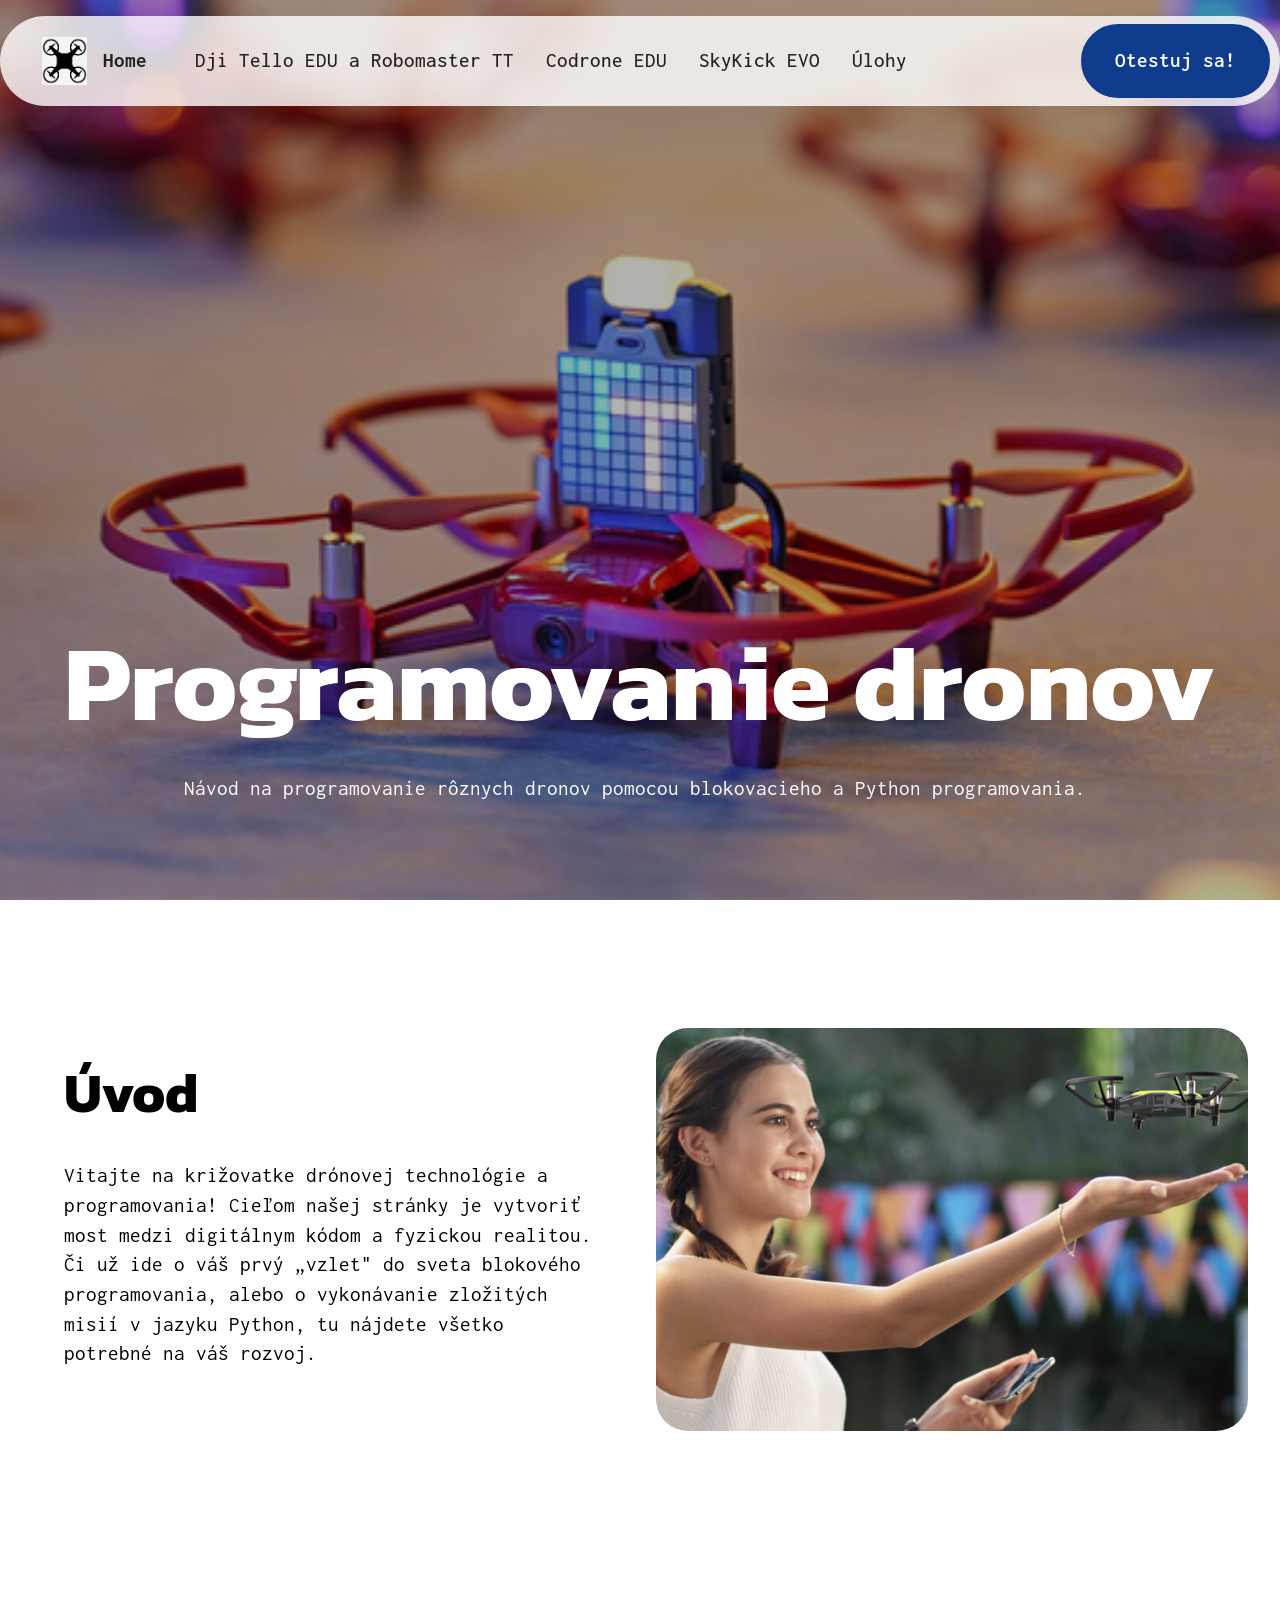
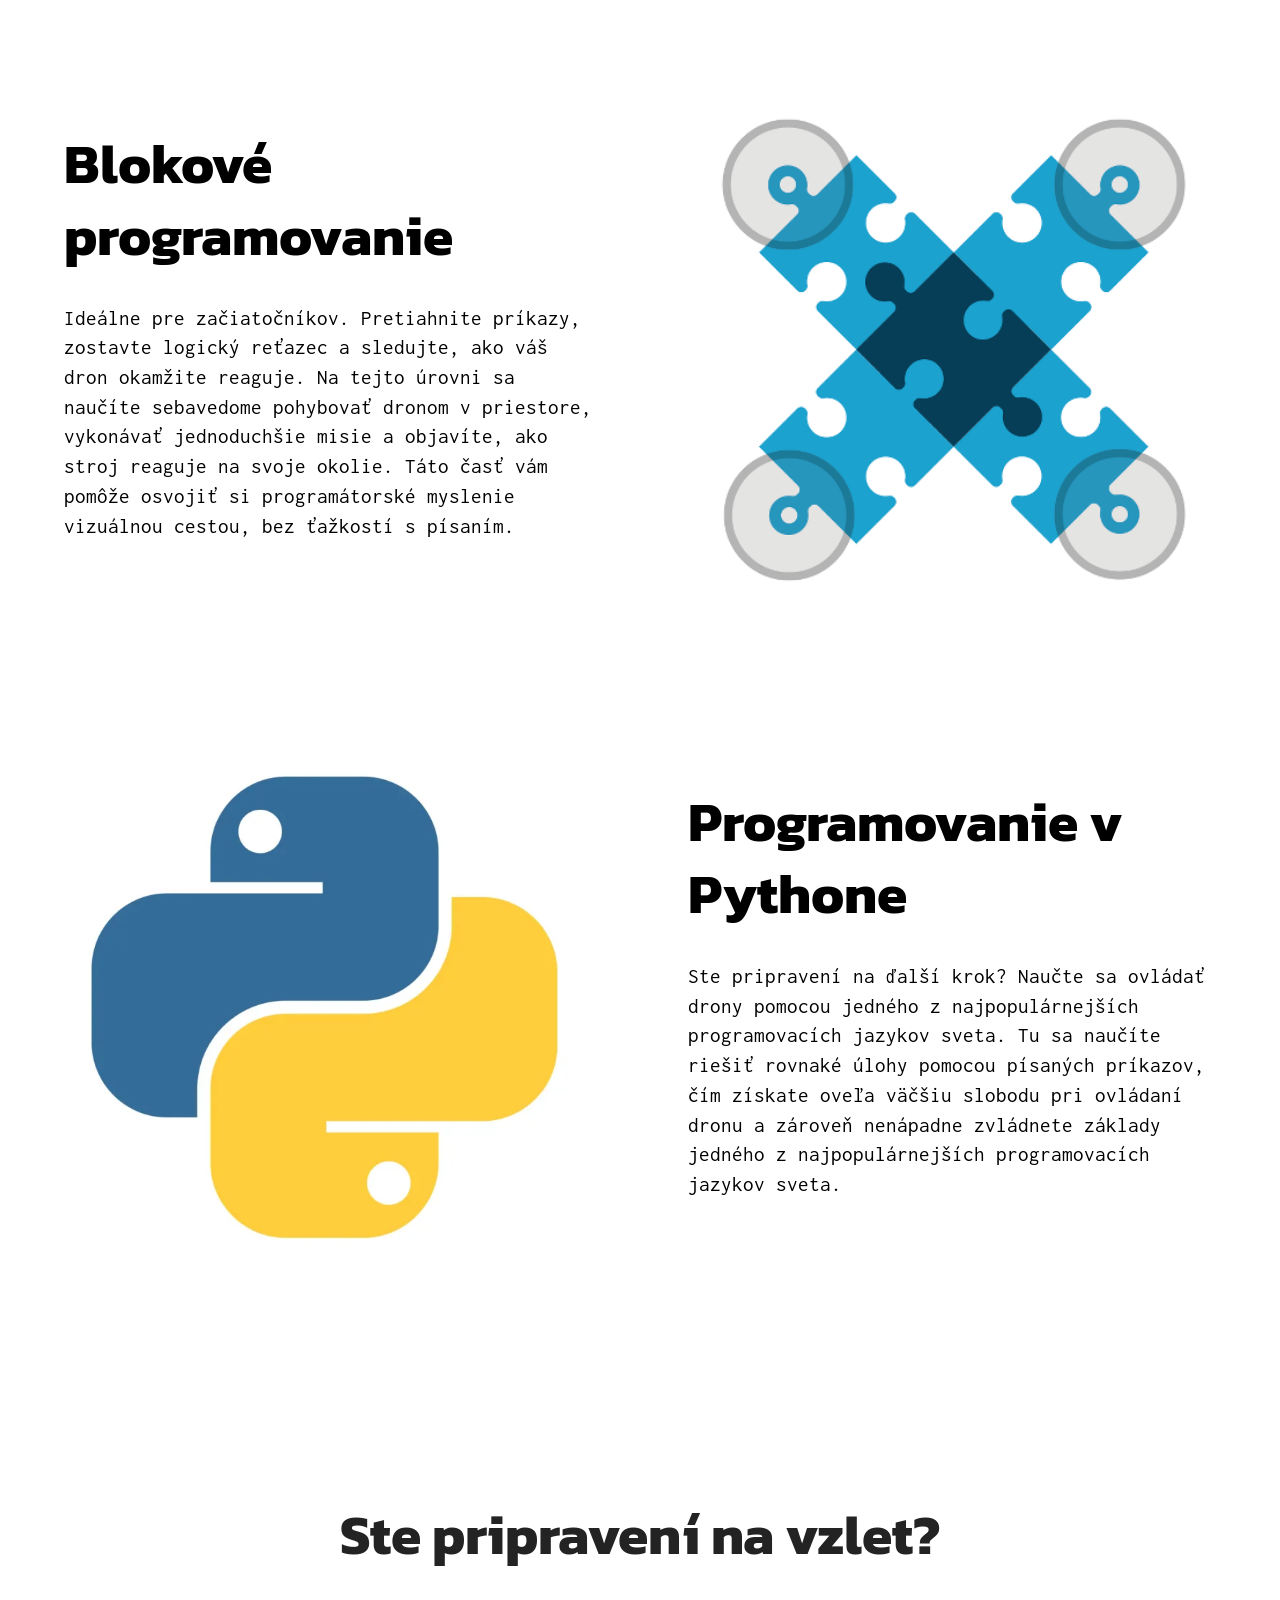
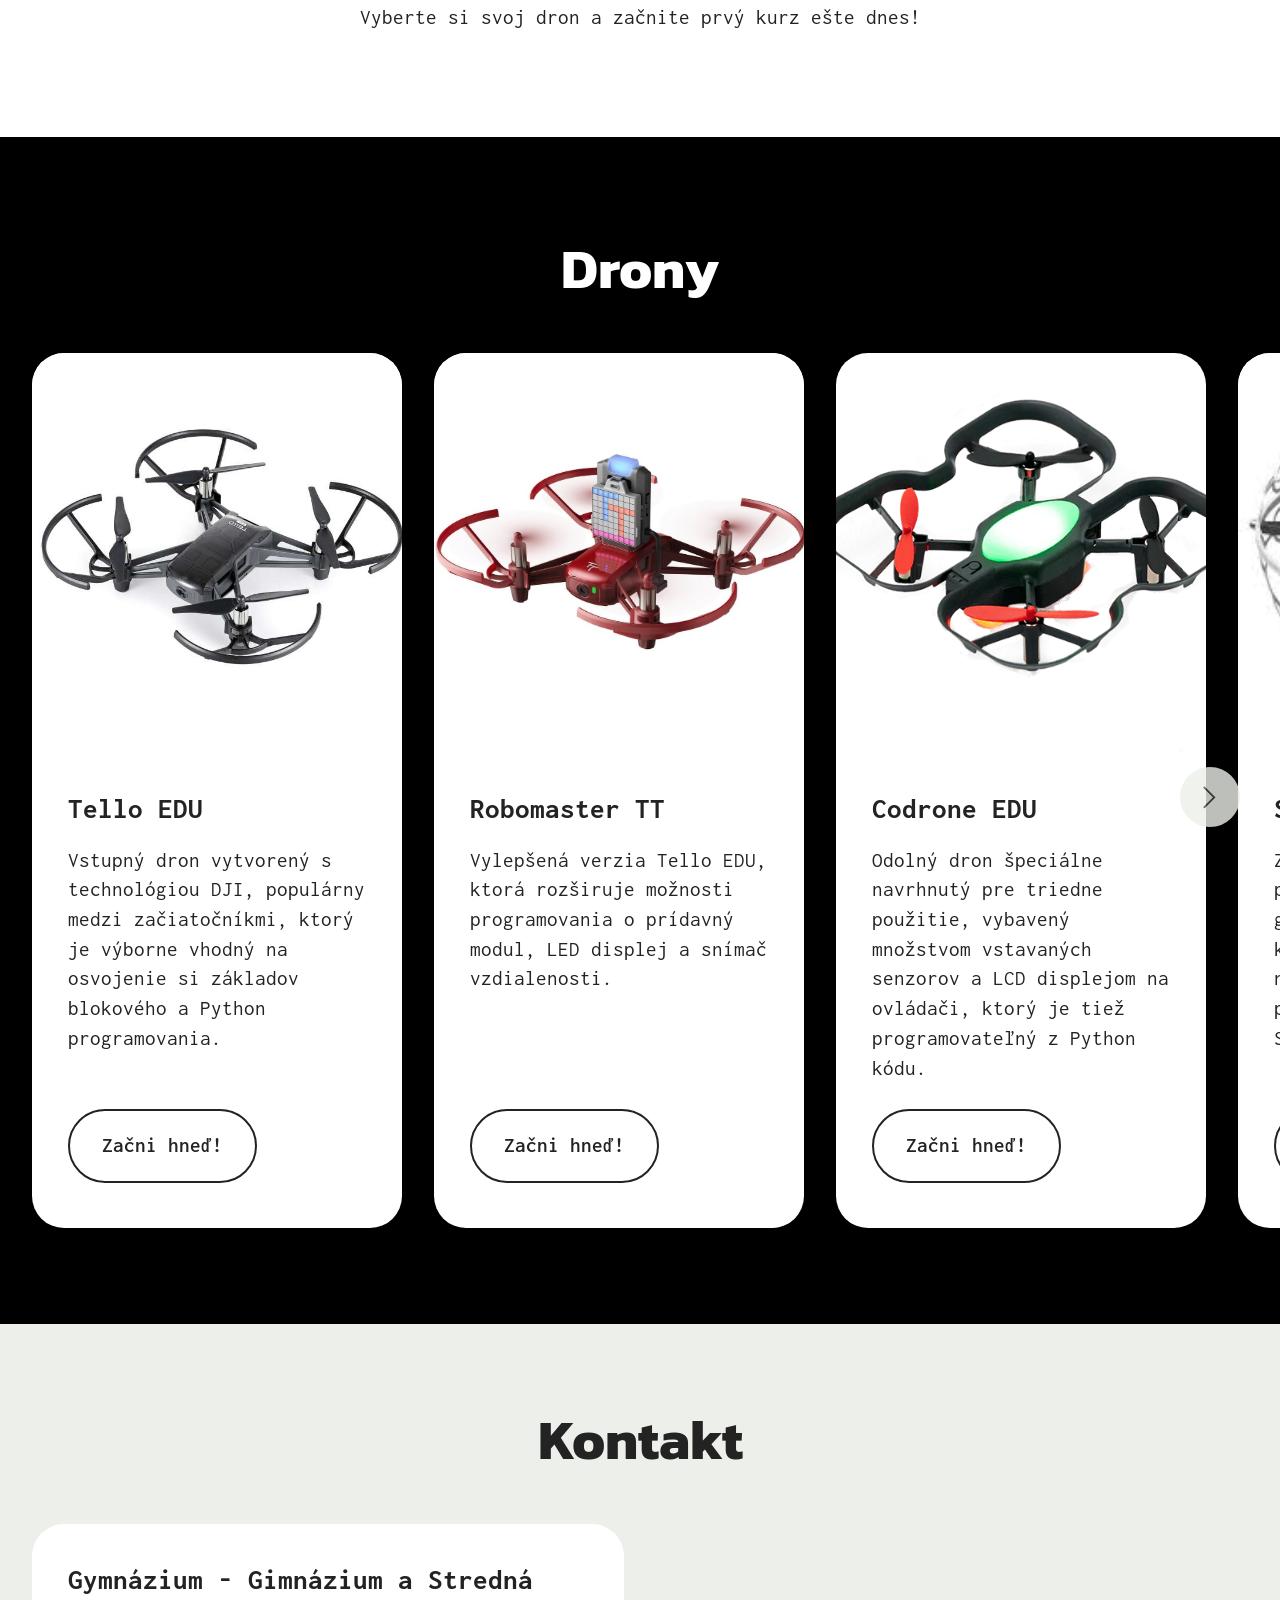
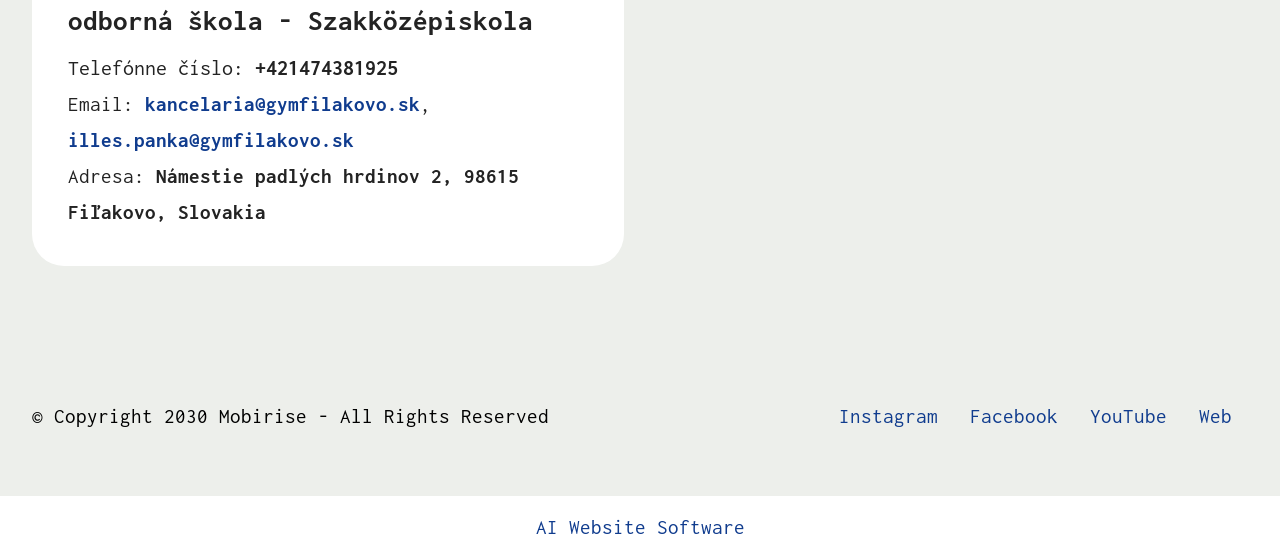
==== commit fb37fad2: "Update index.html" ====
--- a/index.html
+++ b/index.html
@@ -39,7 +39,7 @@
 						<img src="assets/images/dron.png" alt="Home" style="height: 3rem;">
 					
 				</span>
-				<span class="navbar-caption-wrap"><a class="navbar-caption text-black display-4" href="index.html">Hlavná stránka</a></span>
+				<span class="navbar-caption-wrap"><a class="navbar-caption text-black display-4" href="index.html">Home</a></span>
 			</div>
 			<button class="navbar-toggler" type="button" data-toggle="collapse" data-bs-toggle="collapse" data-target="#navbarSupportedContent" data-bs-target="#navbarSupportedContent" aria-controls="navbarNavAltMarkup" aria-expanded="false" aria-label="Toggle navigation">
 				<div class="hamburger">
@@ -51,7 +51,7 @@
 			</button>
 			<div class="collapse navbar-collapse" id="navbarSupportedContent">
 				<ul class="navbar-nav nav-dropdown" data-app-modern-menu="true"><li class="nav-item">
-						<a class="nav-link link text-black display-4" href="dji_sk.html">Tello EDU a Robomaster TT</a>
+						<a class="nav-link link text-black display-4" href="dji_sk.html">Dji Tello EDU a Robomaster TT</a>
 					</li>
 					<li class="nav-item">
 						<a class="nav-link link text-black display-4" href="codrone_sk.html" aria-expanded="false">Codrone EDU</a>
@@ -335,4 +335,4 @@
   
   
 </body>
-</html>+</html>
